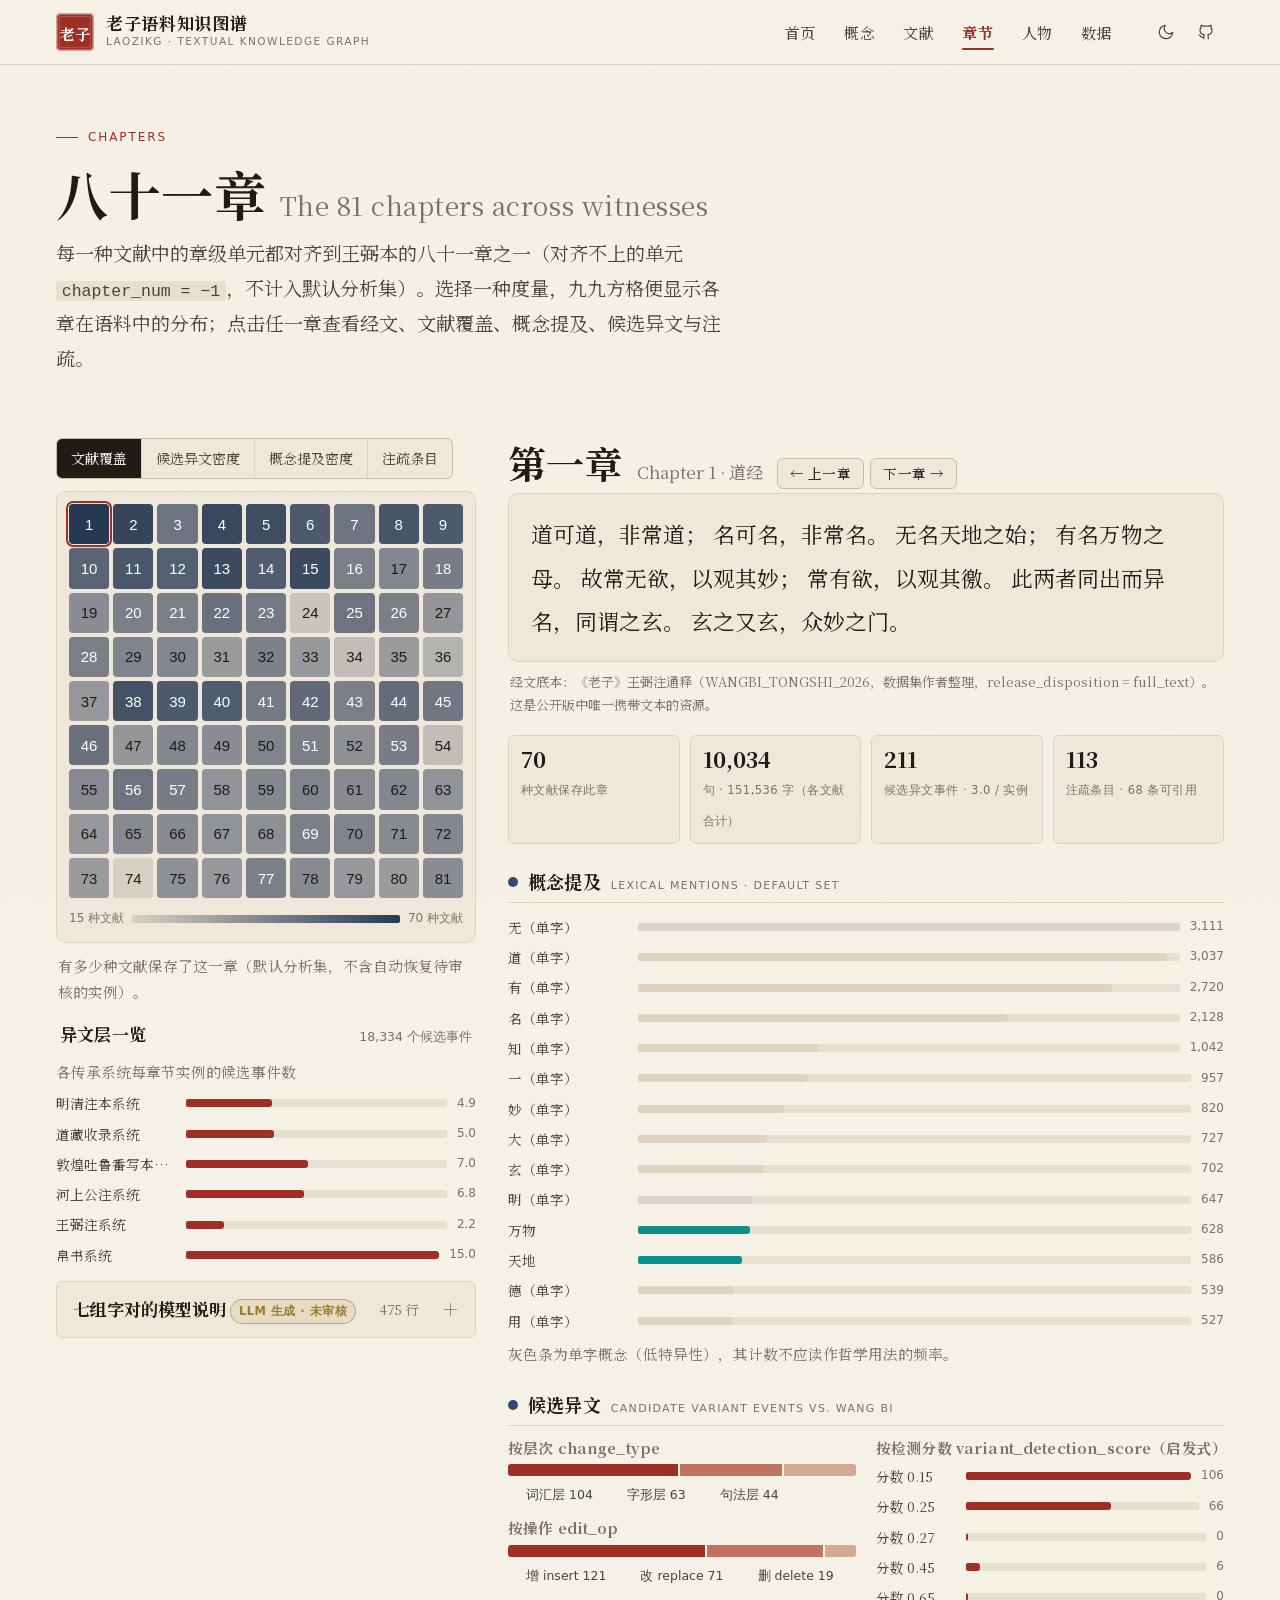
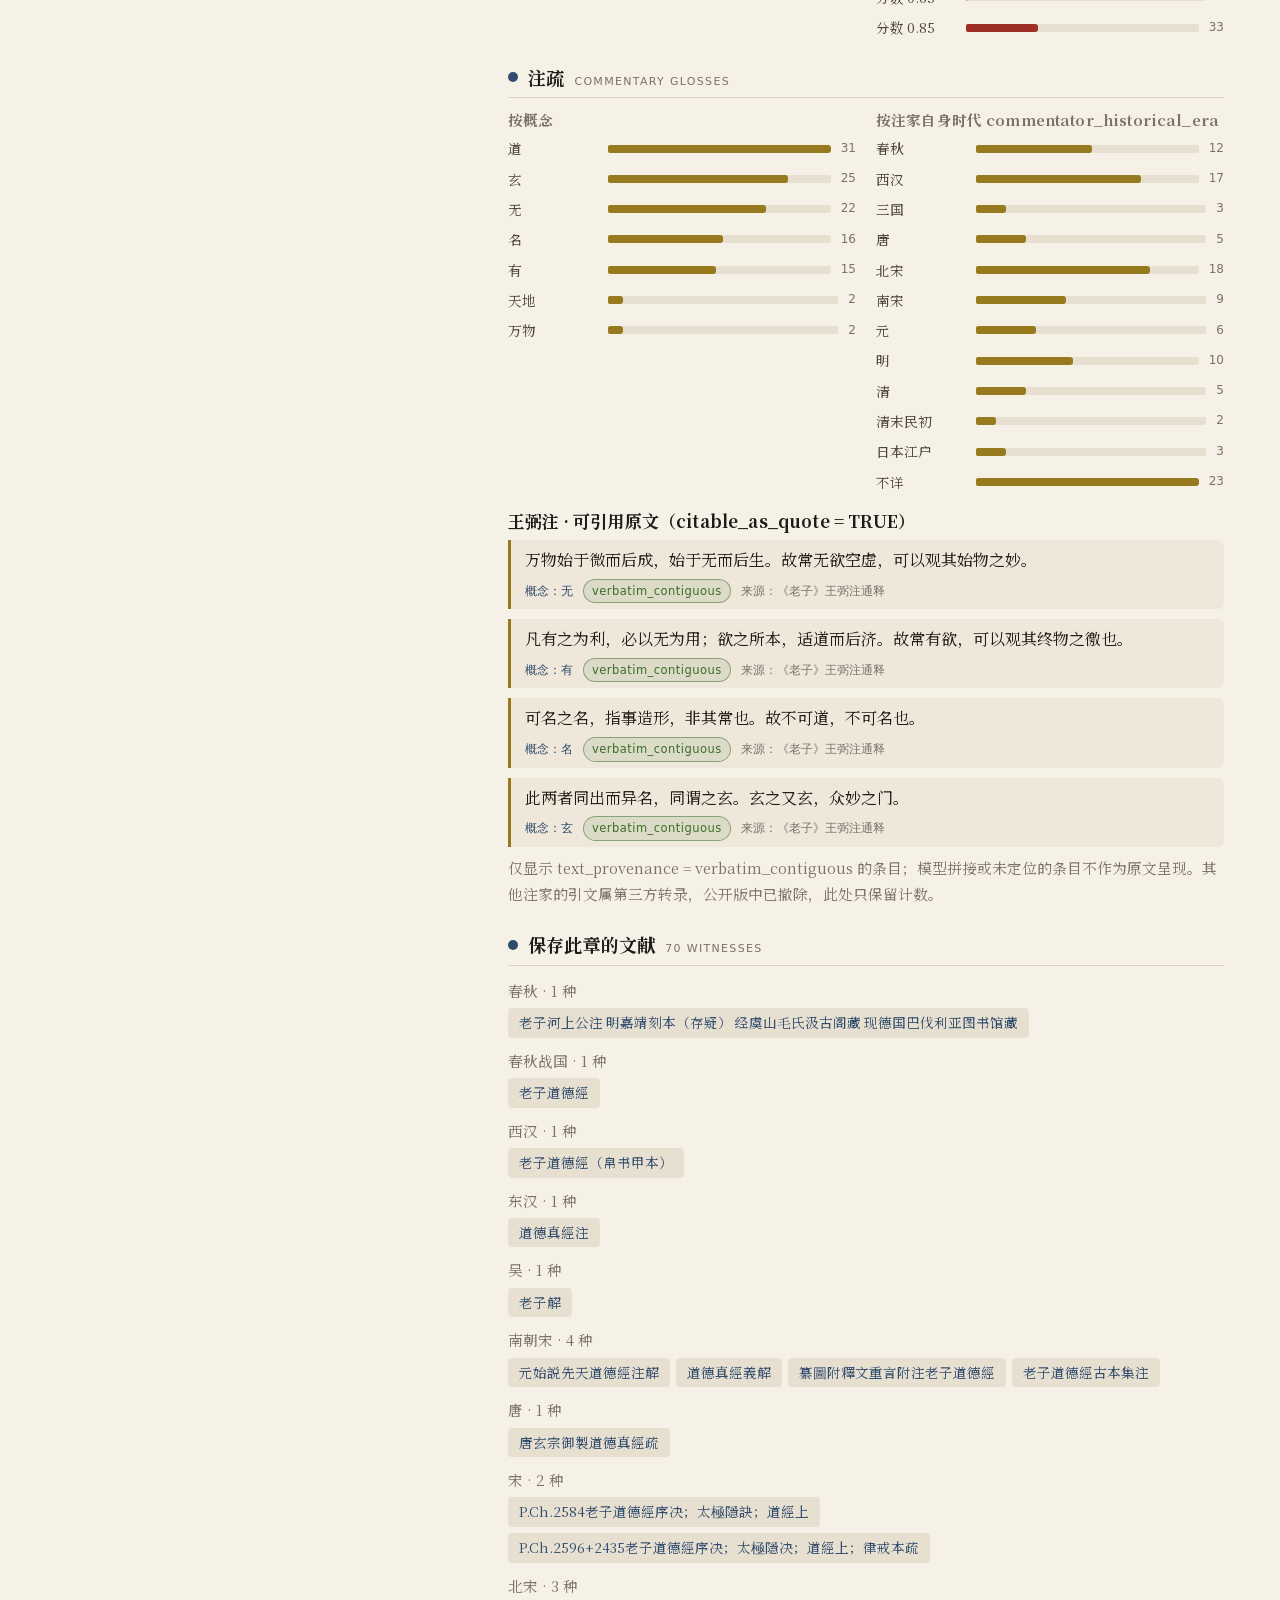
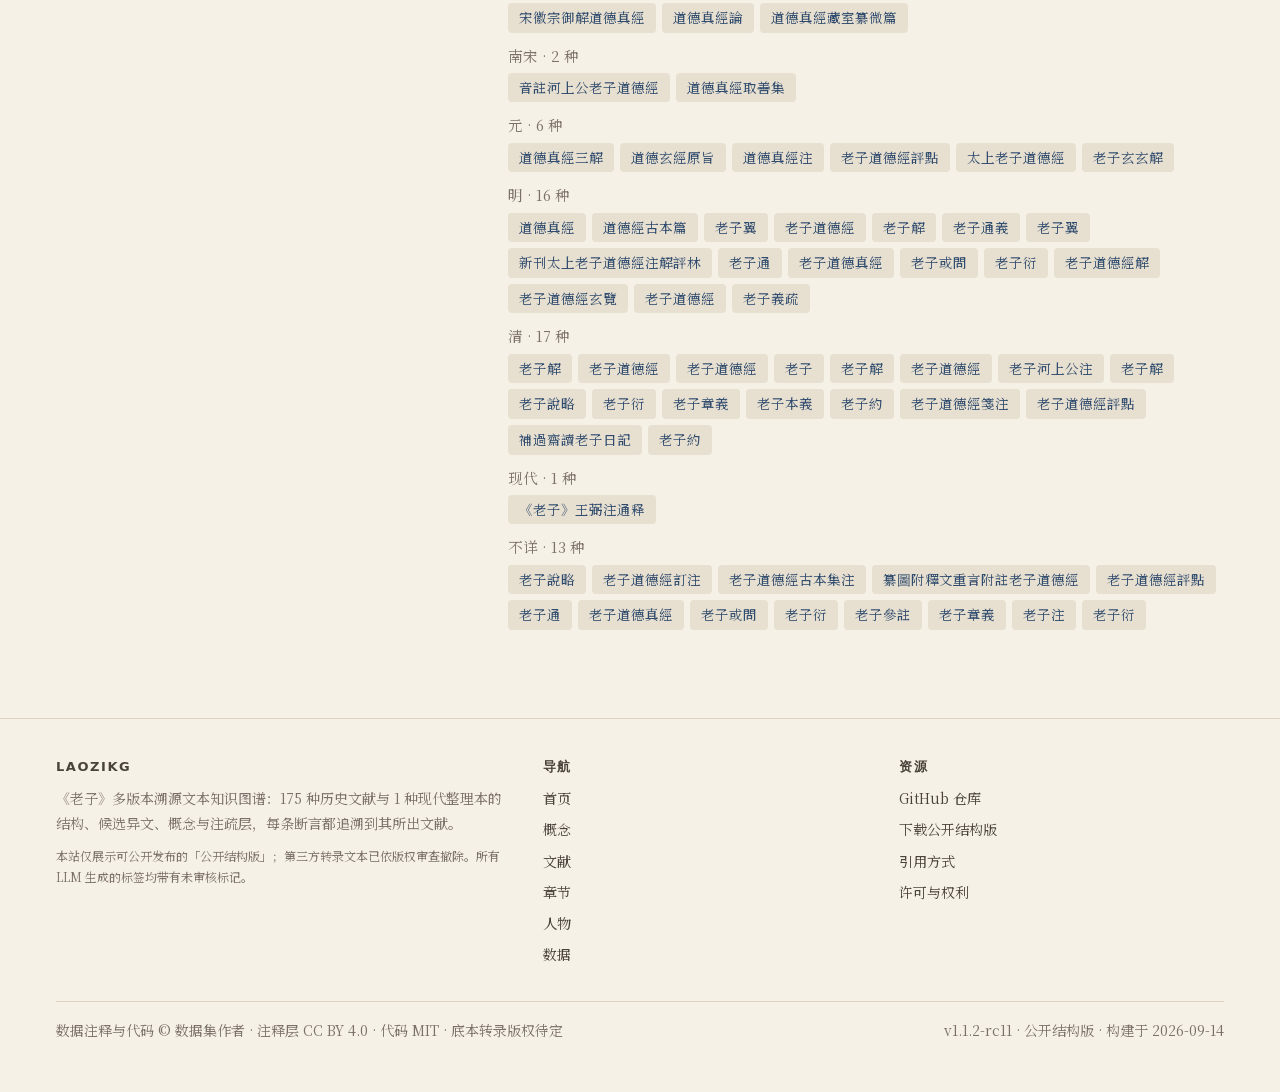
==== docs/chapters.html @ 109d07fc "Add the LaoziKG GitHub Pages website (docs/) built from the public structural release Static site (H" ====
<!DOCTYPE html>
<html lang="zh-Hans">
<head>
<meta charset="utf-8">
<meta name="viewport" content="width=device-width, initial-scale=1">
<title>八十一章 · 老子语料知识图谱</title>
<meta name="description" content="《老子》八十一章在 LaoziKG 中的文献覆盖、候选异文密度、概念提及与注疏条目；附王弼本经文与可引用的王弼注。">
<meta name="color-scheme" content="light dark">
<script>try{var t=localStorage.getItem('lz-theme');if(t)document.documentElement.setAttribute('data-theme',t)}catch(e){}</script>
<link rel="icon" href="assets/img/favicon.svg" type="image/svg+xml">
<link rel="stylesheet" href="assets/fonts/fonts.css">
<link rel="stylesheet" href="assets/css/site.css">
<style>
  .chap-layout { display: grid; grid-template-columns: minmax(280px, 420px) minmax(0, 1fr); gap: 32px; align-items: start; }
  .chap-layout > * { min-width: 0; }
  @media (max-width: 900px) { .chap-layout { grid-template-columns: 1fr; } }
  .gridbox { position: sticky; top: calc(var(--topbar-h) + 16px); }
  @media (max-width: 900px) { .gridbox { position: static; } }
  .ramp-legend { display: flex; align-items: center; gap: 8px; font-family: var(--sans); font-size: 12px; color: var(--ink-3); margin-top: 10px; }
  .ramp-legend i { flex: 1; height: 8px; border-radius: 2px; display: block; }
  .chap-title { display: flex; align-items: baseline; gap: 14px; flex-wrap: wrap; margin-bottom: 4px; }
  .chap-title h2 { margin: 0; font-size: clamp(28px, 3vw, 38px); }
  .chap-nav { display: flex; gap: 6px; }
  .base-text { font-size: clamp(19px, 1.7vw, 22px); line-height: 2; color: var(--ink); margin: 0; padding: 18px 22px; border: 1px solid var(--line); border-radius: var(--radius-lg); background: var(--paper-2); }
  .base-text span { display: inline; }
  .base-text span::after { content: " "; }
  .base-src { font-size: 13px; color: var(--ink-3); margin: 8px 2px 0; }
  .chap-stats { display: grid; grid-template-columns: repeat(4, 1fr); gap: 10px; margin: 18px 0; }
  .chap-stat { border: 1px solid var(--line); border-radius: var(--radius); padding: 10px 12px; background: var(--paper-2); }
  .chap-stat b { display: block; font-size: 22px; line-height: 1.2; }
  .chap-stat span { font-family: var(--sans); font-size: 11.5px; color: var(--ink-3); letter-spacing: 0.04em; }
  @media (max-width: 640px) { .chap-stats { grid-template-columns: repeat(2, 1fr); } }
  .block { margin-top: 26px; }
  .block > h3 { display: flex; align-items: baseline; gap: 10px; font-size: 18px; border-bottom: 1px solid var(--line); padding-bottom: 8px; margin-bottom: 12px; }
  .block > h3::before { content: ""; width: 10px; height: 10px; border-radius: 50%; background: var(--bc, var(--c-structure)); align-self: center; }
  .block > h3 .en { font-family: var(--sans); font-size: 11px; letter-spacing: 0.12em; text-transform: uppercase; color: var(--ink-3); font-weight: 400; }
  .quote-list { display: grid; gap: 10px; }
  .quote { border-left: 3px solid var(--c-commentary); padding: 6px 14px; background: var(--paper-2); border-radius: 0 6px 6px 0; }
  .quote .q { font-size: 16px; line-height: 1.8; margin: 0; }
  .quote .m { font-family: var(--sans); font-size: 11.5px; color: var(--ink-3); margin-top: 4px; display: flex; gap: 10px; flex-wrap: wrap; align-items: center; }
  .stack { display: flex; height: 12px; border-radius: 3px; overflow: hidden; gap: 2px; margin: 6px 0 8px; }
  .stack i { display: block; height: 100%; }
  .two { display: grid; grid-template-columns: 1fr 1fr; gap: 20px; }
  @media (max-width: 720px) { .two { grid-template-columns: 1fr; } }
</style>
</head>
<body data-page="chapters">
<header id="site-header"></header>
<main>
  <section class="page-head">
    <div class="wrap">
      <div class="eyebrow">Chapters</div>
      <h1>八十一章 <span class="muted" style="font-weight:400;font-size:0.5em">The 81 chapters across witnesses</span></h1>
      <p class="lede">每一种文献中的章级单元都对齐到王弼本的八十一章之一（对齐不上的单元 <code>chapter_num = −1</code>，不计入默认分析集）。选择一种度量，九九方格便显示各章在语料中的分布；点击任一章查看经文、文献覆盖、概念提及、候选异文与注疏。</p>
    </div>
  </section>

  <section class="section section--tight">
    <div class="wrap wrap--wide">
      <div class="chap-layout">
        <div class="gridbox">
          <div class="toolbar" style="margin-bottom:12px"><div id="metric-seg"></div></div>
          <div class="vizbox">
            <div class="chgrid" id="chgrid" role="grid" aria-label="八十一章方格"></div>
            <div class="ramp-legend" id="ramp-legend"></div>
          </div>
          <p class="small muted" id="metric-note" style="margin:10px 2px 0"></p>
          <div id="variant-overview" style="margin-top:18px"></div>
        </div>
        <div id="detail"><div class="loading">正在载入</div></div>
      </div>
    </div>
  </section>
</main>
<footer id="site-footer"></footer>
<script src="assets/vendor/d3.v7.min.js"></script>
<script src="assets/js/site.js"></script>
<script src="assets/js/chapters.js"></script>
</body>
</html>
---- docs/assets/fonts/fonts.css ----
/* LZ Serif SC: subset of Noto Serif SC (SIL OFL 1.1, see OFL.txt) generated by scripts/build_fonts.py */
@font-face{font-family:'LZ Serif SC';font-style:normal;font-weight:400;font-display:swap;src:url(lz-serif-sc-core-400.woff2) format('woff2');unicode-range:U+0020-007E,U+00A9,U+00B7,U+00D7,U+00E8,U+2013-2014,U+2026-2027,U+2190-2194,U+2212,U+221E,U+2248,U+2260,U+2264-2265,U+25A1,U+25B2-25B3,U+25C6-25C7,U+25CB,U+25CF-25D0,U+2713,U+3000-3002,U+3008-3011,U+4E00-4E01,U+4E03,U+4E07,U+4E09-4E0B,U+4E0D-4E0E,U+4E13-4E14,U+4E16,U+4E1A,U+4E1C,U+4E24,U+4E26,U+4E2A,U+4E2D,U+4E32,U+4E3A-4E3B,U+4E43,U+4E45,U+4E48-4E49,U+4E4B,U+4E50,U+4E58,U+4E5D,U+4E5F,U+4E66,U+4E7E,U+4E86,U+4E89,U+4E8B-4E8C,U+4E8E,U+4E92,U+4E94,U+4E9A-4E9B,U+4EA4,U+4EA7,U+4EBA,U+4EC1,U+4EC5,U+4ECD-4ECE,U+4ED3,U+4ED6,U+4EE3,U+4EE5,U+4EEA,U+4EEC,U+4EF6,U+4EFB,U+4EFD,U+4F10,U+4F17,U+4F1A,U+4F20,U+4F26,U+4F2A,U+4F2F,U+4F3C,U+4F46,U+4F4D-4F4F,U+4F53,U+4F55,U+4F59-4F5C,U+4F60,U+4F7F,U+4F8B,U+4F9B,U+4F9D,U+4FAF,U+4FBF,U+4FD7,U+4FDD,U+4FE1,U+4FED-4FEE,U+5019-501A,U+5021,U+503C,U+503E,U+5047,U+504F,U+505C,U+5085,U+5099,U+50CF,U+5100,U+513F,U+5143,U+5148-5149,U+5165,U+5168,U+516B-516D,U+5171,U+5173,U+5175-5178,U+517B,U+5185,U+518D,U+5199,U+51A2,U+51B2-51B3,U+51C0,U+51CF,U+51FA-51FB,U+5206-5207,U+520A,U+5217,U+5219-521B,U+521D,U+5220,U+5224,U+5229,U+522B,U+5230,U+5236,U+523B,U+524A,U+524D,U+525B,U+526F,U+5272,U+5289,U+529B,U+529F-52A0,U+52A8,U+52B3,U+52D8,U+52DD,U+5305,U+5316-5317,U+5339-533A,U+5341,U+534E,U+5355,U+5357,U+535A,U+5360,U+5377,U+5386,U+538B,U+539A,U+539F,U+53A8,U+53BB,U+53C2-53C3,U+53C8-53CA,U+53CC-53CD,U+53D1,U+53D6-53D8,U+53E2-53E6,U+53EA,U+53EF-53F0,U+53F2,U+53F7-53F8,U+5404,U+5408-5409,U+540C-540E,U+5410-5411,U+541B,U+5426,U+542B,U+542F,U+5433-5434,U+5448,U+544A,U+547D,U+548C,U+54C1,U+54EA,U+54F2,U+5510,U+552F,U+554F,U+556C,U+5584,U+55BB,U+5609,U+5668,U+56B4,U+56DB,U+56DE,U+56E0,U+56FD-56FE,U+5706,U+5723,U+5728,U+5730,U+5747,U+575A,U+578B,U+57DF,U+57F9-57FA,U+5805,U+5831,U+586B,U+5883,U+589E,U+58A8,U+58EB,U+58F0,U+5904,U+590D,U+5916,U+591A,U+591F,U+5922,U+5927,U+5929-592B,U+5931,U+5934,U+5937,U+593A,U+5947,U+5955,U+5957-5958,U+5965,U+597D,U+5982,U+5984,U+5999,U+59CB,U+59D3-59D4,U+59DA,U+59FF,U+5A01,U+5A46,U+5A74,U+5B50,U+5B54,U+5B57-5B58,U+5B5D,U+5B66,U+5B6B,U+5B78,U+5B81,U+5B83,U+5B87-5B89,U+5B8B-5B8C,U+5B97-5B9A,U+5B9D-5B9E,U+5BA1,U+5BA4,U+5BAB,U+5BB6,U+5BB9,U+5BBD,U+5BC2,U+5BC4,U+5BC6,U+5BDF,U+5BE1,U+5BEB,U+5BF6,U+5BF9,U+5BFC,U+5C06,U+5C08,U+5C0F,U+5C11,U+5C18,U+5C1A,U+5C31,U+5C39-5C3A,U+5C3C,U+5C40,U+5C42,U+5C45,U+5C48,U+5C55,U+5C5E,U+5C71,U+5C90,U+5D02,U+5D07,U+5DE5,U+5DE7,U+5DF1-5DF2,U+5DF4,U+5E03,U+5E0C,U+5E1B,U+5E26,U+5E2B,U+5E38,U+5E45,U+5E73-5E74,U+5E76,U+5E7D,U+5E7F,U+5E84,U+5E8F,U+5E93-5E95,U+5E97,U+5E9F,U+5EA6,U+5EAB,U+5EDA,U+5EE3,U+5EFA,U+5F00,U+5F02-5F03,U+5F0F,U+5F15,U+5F20,U+5F31,U+5F35,U+5F3A,U+5F3C,U+5F52-5F53,U+5F55,U+5F62,U+5F71,U+5F7B,U+5F80-5F81,U+5F84-5F85,U+5F8B,U+5F90,U+5F97,U+5FA1,U+5FA9-5FAA,U+5FAE,U+5FB3,U+5FB7,U+5FBD,U+5FC3,U+5FC5,U+5FD7,U+5FE0,U+5FE7,U+5FEB,U+5FF5,U+6000-6001,U+600E,U+601D,U+6027,U+603B,U+6052,U+6062,U+606F,U+609F,U+60AC,U+60B2,U+60C5,U+60D1,U+60DA,U+60DF,U+60F3,U+610F,U+6114,U+611A,U+6148,U+6167,U+61C9,U+6210-6212,U+6216,U+6218,U+6237,U+6240,U+624B,U+624D,U+6258,U+6267,U+6269,U+627E-6280,U+6284,U+628A,U+6295,U+62A4-62A5,U+62B1,U+62BD,U+62D6,U+62DF,U+62E9,U+62FC,U+6301-6302,U+6307,U+6309,U+635F,U+6362,U+636E,U+6392,U+63A2,U+63A5,U+63A7-63A8,U+63D0,U+641C,U+643A,U+6448,U+6458,U+6469,U+64A4,U+64B0,U+64CD,U+6536,U+6539,U+653B,U+653E-653F,U+6545,U+6548,U+654C,U+6559,U+6562-6563,U+6566,U+6570,U+6574,U+6587,U+6599,U+65AD,U+65AF-65B0,U+65B9,U+65C5,U+65E0,U+65E5,U+65E8-65E9,U+65F6,U+660E,U+6613,U+661F,U+6625,U+6627,U+662F,U+663E,U+664B,U+6653,U+666E-666F,U+667A,U+6682,U+66C6,U+66F2,U+66FE-6700,U+6703,U+6708-6709,U+671B,U+671D,U+671F,U+6728,U+672A-672C,U+672F,U+6731,U+6734,U+673A,U+6742-6743,U+674E,U+6751,U+675C,U+6761,U+6765,U+6771,U+677F,U+6781,U+6784,U+6790,U+6797,U+679C,U+67B6,U+67D3-67D4,U+67E5,U+67F1,U+6807,U+6821,U+6837-6839,U+683C,U+6846,U+6863,U+68C0,U+694A,U+695A,U+6982,U+69AE,U+6A13,U+6A21,U+6A2A,U+6B21,U+6B32,U+6B4C,U+6B62-6B64,U+6B78,U+6B7B,U+6B86,U+6B8B,U+6BB5,U+6BCD,U+6BCF,U+6BD4,U+6BD7,U+6BDB,U+6C0F,U+6C11,U+6C14,U+6C23,U+6C34,U+6C38,U+6C42,U+6C47,U+6C49,U+6C5F,U+6C72,U+6C85,U+6C88,U+6C8C,U+6C99,U+6CA1,U+6CB3,U+6CBB,U+6CD5,U+6CD7,U+6CDB,U+6CE8,U+6D1E,U+6D3B,U+6D3E,U+6D41,U+6D45,U+6D4B,U+6D4F,U+6D6E,U+6D77,U+6D88-6D89,U+6DA4,U+6DB5,U+6DF1,U+6DF3,U+6DF5,U+6DF7,U+6E05,U+6E32,U+6E90,U+6EA2,U+6EAF,U+6EDA,U+6EE1,U+6EE4,U+6F14,U+6F84,U+6FA7,U+705D,U+7070,U+70AB,U+70B9-70BA,U+7126,U+7136,U+714C,U+7167,U+7231,U+723E,U+7247-7248,U+725D,U+7269,U+7279,U+72B6,U+72EC,U+72FC,U+732E,U+7384,U+7387,U+738B,U+73AF-73B0,U+7406,U+7422,U+74B0,U+7518,U+751F,U+7528,U+7530-7532,U+754C,U+7559,U+7562,U+7565,U+7567,U+756A,U+7570,U+7574,U+758F,U+7591,U+767B-767E,U+7684,U+7686,U+76C8,U+76CA,U+76D6,U+76EE,U+76F8,U+770B,U+771F,U+773C,U+7740,U+77E5,U+77E9,U+7801,U+7814,U+7834,U+786E,U+78E8,U+793A,U+793E,U+795E,U+7965,U+7978,U+7981,U+798F,U+79A6,U+79C1,U+79CB,U+79CD,U+79D1,U+79D8,U+79E9,U+79F0,U+79FB,U+7A00,U+7A0B,U+7A3B,U+7A3F,U+7A76,U+7A7A,U+7ACB,U+7AD1,U+7AD9,U+7AE0,U+7AE4,U+7B03,U+7B26,U+7B2C,U+7B49,U+7B7E,U+7B80,U+7B8B,U+7B97,U+7BAD,U+7BC7,U+7C21,U+7C4D,U+7C7B,U+7C97,U+7CBE,U+7CFB,U+7D00,U+7D04,U+7D14,U+7D20,U+7D22,U+7D71,U+7D93,U+7DAD,U+7DB8,U+7DE3,U+7DE8,U+7E82,U+7E8C,U+7EA6-7EA7,U+7EAA,U+7EAF,U+7EB3,U+7EB8,U+7EC4,U+7EC7-7EC8,U+7ECF,U+7ED3,U+7ED8,U+7EDC-7EDD,U+7EDF,U+7EEA,U+7EED,U+7F16,U+7F29,U+7F34,U+7F3A,U+7F51,U+7F6A,U+7F6E,U+7F72,U+7F85,U+7F8E,U+7FA9,U+7FC1,U+7FD2,U+7FFC,U+8001,U+8003,U+8005,U+800C,U+8033,U+8043,U+8054,U+805A,U+807D,U+809A,U+80DC,U+80E1,U+80FD,U+8179,U+81EA,U+81F3-81F4,U+820D,U+822A,U+822C,U+8272,U+8282,U+828A,U+8292,U+82AC,U+82E5,U+82F1,U+8303,U+838A,U+83AB,U+83B7,U+83E9,U+83EF,U+8449,U+8457,U+845B,U+84C4,U+8559,U+859B,U+85CF,U+8607,U+860A,U+864E,U+8651,U+865A,U+865E,U+884C-884D,U+885D,U+8868,U+88AB,U+88AD,U+88C1,U+88DC,U+88FD,U+8907,U+897F,U+8981,U+8986,U+898B,U+89BD,U+89C1-89C2,U+89C4,U+89C8-89C9,U+89E3,U+8A00,U+8A02,U+8A18,U+8A23,U+8A3B,U+8A55,U+8A69,U+8A9E,U+8AA0-8AA1,U+8AAA,U+8AAC,U+8AD6,U+8AF8,U+8B00,U+8B1D,U+8B28,U+8B58,U+8B6C,U+8B6F,U+8B80,U+8B8A,U+8BA1-8BA2,U+8BA4,U+8BA9,U+8BAD-8BAE,U+8BB0,U+8BB8,U+8BBA,U+8BBE-8BBF,U+8BC1,U+8BC4,U+8BC6,U+8BCD,U+8BDD,U+8BE2,U+8BE5-8BE6,U+8BED,U+8BF4,U+8BF7,U+8BFB,U+8C03,U+8C08,U+8C13,U+8C22,U+8C31,U+8C37,U+8C61,U+8C6B,U+8C79,U+8C9E,U+8CAB,U+8D04,U+8D21,U+8D24-8D25,U+8D28,U+8D2A,U+8D44,U+8D56,U+8D64,U+8D77,U+8DB3,U+8DE8,U+8DEF,U+8EAB,U+8ECD,U+8F2F,U+8F4D,U+8F6C,U+8F6E,U+8F7B,U+8F7D,U+8F93,U+8FA8-8FA9,U+8FAF-8FB0,U+8FB9,U+8FBE,U+8FC7,U+8FD0-8FD1,U+8FD4,U+8FD8-8FD9,U+8FDB-8FDC,U+8FDE,U+8FF0,U+8FF9,U+8FFD,U+9000,U+9002,U+9009,U+9010,U+901A,U+901F,U+904D-904E,U+9053-9054,U+9060,U+9075,U+9078,U+908A,U+90A6,U+90BB,U+90E8,U+90ED,U+90FD,U+9127,U+912D,U+914D,U+9192,U+91CA-91CD,U+91CF,U+929C,U+9321,U+93E1,U+949F,U+950B,U+9519,U+952E,U+955C,U+957F-9580,U+958B,U+95E8,U+95ED-95EE,U+95F4,U+9601,U+9608,U+9635,U+963F-9640,U+9644,U+9648,U+9650,U+9662,U+9664,U+9673,U+9678,U+9686,U+968B,U+968F,U+969C,U+96A8,U+96B1,U+96BE,U+96C0,U+96C6,U+96CC,U+96D5,U+96DC,U+96F2,U+96F6,U+9700,U+9716,U+9748,U+9752,U+9756,U+9759,U+975C,U+975E,U+9760,U+9762,U+97F3,U+9806,U+984C,U+9854,U+9867,U+9875,U+9879-987B,U+9884,U+9886,U+9891,U+9898,U+98DF,U+9928,U+9970-9971,U+9986,U+9996,U+9A8C,U+9AD8,U+9B4F,U+9C81,U+9D3B,U+9EC3,U+9ED8,U+9EDE,U+9F10,U+9F4B,U+9F50,U+9F94,U+FF01,U+FF08-FF09,U+FF0B-FF0D,U+FF1A-FF1B,U+FF1F}
@font-face{font-family:'LZ Serif SC';font-style:normal;font-weight:400;font-display:swap;src:url(lz-serif-sc-rest-400.woff2) format('woff2');unicode-range:U+00EC,U+014D,U+2208,U+2460-2462,U+4E08,U+4E19,U+4E1B,U+4E27,U+4E30,U+4E3E,U+4E4E,U+4E59,U+4E60-4E61,U+4E71,U+4E91,U+4EA1,U+4EA6,U+4EAB,U+4EAD,U+4EB2,U+4EBF-4EC0,U+4ECA-4ECB,U+4EE4,U+4EF0,U+4F01,U+4F0E,U+4F18,U+4F24,U+4F50,U+4F73,U+4FA7,U+4FAE,U+4FE8,U+500D,U+501F,U+5076-5077,U+50B3,U+50FB,U+5141,U+5146,U+514B,U+514D,U+5151,U+5155,U+516E,U+5170,U+5174,U+517C-517D,U+519B,U+51A5,U+51AC,U+51AF-51B0,U+51B5,U+51E0-51E1,U+51F6,U+51FF,U+5203,U+520D,U+5218,U+523F,U+5251,U+528D,U+52A1,U+52A9,U+52BF,U+52C7,U+52E4,U+52FE-52FF,U+5320,U+532F,U+5343,U+5347,U+536B,U+5370-5371,U+5373-5374,U+538C,U+53CB,U+53D9,U+53EC,U+53F3,U+542C,U+5439,U+543E,U+5468,U+5473,U+548E,U+54C0,U+54C9,U+54CD,U+55C4,U+56E2,U+56F4,U+56FA,U+570B,U+571F,U+572D,U+574F-5750,U+57CE-57CF,U+57F4,U+5802,U+5806,U+585E,U+5893,U+58EE,U+58FA,U+5907,U+592E,U+5938,U+5948-5949,U+5951,U+5962,U+5996,U+59A8,U+5B59,U+5B64,U+5B69,U+5B70,U+5B7A,U+5B85,U+5B9C,U+5BA0,U+5BA2-5BA3,U+5BB0,U+5BB3,U+5BBE,U+5BCC,U+5BD2,U+5BE5,U+5BF8,U+5BFF,U+5C0A-5C0B,U+5C1D,U+5C24,U+5C82,U+5DDD,U+5DE6,U+5DEE,U+5DFE,U+5E02,U+5E08,U+5E1D,U+5EB6-5EB7,U+5EC9,U+5F0A,U+5F13,U+5F17-5F18,U+5F25,U+5F69,U+5F70,U+5F73,U+5F7C,U+5F92,U+5F99,U+5FBC,U+5FCC,U+5FD2,U+6012,U+6028,U+6043,U+6050,U+606C,U+6076,U+60A0,U+60A3,U+60CA,U+60EF,U+6108,U+614E,U+6176,U+620E,U+6254,U+6263,U+6270,U+6291,U+6297-6298,U+62D4,U+62D9,U+62F1,U+632B,U+63AA,U+63E1,U+63E3,U+640F,U+6444,U+6491,U+6518,U+652B,U+652F,U+6537,U+6551,U+655D,U+65B2,U+65BD,U+65C1,U+65CB,U+65E2,U+65F7,U+660C,U+660F,U+6614,U+6620,U+662D,U+665A,U+6666,U+6670,U+6697,U+66F0,U+66F4,U+670D,U+6740,U+675F,U+6768,U+67A2,U+67AF,U+67D0,U+67E2,U+6811,U+6850,U+6881,U+68C1,U+68D8,U+68DF,U+68FA,U+6957,U+696D,U+6977,U+697C,U+69C1,U+6A02,U+6A50,U+6B47,U+6B54,U+6B59,U+6B66-6B67,U+6B83,U+6B98,U+6BC2,U+6BD2,U+6BEB,U+6C5C,U+6C60,U+6C6A,U+6CC9-6CCA,U+6CE3,U+6CEE,U+6CF0,U+6D3C,U+6D4A,U+6D4E,U+6D51,U+6D69,U+6DA3,U+6DE1,U+6E0A,U+6E1D,U+6E56,U+6E5B,U+6EAA,U+6ECB,U+6EE5,U+6F38,U+706D,U+7075,U+70C8,U+70ED,U+70F9,U+7109,U+7199,U+719F,U+71D5,U+71FF,U+722A,U+722C,U+7236,U+723D,U+7256,U+7261-7262,U+7281,U+72AC,U+72B9,U+72C2,U+72CE,U+72D7,U+730E,U+731B,U+7389,U+73DE,U+742D,U+7434,U+7455,U+751A,U+752B,U+7533,U+754B,U+754F,U+755C,U+75B5,U+75C5,U+76A6,U+76D7,U+76F2,U+76F4,U+7701,U+77BF,U+77DC,U+77ED,U+77F3,U+793C,U+7940,U+7956,U+796D,U+79BB,U+79E6,U+79EF,U+7A0D-7A0E,U+7A2E,U+7A33,U+7A37,U+7A3D,U+7A77,U+7A88,U+7AED,U+7AF9,U+7B11,U+7B4B,U+7B56,U+7B79,U+7BB1,U+7BC0,U+7BC9,U+7CAA,U+7D2F,U+7DB4,U+7DD2,U+7EB7,U+7EBD,U+7EBF,U+7EC6,U+7ECD,U+7ED9,U+7EF3,U+7EF5,U+7EFC,U+7FB8,U+804B,U+8086,U+8096,U+80AF,U+80B2,U+80CC,U+8106,U+8131,U+81C2,U+81C6,U+81E3,U+8206-8207,U+821F,U+8239,U+829C,U+82B8,U+8346,U+8349,U+8352,U+8361,U+8363,U+8425,U+842C,U+8521,U+853D,U+8584,U+867A,U+867D,U+867F,U+86C7,U+8702,U+87AB,U+8863,U+8865,U+8881,U+88C2,U+88D5,U+88D8,U+8910,U+89C0,U+89C6,U+89D2,U+8A17,U+8A89,U+8BB7,U+8BC8,U+8BD5,U+8BD8,U+8BDA,U+8BE0,U+8BEF,U+8BFA,U+8C01,U+8C0B,U+8C26,U+8C2A,U+8C3F,U+8CB4,U+8D1E-8D1F,U+8D22-8D23,U+8D27,U+8D2B,U+8D2F,U+8D31,U+8D35,U+8D37,U+8D39,U+8D3C,U+8D50,U+8D70,U+8D85,U+8E76,U+8E81,U+8EAC,U+8F66,U+8F83,U+8F85,U+8F8D-8F8E,U+8F90-8F91,U+8F99,U+8F9E,U+8FB1,U+8FC1,U+8FCE,U+8FDD,U+8FF7,U+901D,U+9020,U+9038,U+9042,U+9047,U+9057,U+907A,U+907F,U+90AA,U+90CA,U+9119,U+91AB,U+91C7,U+91D1,U+9285,U+93DE,U+9435,U+9489,U+94E7,U+9510,U+9521,U+9524,U+953B,U+9547,U+9593,U+95F7,U+95FB,U+9605,U+9616,U+9633-9634,U+9646,U+964D,U+9675,U+9685,U+9690,U+96B3,U+96C4-96C5,U+96E8,U+9732,U+9808,U+987D-987E,U+9881,U+9889,U+98CE,U+98D8,U+9965,U+996E,U+9975,U+9980,U+9A6C,U+9A70,U+9A77,U+9A84,U+9AA4,U+9AA8,U+9B3C,U+9B44,U+9B6F,U+9C7C,U+9C9C,U+9E1F,U+9E21,U+9EBB,U+9ECE,U+9ED1,U+9F13,U+9FA0,U+FF0F}
@font-face{font-family:'LZ Serif SC';font-style:normal;font-weight:700;font-display:swap;src:url(lz-serif-sc-core-700.woff2) format('woff2');unicode-range:U+0020-007E,U+00A9,U+00B7,U+00D7,U+00E8,U+2013-2014,U+2026-2027,U+2190-2194,U+2212,U+221E,U+2248,U+2260,U+2264-2265,U+25A1,U+25B2-25B3,U+25C6-25C7,U+25CB,U+25CF-25D0,U+2713,U+3000-3002,U+3008-3011,U+4E00-4E01,U+4E03,U+4E07,U+4E09-4E0B,U+4E0D-4E0E,U+4E13-4E14,U+4E16,U+4E1A,U+4E1C,U+4E24,U+4E26,U+4E2A,U+4E2D,U+4E32,U+4E3A-4E3B,U+4E43,U+4E45,U+4E48-4E49,U+4E4B,U+4E50,U+4E58,U+4E5D,U+4E5F,U+4E66,U+4E7E,U+4E86,U+4E89,U+4E8B-4E8C,U+4E8E,U+4E92,U+4E94,U+4E9A-4E9B,U+4EA4,U+4EA7,U+4EBA,U+4EC1,U+4EC5,U+4ECD-4ECE,U+4ED3,U+4ED6,U+4EE3,U+4EE5,U+4EEA,U+4EEC,U+4EF6,U+4EFB,U+4EFD,U+4F10,U+4F17,U+4F1A,U+4F20,U+4F26,U+4F2A,U+4F2F,U+4F3C,U+4F46,U+4F4D-4F4F,U+4F53,U+4F55,U+4F59-4F5C,U+4F60,U+4F7F,U+4F8B,U+4F9B,U+4F9D,U+4FAF,U+4FBF,U+4FD7,U+4FDD,U+4FE1,U+4FED-4FEE,U+5019-501A,U+5021,U+503C,U+503E,U+5047,U+504F,U+505C,U+5085,U+5099,U+50CF,U+5100,U+513F,U+5143,U+5148-5149,U+5165,U+5168,U+516B-516D,U+5171,U+5173,U+5175-5178,U+517B,U+5185,U+518D,U+5199,U+51A2,U+51B2-51B3,U+51C0,U+51CF,U+51FA-51FB,U+5206-5207,U+520A,U+5217,U+5219-521B,U+521D,U+5220,U+5224,U+5229,U+522B,U+5230,U+5236,U+523B,U+524A,U+524D,U+525B,U+526F,U+5272,U+5289,U+529B,U+529F-52A0,U+52A8,U+52B3,U+52D8,U+52DD,U+5305,U+5316-5317,U+5339-533A,U+5341,U+534E,U+5355,U+5357,U+535A,U+5360,U+5377,U+5386,U+538B,U+539A,U+539F,U+53A8,U+53BB,U+53C2-53C3,U+53C8-53CA,U+53CC-53CD,U+53D1,U+53D6-53D8,U+53E2-53E6,U+53EA,U+53EF-53F0,U+53F2,U+53F7-53F8,U+5404,U+5408-5409,U+540C-540E,U+5410-5411,U+541B,U+5426,U+542B,U+542F,U+5433-5434,U+5448,U+544A,U+547D,U+548C,U+54C1,U+54EA,U+54F2,U+5510,U+552F,U+554F,U+556C,U+5584,U+55BB,U+5609,U+5668,U+56B4,U+56DB,U+56DE,U+56E0,U+56FD-56FE,U+5706,U+5723,U+5728,U+5730,U+5747,U+575A,U+578B,U+57DF,U+57F9-57FA,U+5805,U+5831,U+586B,U+5883,U+589E,U+58A8,U+58EB,U+58F0,U+5904,U+590D,U+5916,U+591A,U+591F,U+5922,U+5927,U+5929-592B,U+5931,U+5934,U+5937,U+593A,U+5947,U+5955,U+5957-5958,U+5965,U+597D,U+5982,U+5984,U+5999,U+59CB,U+59D3-59D4,U+59DA,U+59FF,U+5A01,U+5A46,U+5A74,U+5B50,U+5B54,U+5B57-5B58,U+5B5D,U+5B66,U+5B6B,U+5B78,U+5B81,U+5B83,U+5B87-5B89,U+5B8B-5B8C,U+5B97-5B9A,U+5B9D-5B9E,U+5BA1,U+5BA4,U+5BAB,U+5BB6,U+5BB9,U+5BBD,U+5BC2,U+5BC4,U+5BC6,U+5BDF,U+5BE1,U+5BEB,U+5BF6,U+5BF9,U+5BFC,U+5C06,U+5C08,U+5C0F,U+5C11,U+5C18,U+5C1A,U+5C31,U+5C39-5C3A,U+5C3C,U+5C40,U+5C42,U+5C45,U+5C48,U+5C55,U+5C5E,U+5C71,U+5C90,U+5D02,U+5D07,U+5DE5,U+5DE7,U+5DF1-5DF2,U+5DF4,U+5E03,U+5E0C,U+5E1B,U+5E26,U+5E2B,U+5E38,U+5E45,U+5E73-5E74,U+5E76,U+5E7D,U+5E7F,U+5E84,U+5E8F,U+5E93-5E95,U+5E97,U+5E9F,U+5EA6,U+5EAB,U+5EDA,U+5EE3,U+5EFA,U+5F00,U+5F02-5F03,U+5F0F,U+5F15,U+5F20,U+5F31,U+5F35,U+5F3A,U+5F3C,U+5F52-5F53,U+5F55,U+5F62,U+5F71,U+5F7B,U+5F80-5F81,U+5F84-5F85,U+5F8B,U+5F90,U+5F97,U+5FA1,U+5FA9-5FAA,U+5FAE,U+5FB3,U+5FB7,U+5FBD,U+5FC3,U+5FC5,U+5FD7,U+5FE0,U+5FE7,U+5FEB,U+5FF5,U+6000-6001,U+600E,U+601D,U+6027,U+603B,U+6052,U+6062,U+606F,U+609F,U+60AC,U+60B2,U+60C5,U+60D1,U+60DA,U+60DF,U+60F3,U+610F,U+6114,U+611A,U+6148,U+6167,U+61C9,U+6210-6212,U+6216,U+6218,U+6237,U+6240,U+624B,U+624D,U+6258,U+6267,U+6269,U+627E-6280,U+6284,U+628A,U+6295,U+62A4-62A5,U+62B1,U+62BD,U+62D6,U+62DF,U+62E9,U+62FC,U+6301-6302,U+6307,U+6309,U+635F,U+6362,U+636E,U+6392,U+63A2,U+63A5,U+63A7-63A8,U+63D0,U+641C,U+643A,U+6448,U+6458,U+6469,U+64A4,U+64B0,U+64CD,U+6536,U+6539,U+653B,U+653E-653F,U+6545,U+6548,U+654C,U+6559,U+6562-6563,U+6566,U+6570,U+6574,U+6587,U+6599,U+65AD,U+65AF-65B0,U+65B9,U+65C5,U+65E0,U+65E5,U+65E8-65E9,U+65F6,U+660E,U+6613,U+661F,U+6625,U+6627,U+662F,U+663E,U+664B,U+6653,U+666E-666F,U+667A,U+6682,U+66C6,U+66F2,U+66FE-6700,U+6703,U+6708-6709,U+671B,U+671D,U+671F,U+6728,U+672A-672C,U+672F,U+6731,U+6734,U+673A,U+6742-6743,U+674E,U+6751,U+675C,U+6761,U+6765,U+6771,U+677F,U+6781,U+6784,U+6790,U+6797,U+679C,U+67B6,U+67D3-67D4,U+67E5,U+67F1,U+6807,U+6821,U+6837-6839,U+683C,U+6846,U+6863,U+68C0,U+694A,U+695A,U+6982,U+69AE,U+6A13,U+6A21,U+6A2A,U+6B21,U+6B32,U+6B4C,U+6B62-6B64,U+6B78,U+6B7B,U+6B86,U+6B8B,U+6BB5,U+6BCD,U+6BCF,U+6BD4,U+6BD7,U+6BDB,U+6C0F,U+6C11,U+6C14,U+6C23,U+6C34,U+6C38,U+6C42,U+6C47,U+6C49,U+6C5F,U+6C72,U+6C85,U+6C88,U+6C8C,U+6C99,U+6CA1,U+6CB3,U+6CBB,U+6CD5,U+6CD7,U+6CDB,U+6CE8,U+6D1E,U+6D3B,U+6D3E,U+6D41,U+6D45,U+6D4B,U+6D4F,U+6D6E,U+6D77,U+6D88-6D89,U+6DA4,U+6DB5,U+6DF1,U+6DF3,U+6DF5,U+6DF7,U+6E05,U+6E32,U+6E90,U+6EA2,U+6EAF,U+6EDA,U+6EE1,U+6EE4,U+6F14,U+6F84,U+6FA7,U+705D,U+7070,U+70AB,U+70B9-70BA,U+7126,U+7136,U+714C,U+7167,U+7231,U+723E,U+7247-7248,U+725D,U+7269,U+7279,U+72B6,U+72EC,U+72FC,U+732E,U+7384,U+7387,U+738B,U+73AF-73B0,U+7406,U+7422,U+74B0,U+7518,U+751F,U+7528,U+7530-7532,U+754C,U+7559,U+7562,U+7565,U+7567,U+756A,U+7570,U+7574,U+758F,U+7591,U+767B-767E,U+7684,U+7686,U+76C8,U+76CA,U+76D6,U+76EE,U+76F8,U+770B,U+771F,U+773C,U+7740,U+77E5,U+77E9,U+7801,U+7814,U+7834,U+786E,U+78E8,U+793A,U+793E,U+795E,U+7965,U+7978,U+7981,U+798F,U+79A6,U+79C1,U+79CB,U+79CD,U+79D1,U+79D8,U+79E9,U+79F0,U+79FB,U+7A00,U+7A0B,U+7A3B,U+7A3F,U+7A76,U+7A7A,U+7ACB,U+7AD1,U+7AD9,U+7AE0,U+7AE4,U+7B03,U+7B26,U+7B2C,U+7B49,U+7B7E,U+7B80,U+7B8B,U+7B97,U+7BAD,U+7BC7,U+7C21,U+7C4D,U+7C7B,U+7C97,U+7CBE,U+7CFB,U+7D00,U+7D04,U+7D14,U+7D20,U+7D22,U+7D71,U+7D93,U+7DAD,U+7DB8,U+7DE3,U+7DE8,U+7E82,U+7E8C,U+7EA6-7EA7,U+7EAA,U+7EAF,U+7EB3,U+7EB8,U+7EC4,U+7EC7-7EC8,U+7ECF,U+7ED3,U+7ED8,U+7EDC-7EDD,U+7EDF,U+7EEA,U+7EED,U+7F16,U+7F29,U+7F34,U+7F3A,U+7F51,U+7F6A,U+7F6E,U+7F72,U+7F85,U+7F8E,U+7FA9,U+7FC1,U+7FD2,U+7FFC,U+8001,U+8003,U+8005,U+800C,U+8033,U+8043,U+8054,U+805A,U+807D,U+809A,U+80DC,U+80E1,U+80FD,U+8179,U+81EA,U+81F3-81F4,U+820D,U+822A,U+822C,U+8272,U+8282,U+828A,U+8292,U+82AC,U+82E5,U+82F1,U+8303,U+838A,U+83AB,U+83B7,U+83E9,U+83EF,U+8449,U+8457,U+845B,U+84C4,U+8559,U+859B,U+85CF,U+8607,U+860A,U+864E,U+8651,U+865A,U+865E,U+884C-884D,U+885D,U+8868,U+88AB,U+88AD,U+88C1,U+88DC,U+88FD,U+8907,U+897F,U+8981,U+8986,U+898B,U+89BD,U+89C1-89C2,U+89C4,U+89C8-89C9,U+89E3,U+8A00,U+8A02,U+8A18,U+8A23,U+8A3B,U+8A55,U+8A69,U+8A9E,U+8AA0-8AA1,U+8AAA,U+8AAC,U+8AD6,U+8AF8,U+8B00,U+8B1D,U+8B28,U+8B58,U+8B6C,U+8B6F,U+8B80,U+8B8A,U+8BA1-8BA2,U+8BA4,U+8BA9,U+8BAD-8BAE,U+8BB0,U+8BB8,U+8BBA,U+8BBE-8BBF,U+8BC1,U+8BC4,U+8BC6,U+8BCD,U+8BDD,U+8BE2,U+8BE5-8BE6,U+8BED,U+8BF4,U+8BF7,U+8BFB,U+8C03,U+8C08,U+8C13,U+8C22,U+8C31,U+8C37,U+8C61,U+8C6B,U+8C79,U+8C9E,U+8CAB,U+8D04,U+8D21,U+8D24-8D25,U+8D28,U+8D2A,U+8D44,U+8D56,U+8D64,U+8D77,U+8DB3,U+8DE8,U+8DEF,U+8EAB,U+8ECD,U+8F2F,U+8F4D,U+8F6C,U+8F6E,U+8F7B,U+8F7D,U+8F93,U+8FA8-8FA9,U+8FAF-8FB0,U+8FB9,U+8FBE,U+8FC7,U+8FD0-8FD1,U+8FD4,U+8FD8-8FD9,U+8FDB-8FDC,U+8FDE,U+8FF0,U+8FF9,U+8FFD,U+9000,U+9002,U+9009,U+9010,U+901A,U+901F,U+904D-904E,U+9053-9054,U+9060,U+9075,U+9078,U+908A,U+90A6,U+90BB,U+90E8,U+90ED,U+90FD,U+9127,U+912D,U+914D,U+9192,U+91CA-91CD,U+91CF,U+929C,U+9321,U+93E1,U+949F,U+950B,U+9519,U+952E,U+955C,U+957F-9580,U+958B,U+95E8,U+95ED-95EE,U+95F4,U+9601,U+9608,U+9635,U+963F-9640,U+9644,U+9648,U+9650,U+9662,U+9664,U+9673,U+9678,U+9686,U+968B,U+968F,U+969C,U+96A8,U+96B1,U+96BE,U+96C0,U+96C6,U+96CC,U+96D5,U+96DC,U+96F2,U+96F6,U+9700,U+9716,U+9748,U+9752,U+9756,U+9759,U+975C,U+975E,U+9760,U+9762,U+97F3,U+9806,U+984C,U+9854,U+9867,U+9875,U+9879-987B,U+9884,U+9886,U+9891,U+9898,U+98DF,U+9928,U+9970-9971,U+9986,U+9996,U+9A8C,U+9AD8,U+9B4F,U+9C81,U+9D3B,U+9EC3,U+9ED8,U+9EDE,U+9F10,U+9F4B,U+9F50,U+9F94,U+FF01,U+FF08-FF09,U+FF0B-FF0D,U+FF1A-FF1B,U+FF1F}
@font-face{font-family:'LZ Serif SC';font-style:normal;font-weight:700;font-display:swap;src:url(lz-serif-sc-rest-700.woff2) format('woff2');unicode-range:U+00EC,U+014D,U+2208,U+2460-2462,U+4E08,U+4E19,U+4E1B,U+4E27,U+4E30,U+4E3E,U+4E4E,U+4E59,U+4E60-4E61,U+4E71,U+4E91,U+4EA1,U+4EA6,U+4EAB,U+4EAD,U+4EB2,U+4EBF-4EC0,U+4ECA-4ECB,U+4EE4,U+4EF0,U+4F01,U+4F0E,U+4F18,U+4F24,U+4F50,U+4F73,U+4FA7,U+4FAE,U+4FE8,U+500D,U+501F,U+5076-5077,U+50B3,U+50FB,U+5141,U+5146,U+514B,U+514D,U+5151,U+5155,U+516E,U+5170,U+5174,U+517C-517D,U+519B,U+51A5,U+51AC,U+51AF-51B0,U+51B5,U+51E0-51E1,U+51F6,U+51FF,U+5203,U+520D,U+5218,U+523F,U+5251,U+528D,U+52A1,U+52A9,U+52BF,U+52C7,U+52E4,U+52FE-52FF,U+5320,U+532F,U+5343,U+5347,U+536B,U+5370-5371,U+5373-5374,U+538C,U+53CB,U+53D9,U+53EC,U+53F3,U+542C,U+5439,U+543E,U+5468,U+5473,U+548E,U+54C0,U+54C9,U+54CD,U+55C4,U+56E2,U+56F4,U+56FA,U+570B,U+571F,U+572D,U+574F-5750,U+57CE-57CF,U+57F4,U+5802,U+5806,U+585E,U+5893,U+58EE,U+58FA,U+5907,U+592E,U+5938,U+5948-5949,U+5951,U+5962,U+5996,U+59A8,U+5B59,U+5B64,U+5B69,U+5B70,U+5B7A,U+5B85,U+5B9C,U+5BA0,U+5BA2-5BA3,U+5BB0,U+5BB3,U+5BBE,U+5BCC,U+5BD2,U+5BE5,U+5BF8,U+5BFF,U+5C0A-5C0B,U+5C1D,U+5C24,U+5C82,U+5DDD,U+5DE6,U+5DEE,U+5DFE,U+5E02,U+5E08,U+5E1D,U+5EB6-5EB7,U+5EC9,U+5F0A,U+5F13,U+5F17-5F18,U+5F25,U+5F69,U+5F70,U+5F73,U+5F7C,U+5F92,U+5F99,U+5FBC,U+5FCC,U+5FD2,U+6012,U+6028,U+6043,U+6050,U+606C,U+6076,U+60A0,U+60A3,U+60CA,U+60EF,U+6108,U+614E,U+6176,U+620E,U+6254,U+6263,U+6270,U+6291,U+6297-6298,U+62D4,U+62D9,U+62F1,U+632B,U+63AA,U+63E1,U+63E3,U+640F,U+6444,U+6491,U+6518,U+652B,U+652F,U+6537,U+6551,U+655D,U+65B2,U+65BD,U+65C1,U+65CB,U+65E2,U+65F7,U+660C,U+660F,U+6614,U+6620,U+662D,U+665A,U+6666,U+6670,U+6697,U+66F0,U+66F4,U+670D,U+6740,U+675F,U+6768,U+67A2,U+67AF,U+67D0,U+67E2,U+6811,U+6850,U+6881,U+68C1,U+68D8,U+68DF,U+68FA,U+6957,U+696D,U+6977,U+697C,U+69C1,U+6A02,U+6A50,U+6B47,U+6B54,U+6B59,U+6B66-6B67,U+6B83,U+6B98,U+6BC2,U+6BD2,U+6BEB,U+6C5C,U+6C60,U+6C6A,U+6CC9-6CCA,U+6CE3,U+6CEE,U+6CF0,U+6D3C,U+6D4A,U+6D4E,U+6D51,U+6D69,U+6DA3,U+6DE1,U+6E0A,U+6E1D,U+6E56,U+6E5B,U+6EAA,U+6ECB,U+6EE5,U+6F38,U+706D,U+7075,U+70C8,U+70ED,U+70F9,U+7109,U+7199,U+719F,U+71D5,U+71FF,U+722A,U+722C,U+7236,U+723D,U+7256,U+7261-7262,U+7281,U+72AC,U+72B9,U+72C2,U+72CE,U+72D7,U+730E,U+731B,U+7389,U+73DE,U+742D,U+7434,U+7455,U+751A,U+752B,U+7533,U+754B,U+754F,U+755C,U+75B5,U+75C5,U+76A6,U+76D7,U+76F2,U+76F4,U+7701,U+77BF,U+77DC,U+77ED,U+77F3,U+793C,U+7940,U+7956,U+796D,U+79BB,U+79E6,U+79EF,U+7A0D-7A0E,U+7A2E,U+7A33,U+7A37,U+7A3D,U+7A77,U+7A88,U+7AED,U+7AF9,U+7B11,U+7B4B,U+7B56,U+7B79,U+7BB1,U+7BC0,U+7BC9,U+7CAA,U+7D2F,U+7DB4,U+7DD2,U+7EB7,U+7EBD,U+7EBF,U+7EC6,U+7ECD,U+7ED9,U+7EF3,U+7EF5,U+7EFC,U+7FB8,U+804B,U+8086,U+8096,U+80AF,U+80B2,U+80CC,U+8106,U+8131,U+81C2,U+81C6,U+81E3,U+8206-8207,U+821F,U+8239,U+829C,U+82B8,U+8346,U+8349,U+8352,U+8361,U+8363,U+8425,U+842C,U+8521,U+853D,U+8584,U+867A,U+867D,U+867F,U+86C7,U+8702,U+87AB,U+8863,U+8865,U+8881,U+88C2,U+88D5,U+88D8,U+8910,U+89C0,U+89C6,U+89D2,U+8A17,U+8A89,U+8BB7,U+8BC8,U+8BD5,U+8BD8,U+8BDA,U+8BE0,U+8BEF,U+8BFA,U+8C01,U+8C0B,U+8C26,U+8C2A,U+8C3F,U+8CB4,U+8D1E-8D1F,U+8D22-8D23,U+8D27,U+8D2B,U+8D2F,U+8D31,U+8D35,U+8D37,U+8D39,U+8D3C,U+8D50,U+8D70,U+8D85,U+8E76,U+8E81,U+8EAC,U+8F66,U+8F83,U+8F85,U+8F8D-8F8E,U+8F90-8F91,U+8F99,U+8F9E,U+8FB1,U+8FC1,U+8FCE,U+8FDD,U+8FF7,U+901D,U+9020,U+9038,U+9042,U+9047,U+9057,U+907A,U+907F,U+90AA,U+90CA,U+9119,U+91AB,U+91C7,U+91D1,U+9285,U+93DE,U+9435,U+9489,U+94E7,U+9510,U+9521,U+9524,U+953B,U+9547,U+9593,U+95F7,U+95FB,U+9605,U+9616,U+9633-9634,U+9646,U+964D,U+9675,U+9685,U+9690,U+96B3,U+96C4-96C5,U+96E8,U+9732,U+9808,U+987D-987E,U+9881,U+9889,U+98CE,U+98D8,U+9965,U+996E,U+9975,U+9980,U+9A6C,U+9A70,U+9A77,U+9A84,U+9AA4,U+9AA8,U+9B3C,U+9B44,U+9B6F,U+9C7C,U+9C9C,U+9E1F,U+9E21,U+9EBB,U+9ECE,U+9ED1,U+9F13,U+9FA0,U+FF0F}
---- docs/assets/css/site.css ----
/* ==========================================================================
   LaoziKG · 老子语料知识图谱 — site stylesheet
   Design language: 纸 · 墨 · 朱 · 青 (paper, ink, cinnabar, indigo)
   ========================================================================== */

/* ---------- tokens ------------------------------------------------------ */
:root {
  color-scheme: light;
  --paper: #f6f1e7;
  --paper-2: #efe8da;
  --paper-3: #e7dfcf;
  --paper-4: #ddd3c0;
  --ink: #1f1b17;
  --ink-2: #4a433b;
  --ink-3: #7b716a;
  --ink-4: #a2978c;
  --line: #dcd2c0;
  --line-2: #c9bda6;
  --cinnabar: #9e2f24;
  --cinnabar-2: #b8402f;
  --cinnabar-soft: rgba(158, 47, 36, 0.08);
  --indigo: #2f4b6e;
  --indigo-2: #3d6190;
  --indigo-soft: rgba(47, 75, 110, 0.08);
  --teal: #0c7a76;
  --gold: #9a7a25;
  --green: #3b6d2a;

  /* layer colours: one hue per data layer, used consistently site-wide */
  --c-structure: #2f4b6e;   /* 文献 · 结构层 (indigo) */
  --c-variant: #9e2f24;     /* 候选异文 (cinnabar) */
  --c-mention: #0c908a;     /* 概念提及 (teal) */
  --c-commentary: #977a1e;  /* 注疏 (gold) */

  /* categorical: the six atomic concept strata (validated for CVD safety) */
  --t-ontological: #4879d8;
  --t-cosmological: #0c908a;
  --t-epistemic: #7a41af;
  --t-cultivation: #396914;
  --t-ethical: #977a1e;
  --t-political: #a84953;
  --t-composite: #8a7f74;

  --shadow: 0 1px 0 rgba(31, 27, 23, 0.04), 0 12px 32px -20px rgba(31, 27, 23, 0.35);
  --radius: 6px;
  --radius-lg: 10px;
  --gutter: clamp(16px, 5vw, 56px);
  --serif: "LZ Serif SC", "Noto Serif SC", "Noto Serif CJK SC", "Source Han Serif SC", "Songti SC", "STSong", "SimSun", "Times New Roman", serif;
  --sans: system-ui, -apple-system, "Segoe UI", "PingFang SC", "Hiragino Sans GB", "Microsoft YaHei", "Noto Sans SC", sans-serif;
  --mono: ui-monospace, "SF Mono", Menlo, Consolas, "Liberation Mono", monospace;
  --topbar-h: 64px;
}

@media (prefers-color-scheme: dark) {
  :root:not([data-theme="light"]) {
    color-scheme: dark;
    --paper: #171512;
    --paper-2: #1e1b17;
    --paper-3: #26221d;
    --paper-4: #322c26;
    --ink: #ece4d6;
    --ink-2: #c9bfae;
    --ink-3: #978c7d;
    --ink-4: #6e655a;
    --line: #2f2a24;
    --line-2: #423a31;
    --cinnabar: #d7513f;
    --cinnabar-2: #e4685a;
    --cinnabar-soft: rgba(215, 81, 63, 0.14);
    --indigo: #7fa3cf;
    --indigo-2: #9bb8dc;
    --indigo-soft: rgba(127, 163, 207, 0.14);
    --teal: #3aa8a2;
    --gold: #cfa64a;
    --green: #7fb56a;
    --c-structure: #7fa3cf;
    --c-variant: #d7513f;
    --c-mention: #209993;
    --c-commentary: #b58531;
    --t-ontological: #3566c7;
    --t-cosmological: #209993;
    --t-epistemic: #a279ce;
    --t-cultivation: #217721;
    --t-ethical: #b58531;
    --t-political: #d02d27;
    --t-composite: #8d8378;
    --shadow: 0 1px 0 rgba(0, 0, 0, 0.3), 0 12px 32px -18px rgba(0, 0, 0, 0.8);
  }
}
:root[data-theme="dark"] {
  color-scheme: dark;
  --paper: #171512;
  --paper-2: #1e1b17;
  --paper-3: #26221d;
  --paper-4: #322c26;
  --ink: #ece4d6;
  --ink-2: #c9bfae;
  --ink-3: #978c7d;
  --ink-4: #6e655a;
  --line: #2f2a24;
  --line-2: #423a31;
  --cinnabar: #d7513f;
  --cinnabar-2: #e4685a;
  --cinnabar-soft: rgba(215, 81, 63, 0.14);
  --indigo: #7fa3cf;
  --indigo-2: #9bb8dc;
  --indigo-soft: rgba(127, 163, 207, 0.14);
  --teal: #3aa8a2;
  --gold: #cfa64a;
  --green: #7fb56a;
  --c-structure: #7fa3cf;
  --c-variant: #d7513f;
  --c-mention: #209993;
  --c-commentary: #b58531;
  --t-ontological: #3566c7;
  --t-cosmological: #209993;
  --t-epistemic: #a279ce;
  --t-cultivation: #217721;
  --t-ethical: #b58531;
  --t-political: #d02d27;
  --t-composite: #8d8378;
  --shadow: 0 1px 0 rgba(0, 0, 0, 0.3), 0 12px 32px -18px rgba(0, 0, 0, 0.8);
}

/* ---------- base -------------------------------------------------------- */
*, *::before, *::after { box-sizing: border-box; }
html { -webkit-text-size-adjust: 100%; scroll-behavior: smooth; scroll-padding-top: calc(var(--topbar-h) + 16px); }
@media (prefers-reduced-motion: reduce) { html { scroll-behavior: auto; } *, *::before, *::after { transition: none !important; animation: none !important; } }
body {
  margin: 0;
  background: var(--paper);
  color: var(--ink);
  font-family: var(--serif);
  font-size: 17px;
  line-height: 1.8;
  font-kerning: normal;
  text-rendering: optimizeLegibility;
  -webkit-font-smoothing: antialiased;
  position: relative;
  min-height: 100vh;
}
/* a whisper of paper grain */
body::before {
  content: "";
  position: fixed; inset: 0; pointer-events: none; z-index: 0;
  opacity: 0.35;
  background-image: url("data:image/svg+xml,%3Csvg xmlns='http://www.w3.org/2000/svg' width='240' height='240'%3E%3Cfilter id='n'%3E%3CfeTurbulence type='fractalNoise' baseFrequency='0.9' numOctaves='2' stitchTiles='stitch'/%3E%3CfeColorMatrix values='0 0 0 0 0.35 0 0 0 0 0.3 0 0 0 0 0.22 0 0 0 0.06 0'/%3E%3C/filter%3E%3Crect width='100%25' height='100%25' filter='url(%23n)'/%3E%3C/svg%3E");
}
:root[data-theme="dark"] body::before { opacity: 0.18; }
@media (prefers-color-scheme: dark) { :root:not([data-theme="light"]) body::before { opacity: 0.18; } }
body > * { position: relative; z-index: 1; }

h1, h2, h3, h4 { font-weight: 700; line-height: 1.3; margin: 0 0 0.5em; letter-spacing: 0.01em; color: var(--ink); }
h1 { font-size: clamp(30px, 4.6vw, 52px); }
h2 { font-size: clamp(24px, 2.8vw, 32px); }
h3 { font-size: 20px; }
h4 { font-size: 17px; }
p { margin: 0 0 1em; }
a { color: var(--indigo); text-decoration: none; text-underline-offset: 0.18em; text-decoration-thickness: 1px; }
a:hover { color: var(--cinnabar); text-decoration: underline; }
:focus-visible { outline: 2px solid var(--cinnabar); outline-offset: 2px; border-radius: 2px; }
strong, b { font-weight: 700; }
small, .small { font-size: 0.86em; }
.muted { color: var(--ink-3); }
.mono { font-family: var(--mono); font-size: 0.86em; }
.num, .tnum { font-variant-numeric: tabular-nums; }
.right { text-align: right; }
.nowrap { white-space: nowrap; }
.sr-only { position: absolute; width: 1px; height: 1px; overflow: hidden; clip: rect(0 0 0 0); white-space: nowrap; }
hr { border: 0; border-top: 1px solid var(--line); margin: 2rem 0; }
img { max-width: 100%; height: auto; display: block; }
code { font-family: var(--mono); font-size: 0.86em; background: var(--paper-3); padding: 0.05em 0.35em; border-radius: 3px; }
pre { font-family: var(--mono); font-size: 13.5px; line-height: 1.6; background: var(--paper-2); border: 1px solid var(--line); border-radius: var(--radius); padding: 14px 16px; overflow-x: auto; margin: 0 0 1em; }
pre code { background: none; padding: 0; font-size: inherit; }
::selection { background: var(--cinnabar); color: #fff; }

.wrap { width: min(1180px, 100% - 2 * var(--gutter)); margin-inline: auto; }
.wrap--wide { width: min(1400px, 100% - 2 * var(--gutter)); }
.section { padding-block: clamp(40px, 6vw, 84px); }
.section--tight { padding-block: clamp(24px, 3vw, 40px); }
.section + .section { border-top: 1px solid var(--line); }
.section__head { max-width: 760px; margin-bottom: clamp(24px, 3vw, 40px); }
.section__head--center { margin-inline: auto; text-align: center; }
.section__desc { color: var(--ink-2); font-size: 17px; margin: 0; }
.eyebrow {
  display: inline-flex; align-items: center; gap: 10px;
  font-family: var(--sans); font-size: 12px; letter-spacing: 0.16em; text-transform: uppercase;
  color: var(--cinnabar); margin-bottom: 12px;
}
.eyebrow::before { content: ""; width: 22px; height: 1px; background: var(--cinnabar); }
.eyebrow--plain::before { display: none; }
.lede { font-size: clamp(18px, 1.5vw, 20px); color: var(--ink-2); max-width: 62ch; }

/* ---------- top bar ----------------------------------------------------- */
.topbar {
  position: sticky; top: 0; z-index: 50;
  background: color-mix(in srgb, var(--paper) 86%, transparent);
  backdrop-filter: saturate(140%) blur(12px);
  -webkit-backdrop-filter: saturate(140%) blur(12px);
  border-bottom: 1px solid var(--line);
}
.topbar__in { display: flex; align-items: center; gap: 24px; height: var(--topbar-h); }
.brand { display: flex; align-items: center; gap: 12px; color: var(--ink); text-decoration: none !important; flex: 0 0 auto; }
.seal {
  width: 38px; height: 38px; border-radius: 5px; flex: 0 0 auto;
  background: var(--cinnabar); color: #fff; position: relative;
  display: grid; place-items: center;
  font-weight: 700; font-size: 15px; line-height: 1; letter-spacing: -0.02em;
  box-shadow: inset 0 0 0 1.5px rgba(255, 255, 255, 0.55), inset 0 0 0 3px var(--cinnabar), inset 0 0 0 3.5px rgba(255,255,255,0.35);
}
.seal span { transform: translateY(0.5px); }
.brand__zh { font-weight: 700; font-size: 17px; letter-spacing: 0.04em; display: block; line-height: 1.15; }
.brand__en { display: block; font-family: var(--sans); font-size: 10.5px; letter-spacing: 0.14em; text-transform: uppercase; color: var(--ink-3); }
.nav { display: flex; align-items: center; gap: 4px; margin-left: auto; overflow-x: auto; scrollbar-width: none; }
.nav::-webkit-scrollbar { display: none; }
.nav a {
  display: inline-block; padding: 8px 12px; border-radius: 4px; color: var(--ink-2);
  font-size: 15px; letter-spacing: 0.04em; white-space: nowrap; text-decoration: none !important;
}
.nav a:hover { color: var(--ink); background: var(--paper-3); }
.nav a.is-active { color: var(--cinnabar); font-weight: 700; position: relative; }
.nav a.is-active::after { content: ""; position: absolute; left: 12px; right: 12px; bottom: 4px; height: 2px; background: var(--cinnabar); border-radius: 2px; }
.topbar__tools { display: flex; align-items: center; gap: 4px; flex: 0 0 auto; }
.iconbtn {
  width: 36px; height: 36px; border-radius: 50%; border: 1px solid transparent; background: transparent; color: var(--ink-2);
  display: grid; place-items: center; cursor: pointer; font-family: inherit;
}
.iconbtn:hover { border-color: var(--line-2); color: var(--ink); background: var(--paper-2); }
.iconbtn svg { width: 18px; height: 18px; fill: none; stroke: currentColor; stroke-width: 1.6; stroke-linecap: round; stroke-linejoin: round; }
@media (max-width: 720px) {
  .brand__en { display: none; }
  .topbar__in { gap: 12px; }
  .nav a { padding: 8px 9px; font-size: 14px; }
}

/* ---------- footer ------------------------------------------------------ */
.footer { border-top: 1px solid var(--line); padding: 40px 0 48px; color: var(--ink-3); font-size: 14px; margin-top: 40px; }
.footer__grid { display: grid; grid-template-columns: 1.4fr 1fr 1fr; gap: 32px; }
.footer h4 { font-size: 13px; letter-spacing: 0.12em; text-transform: uppercase; font-family: var(--sans); color: var(--ink-2); margin-bottom: 10px; }
.footer p { margin: 0 0 8px; }
.footer a { color: var(--ink-2); }
.footer ul { list-style: none; margin: 0; padding: 0; }
.footer li { margin: 0 0 6px; }
.footer__bottom { margin-top: 28px; padding-top: 16px; border-top: 1px solid var(--line); display: flex; flex-wrap: wrap; gap: 8px 24px; justify-content: space-between; }
@media (max-width: 800px) { .footer__grid { grid-template-columns: 1fr; gap: 20px; } }

/* ---------- buttons ----------------------------------------------------- */
.btn {
  display: inline-flex; align-items: center; gap: 8px; padding: 10px 18px; border-radius: var(--radius);
  border: 1px solid var(--line-2); background: var(--paper-2); color: var(--ink); font: inherit; font-size: 15px;
  cursor: pointer; text-decoration: none !important; letter-spacing: 0.03em; line-height: 1.3; transition: background .15s, border-color .15s, color .15s;
}
.btn:hover { border-color: var(--ink-3); background: var(--paper-3); color: var(--ink); }
.btn--primary { background: var(--cinnabar); border-color: var(--cinnabar); color: #fff; }
.btn--primary:hover { background: var(--cinnabar-2); border-color: var(--cinnabar-2); color: #fff; }
.btn--ghost { background: transparent; }
.btn--sm { padding: 6px 12px; font-size: 13.5px; }
.btn svg { width: 16px; height: 16px; fill: none; stroke: currentColor; stroke-width: 1.8; stroke-linecap: round; stroke-linejoin: round; }
.cta-row { display: flex; flex-wrap: wrap; gap: 10px; margin-top: 26px; }

/* ---------- hero -------------------------------------------------------- */
.hero { padding: clamp(40px, 7vw, 96px) 0 clamp(28px, 4vw, 56px); position: relative; overflow: hidden; }
.hero__in { display: grid; grid-template-columns: minmax(0, 1fr) auto; gap: 40px; align-items: start; }
.hero__title { margin: 6px 0 10px; }
.hero__title .en { display: block; font-family: var(--sans); font-weight: 400; font-size: clamp(13px, 1.3vw, 16px); letter-spacing: 0.06em; color: var(--ink-3); margin-top: 14px; line-height: 1.5; }
.hero__quote {
  writing-mode: vertical-rl; text-orientation: upright;
  font-size: clamp(28px, 3.6vw, 44px); line-height: 1; letter-spacing: 0.32em; color: var(--ink-4);
  font-weight: 400; padding-top: 6px; user-select: none; opacity: 0.9;
}
.hero__quote small { display: block; font-size: 13px; letter-spacing: 0.3em; color: var(--ink-4); margin-right: 14px; margin-top: 12px; }
.hero__quote b { color: var(--cinnabar); font-weight: 400; }
@media (max-width: 860px) { .hero__in { grid-template-columns: 1fr; } .hero__quote { display: none; } }

/* ---------- stats ------------------------------------------------------- */
.stats { display: grid; grid-template-columns: repeat(6, 1fr); gap: 1px; background: var(--line); border: 1px solid var(--line); border-radius: var(--radius-lg); overflow: hidden; }
.stat { background: var(--paper-2); padding: 20px 18px 18px; min-width: 0; }
.stat__value { font-size: clamp(26px, 2.6vw, 34px); font-weight: 700; line-height: 1.1; letter-spacing: -0.01em; color: var(--ink); }
.stat__value small { font-size: 0.5em; font-weight: 400; color: var(--ink-3); margin-left: 4px; letter-spacing: 0; }
.stat__label { margin-top: 6px; font-size: 14.5px; color: var(--ink-2); }
.stat__note { margin-top: 4px; font-size: 12.5px; color: var(--ink-3); line-height: 1.5; }
.stat--accent .stat__value { color: var(--cinnabar); }
@media (max-width: 1000px) { .stats { grid-template-columns: repeat(3, 1fr); } }
@media (max-width: 560px) { .stats { grid-template-columns: repeat(2, 1fr); } .stat { padding: 14px; } }

/* ---------- grids & cards ---------------------------------------------- */
.grid-2 { display: grid; grid-template-columns: repeat(2, minmax(0, 1fr)); gap: 20px; }
.grid-3 { display: grid; grid-template-columns: repeat(3, minmax(0, 1fr)); gap: 20px; }
.grid-4 { display: grid; grid-template-columns: repeat(4, minmax(0, 1fr)); gap: 20px; }
@media (max-width: 1000px) { .grid-4 { grid-template-columns: repeat(2, minmax(0, 1fr)); } .grid-3 { grid-template-columns: repeat(2, minmax(0, 1fr)); } }
@media (max-width: 640px) { .grid-2, .grid-3, .grid-4 { grid-template-columns: 1fr; } }
.card { background: var(--paper-2); border: 1px solid var(--line); border-radius: var(--radius-lg); padding: 22px 22px 20px; min-width: 0; }
.card--flat { background: transparent; }
.card--link { display: block; color: inherit; text-decoration: none !important; transition: border-color .15s, transform .15s, box-shadow .15s; }
.card--link:hover { border-color: var(--line-2); transform: translateY(-2px); box-shadow: var(--shadow); color: inherit; }
.card__title { font-size: 19px; margin: 0 0 6px; display: flex; align-items: baseline; gap: 10px; }
.card__title .en { font-family: var(--sans); font-size: 11px; letter-spacing: 0.14em; text-transform: uppercase; color: var(--ink-3); font-weight: 400; }
.card__body { color: var(--ink-2); font-size: 15px; margin: 0; }
.card__art { height: 92px; margin: 0 0 14px; border-radius: var(--radius); background: var(--paper-3); overflow: hidden; display: block; }
.card__art svg { width: 100%; height: 100%; display: block; }
.card__meta { margin-top: 12px; font-family: var(--sans); font-size: 12px; color: var(--ink-3); letter-spacing: 0.04em; }

.explore { display: grid; grid-template-columns: repeat(6, minmax(0, 1fr)); gap: 20px; }
.explore > * { grid-column: span 2; }
.explore > *:nth-child(4), .explore > *:nth-child(5) { grid-column: span 3; }
@media (max-width: 1000px) { .explore > * { grid-column: span 3 !important; } }
@media (max-width: 640px) { .explore > * { grid-column: span 6 !important; } }

/* ---------- badges, pills, chips --------------------------------------- */
.badge {
  display: inline-flex; align-items: center; gap: 5px; padding: 2px 8px; border-radius: 999px; font-family: var(--sans);
  font-size: 11.5px; letter-spacing: 0.04em; line-height: 1.6; border: 1px solid var(--line-2); color: var(--ink-2); background: var(--paper-2); white-space: nowrap; vertical-align: middle;
}
.badge--ai { color: var(--gold); border-color: color-mix(in srgb, var(--gold) 55%, transparent); background: color-mix(in srgb, var(--gold) 10%, transparent); }
.badge--unreviewed { color: var(--cinnabar); border-color: color-mix(in srgb, var(--cinnabar) 50%, transparent); background: var(--cinnabar-soft); }
.badge--ok { color: var(--green); border-color: color-mix(in srgb, var(--green) 50%, transparent); background: color-mix(in srgb, var(--green) 10%, transparent); }
.badge--ink { color: var(--paper); background: var(--ink-2); border-color: var(--ink-2); }
.badge--type { color: var(--ink-2); }
.badge--type::before { content: ""; width: 8px; height: 8px; border-radius: 50%; background: var(--sw, var(--t-composite)); }
.pill { display: inline-flex; align-items: center; gap: 7px; padding: 4px 12px; border-radius: 999px; font-family: var(--sans); font-size: 12.5px; letter-spacing: 0.06em; font-weight: 600; }
.pill::before { content: ""; width: 8px; height: 8px; border-radius: 50%; background: currentColor; }
.pill--ok { color: var(--green); background: color-mix(in srgb, var(--green) 12%, transparent); }
.pill--warn { color: var(--gold); background: color-mix(in srgb, var(--gold) 14%, transparent); }
.pill--block { color: var(--cinnabar); background: var(--cinnabar-soft); }
.pill--muted { color: var(--ink-3); background: var(--paper-3); }
.chip {
  display: inline-flex; align-items: center; gap: 6px; padding: 3px 10px; border-radius: 4px; font-size: 13.5px; line-height: 1.6;
  background: var(--paper-3); color: var(--ink-2); border: 1px solid transparent; text-decoration: none !important; cursor: default; max-width: 100%;
}
.chip--link { cursor: pointer; color: var(--indigo); }
.chip--link:hover { border-color: var(--line-2); color: var(--cinnabar); background: var(--paper-2); }
.chip--on { background: var(--ink); color: var(--paper); }
.chip--outline { background: transparent; border-color: var(--line-2); }
.chip--ch { min-width: 36px; justify-content: center; font-variant-numeric: tabular-nums; padding-inline: 6px; }
.chip--rec { border: 1px dashed var(--gold); color: var(--gold); background: transparent; }
.chips { display: flex; flex-wrap: wrap; gap: 6px; }
.chip .n { font-family: var(--sans); font-size: 11.5px; color: var(--ink-3); }

/* ---------- gates & layers (home) -------------------------------------- */
.gate { display: flex; flex-direction: column; gap: 10px; }
.gate__head { display: flex; justify-content: space-between; align-items: center; gap: 12px; flex-wrap: wrap; }
.gate__head h3 { margin: 0; font-size: 18px; }
.gate__code { font-family: var(--mono); font-size: 12px; color: var(--ink-3); }
.layers { display: grid; gap: 10px; }
.layer { display: grid; grid-template-columns: 200px 1fr; gap: 14px; align-items: stretch; border: 1px solid var(--line); border-radius: var(--radius-lg); background: var(--paper-2); overflow: hidden; }
.layer__head { padding: 16px 18px; border-right: 1px solid var(--line); background: color-mix(in srgb, var(--lc) 7%, var(--paper-2)); }
.layer__head h3 { margin: 0 0 4px; font-size: 17px; display: flex; align-items: center; gap: 8px; }
.layer__head h3::before { content: ""; width: 10px; height: 10px; border-radius: 50%; background: var(--lc); }
.layer__head p { margin: 0; font-family: var(--sans); font-size: 12px; letter-spacing: 0.06em; color: var(--ink-3); }
.layer__boxes { display: flex; flex-wrap: wrap; gap: 10px; padding: 14px; }
.lbox { flex: 1 1 160px; border: 1px solid color-mix(in srgb, var(--lc) 45%, var(--line)); border-radius: var(--radius); padding: 10px 12px; background: var(--paper); min-width: 0; }
.lbox b { display: block; font-size: 15px; }
.lbox b small { font-family: var(--sans); font-weight: 400; font-size: 11px; color: var(--ink-3); margin-left: 6px; letter-spacing: 0.06em; }
.lbox span { display: block; font-size: 13px; color: var(--ink-3); line-height: 1.5; margin-top: 2px; }
@media (max-width: 720px) { .layer { grid-template-columns: 1fr; } .layer__head { border-right: 0; border-bottom: 1px solid var(--line); } }

/* ---------- notes list -------------------------------------------------- */
.notes { list-style: none; margin: 0; padding: 0; counter-reset: n; display: grid; gap: 14px; }
.notes li { counter-increment: n; display: grid; grid-template-columns: 44px 1fr; gap: 14px; align-items: start; padding: 16px 0; border-top: 1px solid var(--line); }
.notes li::before { content: counter(n, cjk-ideographic); font-size: 22px; color: var(--cinnabar); line-height: 1.2; font-weight: 700; }
.notes b { display: block; margin-bottom: 2px; }
.notes p { margin: 0; color: var(--ink-2); font-size: 15.5px; }

/* ---------- figures ----------------------------------------------------- */
.figs { display: grid; grid-template-columns: repeat(3, minmax(0, 1fr)); gap: 20px; }
.fig { margin: 0; border: 1px solid var(--line); border-radius: var(--radius-lg); overflow: hidden; background: #fcfcfb; }
.fig img { width: 100%; aspect-ratio: 4 / 3; object-fit: contain; padding: 10px; background: #fcfcfb; }
.fig figcaption { padding: 12px 14px 14px; font-size: 13.5px; color: var(--ink-2); border-top: 1px solid var(--line); background: var(--paper-2); }
.fig figcaption b { display: block; color: var(--ink); }
@media (max-width: 900px) { .figs { grid-template-columns: repeat(2, minmax(0, 1fr)); } }
@media (max-width: 560px) { .figs { grid-template-columns: 1fr; } }

/* ---------- citation ---------------------------------------------------- */
.cite { border-left: 3px solid var(--cinnabar); padding: 6px 0 6px 18px; margin: 0 0 1em; color: var(--ink-2); font-size: 15.5px; }
.cite b { color: var(--ink); }
.authors { display: grid; grid-template-columns: repeat(3, minmax(0, 1fr)); gap: 14px 24px; }
.author b { display: block; }
.author span { display: block; font-size: 13.5px; color: var(--ink-3); line-height: 1.5; }
@media (max-width: 800px) { .authors { grid-template-columns: repeat(2, minmax(0, 1fr)); } }
@media (max-width: 520px) { .authors { grid-template-columns: 1fr; } }

/* ---------- filters & controls ----------------------------------------- */
.filters { display: flex; flex-wrap: wrap; gap: 10px 14px; align-items: end; margin-bottom: 18px; }
.field { display: flex; flex-direction: column; gap: 4px; min-width: 0; }
.field > label { font-family: var(--sans); font-size: 11.5px; letter-spacing: 0.1em; text-transform: uppercase; color: var(--ink-3); }
.field input[type="search"], .field input[type="text"], .field select {
  font: inherit; font-size: 15px; color: var(--ink); background: var(--paper-2); border: 1px solid var(--line-2); border-radius: var(--radius);
  padding: 8px 12px; min-height: 40px; min-width: 160px;
}
.field input:focus, .field select:focus { outline: 2px solid var(--cinnabar); outline-offset: 1px; border-color: var(--cinnabar); }
.field--grow { flex: 1 1 220px; }
.field--check { flex-direction: row; align-items: center; gap: 8px; min-height: 40px; font-size: 14.5px; color: var(--ink-2); }
.field--check input { width: 16px; height: 16px; accent-color: var(--cinnabar); }
.field input[type="range"] { accent-color: var(--cinnabar); width: 180px; }
.count { font-family: var(--sans); font-size: 13px; color: var(--ink-3); letter-spacing: 0.04em; align-self: center; }
.seg { display: inline-flex; border: 1px solid var(--line-2); border-radius: var(--radius); overflow: hidden; background: var(--paper-2); max-width: 100%; }
@media (max-width: 640px) { .seg { overflow-x: auto; scrollbar-width: none; } .seg::-webkit-scrollbar { display: none; } }
.seg__btn { font: inherit; font-size: 14px; padding: 7px 14px; border: 0; background: transparent; color: var(--ink-2); cursor: pointer; border-right: 1px solid var(--line); white-space: nowrap; }
.seg__btn:last-child { border-right: 0; }
.seg__btn:hover { background: var(--paper-3); color: var(--ink); }
.seg__btn.is-on { background: var(--ink); color: var(--paper); }
.toolbar { display: flex; flex-wrap: wrap; gap: 10px 16px; align-items: center; margin-bottom: 18px; min-width: 0; }
.toolbar > .seg, .toolbar > [id$="-seg"] { max-width: 100%; overflow-x: auto; scrollbar-width: none; }
.toolbar > [id$="-seg"]::-webkit-scrollbar { display: none; }
.split > *, .grid-2 > *, .grid-3 > *, .grid-4 > * { min-width: 0; }

/* ---------- legend ------------------------------------------------------ */
.legend { display: flex; flex-wrap: wrap; gap: 6px 16px; font-family: var(--sans); font-size: 12.5px; color: var(--ink-2); align-items: center; }
.legend__item { display: inline-flex; align-items: center; gap: 7px; }
.sw { width: 11px; height: 11px; border-radius: 50%; background: var(--sw); flex: 0 0 auto; }
.sw--square { border-radius: 2px; }
.sw--diamond { transform: rotate(45deg) scale(0.86); border-radius: 1px; }
.sw--triangle { width: 0; height: 0; background: none; border-left: 6px solid transparent; border-right: 6px solid transparent; border-bottom: 11px solid var(--sw); border-radius: 0; }
.sw--ring { background: none; border: 2.5px solid var(--sw); }
.sw--line { width: 18px; height: 2px; border-radius: 1px; }
.legend__ramp { display: inline-block; width: 110px; height: 10px; border-radius: 2px; border: 1px solid var(--line); }

/* ---------- tooltip ----------------------------------------------------- */
.tip {
  position: fixed; z-index: 100; pointer-events: none; max-width: 300px;
  background: var(--ink); color: var(--paper); border-radius: 6px; padding: 9px 12px; font-size: 13px; line-height: 1.5;
  box-shadow: 0 8px 24px -8px rgba(0,0,0,0.5); opacity: 0; transition: opacity .1s; font-family: var(--serif);
}
:root[data-theme="dark"] .tip { background: #f1eadb; color: #1f1b17; }
@media (prefers-color-scheme: dark) { :root:not([data-theme="light"]) .tip { background: #f1eadb; color: #1f1b17; } }
.tip.is-on { opacity: 1; }
.tip__title { font-weight: 700; margin-bottom: 3px; }
.tip__row { display: flex; justify-content: space-between; gap: 14px; }
.tip__row b { font-variant-numeric: tabular-nums; font-weight: 700; }
.tip__row span { opacity: 0.8; }
.tip__note { opacity: 0.75; font-size: 12px; margin-top: 4px; }

/* ---------- tables ------------------------------------------------------ */
.table-wrap { overflow-x: auto; border: 1px solid var(--line); border-radius: var(--radius-lg); background: var(--paper-2); }
.table { width: 100%; border-collapse: collapse; font-size: 14.5px; }
.table th, .table td { padding: 9px 12px; border-bottom: 1px solid var(--line); text-align: left; vertical-align: top; }
.table th { font-family: var(--sans); font-size: 11.5px; letter-spacing: 0.08em; text-transform: uppercase; color: var(--ink-3); font-weight: 600; background: var(--paper-2); position: sticky; top: 0; white-space: nowrap; }
.table th[data-sort] { cursor: pointer; user-select: none; }
.table th[data-sort]:hover { color: var(--ink); }
.table th.is-sorted-asc::after { content: " ▴"; color: var(--cinnabar); }
.table th.is-sorted-desc::after { content: " ▾"; color: var(--cinnabar); }
.table tbody tr:last-child td { border-bottom: 0; }
.table tbody tr:hover td { background: color-mix(in srgb, var(--paper-3) 60%, transparent); }
.table td.num, .table th.num { text-align: right; font-variant-numeric: tabular-nums; }
.table--compact th, .table--compact td { padding: 6px 10px; font-size: 13.5px; }
.table .row-link { cursor: pointer; }
.table .row-link:hover td:first-child { color: var(--cinnabar); }
.table td .sub { display: block; font-size: 12.5px; color: var(--ink-3); }

/* ---------- split layout with side panel ------------------------------- */
.split { display: grid; grid-template-columns: minmax(0, 1fr) 360px; gap: 24px; align-items: start; }
.panel { position: sticky; top: calc(var(--topbar-h) + 16px); max-height: calc(100vh - var(--topbar-h) - 32px); overflow: auto; background: var(--paper-2); border: 1px solid var(--line); border-radius: var(--radius-lg); padding: 20px; }
.panel__title { font-size: 30px; margin: 0 0 4px; line-height: 1.2; display: flex; align-items: baseline; gap: 10px; flex-wrap: wrap; }
.panel__title small { font-family: var(--mono); font-size: 12px; color: var(--ink-3); }
.panel__sub { display: flex; flex-wrap: wrap; gap: 6px; margin-bottom: 12px; }
.panel__section { margin-top: 18px; padding-top: 14px; border-top: 1px solid var(--line); }
.panel__section h4 { font-family: var(--sans); font-size: 11.5px; letter-spacing: 0.1em; text-transform: uppercase; color: var(--ink-3); margin: 0 0 8px; font-weight: 600; }
.panel__empty { color: var(--ink-3); font-size: 14.5px; }
.panel .def { font-size: 15.5px; color: var(--ink-2); margin: 0 0 6px; }
.kv { display: grid; grid-template-columns: max-content 1fr; gap: 4px 14px; font-size: 14px; margin: 0; }
.kv dt { color: var(--ink-3); font-family: var(--sans); font-size: 12.5px; padding-top: 2px; white-space: nowrap; }
.kv dd { margin: 0; color: var(--ink); min-width: 0; overflow-wrap: anywhere; }
@media (max-width: 960px) { .split { grid-template-columns: 1fr; } .panel { position: static; max-height: none; } }

/* ---------- mini bars --------------------------------------------------- */
.minibars { display: grid; gap: 6px; }
.mb { display: grid; grid-template-columns: var(--mb-label, 92px) 1fr max-content; gap: 10px; align-items: center; font-size: 13.5px; }
.mb__label { color: var(--ink-2); overflow: hidden; text-overflow: ellipsis; white-space: nowrap; }
.mb__label a { color: inherit; }
.mb__track { height: 8px; background: var(--paper-3); border-radius: 2px; overflow: hidden; }
.mb__fill { height: 100%; background: var(--mb-color, var(--c-structure)); border-radius: 0 3px 3px 0; min-width: 2px; }
.mb__val { font-family: var(--sans); font-size: 12px; color: var(--ink-3); font-variant-numeric: tabular-nums; }
.spark { display: flex; align-items: flex-end; gap: 1px; height: 44px; }
.spark i { flex: 1 1 0; background: var(--sp-color, var(--c-mention)); min-height: 1px; border-radius: 1px 1px 0 0; opacity: 0.9; }
.spark i:hover { opacity: 1; filter: brightness(1.15); }

/* ---------- 9×9 chapter grid ------------------------------------------- */
.chgrid { display: grid; grid-template-columns: repeat(9, 1fr); gap: 4px; }
.chcell {
  aspect-ratio: 1; border-radius: 4px; display: grid; place-items: center; position: relative; cursor: pointer;
  background: color-mix(in srgb, var(--cell, var(--c-structure)) calc(var(--v, 0) * 100%), var(--paper-3));
  color: var(--ink); font-variant-numeric: tabular-nums; font-size: clamp(11px, 1.3vw, 15px); border: 1px solid transparent; transition: transform .1s;
}
.chcell[data-dark="1"] { color: #fff; }
.chcell:hover { transform: scale(1.06); z-index: 2; border-color: var(--ink-3); }
.chcell.is-on { outline: 2px solid var(--cinnabar); outline-offset: 1px; z-index: 1; }
.chcell__n { font-size: inherit; }

/* ---------- drawer ------------------------------------------------------ */
.scrim { position: fixed; inset: 0; background: rgba(20, 16, 12, 0.45); z-index: 60; opacity: 0; pointer-events: none; transition: opacity .2s; }
.scrim.is-open { opacity: 1; pointer-events: auto; }
.drawer {
  position: fixed; top: 0; right: 0; height: 100vh; width: min(560px, 100vw); background: var(--paper); border-left: 1px solid var(--line);
  z-index: 70; transform: translateX(100%); transition: transform .25s ease; overflow: auto; padding: 24px 28px 40px; box-shadow: -20px 0 60px -30px rgba(0,0,0,0.5);
}
.drawer.is-open { transform: translateX(0); }
.drawer__close { position: sticky; top: 0; float: right; margin: -8px -12px 0 0; }
.drawer h2 { font-size: 24px; margin: 8px 0 4px; line-height: 1.3; padding-right: 40px; }

/* ---------- prose ------------------------------------------------------- */
.prose { max-width: 72ch; }
.prose p { color: var(--ink-2); }
.prose h3 { margin-top: 1.6em; }
.prose ul, .prose ol { padding-left: 1.4em; color: var(--ink-2); }
.prose li { margin-bottom: 0.4em; }
.prose table { font-size: 14.5px; }
.callout { border: 1px solid var(--line-2); border-left: 3px solid var(--cinnabar); background: var(--paper-2); border-radius: var(--radius); padding: 14px 18px; color: var(--ink-2); font-size: 15px; margin: 0 0 1.2em; }
.callout b { color: var(--ink); }
.callout--gold { border-left-color: var(--gold); }
.callout--indigo { border-left-color: var(--indigo); }

/* ---------- misc -------------------------------------------------------- */
.loading { color: var(--ink-3); font-family: var(--sans); font-size: 13px; letter-spacing: 0.08em; padding: 40px 0; text-align: center; }
.loading::before { content: "◐ "; }
.empty { color: var(--ink-3); font-size: 14.5px; padding: 24px; text-align: center; border: 1px dashed var(--line-2); border-radius: var(--radius); }
.vizbox { border: 1px solid var(--line); border-radius: var(--radius-lg); background: var(--paper-2); padding: 12px; }
.vizbox svg { display: block; width: 100%; height: auto; font-family: var(--sans); }
.vizbox--tall { min-height: 420px; }
.viz-title { display: flex; justify-content: space-between; align-items: baseline; gap: 12px; flex-wrap: wrap; margin: 4px 4px 10px; }
.viz-title h3 { margin: 0; font-size: 17px; }
.viz-title span { font-family: var(--sans); font-size: 12.5px; color: var(--ink-3); }
.axis text { fill: var(--ink-3); font-size: 11px; font-family: var(--sans); }
.axis line, .axis path { stroke: var(--line-2); shape-rendering: crispEdges; }
.grid line { stroke: var(--line); }
.page-head { padding: clamp(28px, 4vw, 52px) 0 clamp(16px, 2vw, 24px); }
.page-head h1 { margin-bottom: 8px; }
.page-head .lede { margin-bottom: 0; }
details.acc { border: 1px solid var(--line); border-radius: var(--radius); background: var(--paper-2); margin-bottom: 8px; }
details.acc > summary { cursor: pointer; padding: 12px 16px; font-weight: 700; list-style: none; display: flex; justify-content: space-between; gap: 12px; align-items: center; }
details.acc > summary::-webkit-details-marker { display: none; }
details.acc > summary::after { content: "＋"; color: var(--ink-3); font-weight: 400; }
details.acc[open] > summary::after { content: "－"; }
details.acc > summary .sub { font-weight: 400; color: var(--ink-3); font-size: 13.5px; }
details.acc > .acc__body { padding: 0 16px 14px; }
.hide-sm { }
@media (max-width: 640px) { .hide-sm { display: none !important; } }
@media print { .topbar, .footer, .btn, .filters, .drawer, .scrim { display: none !important; } body::before { display: none; } }
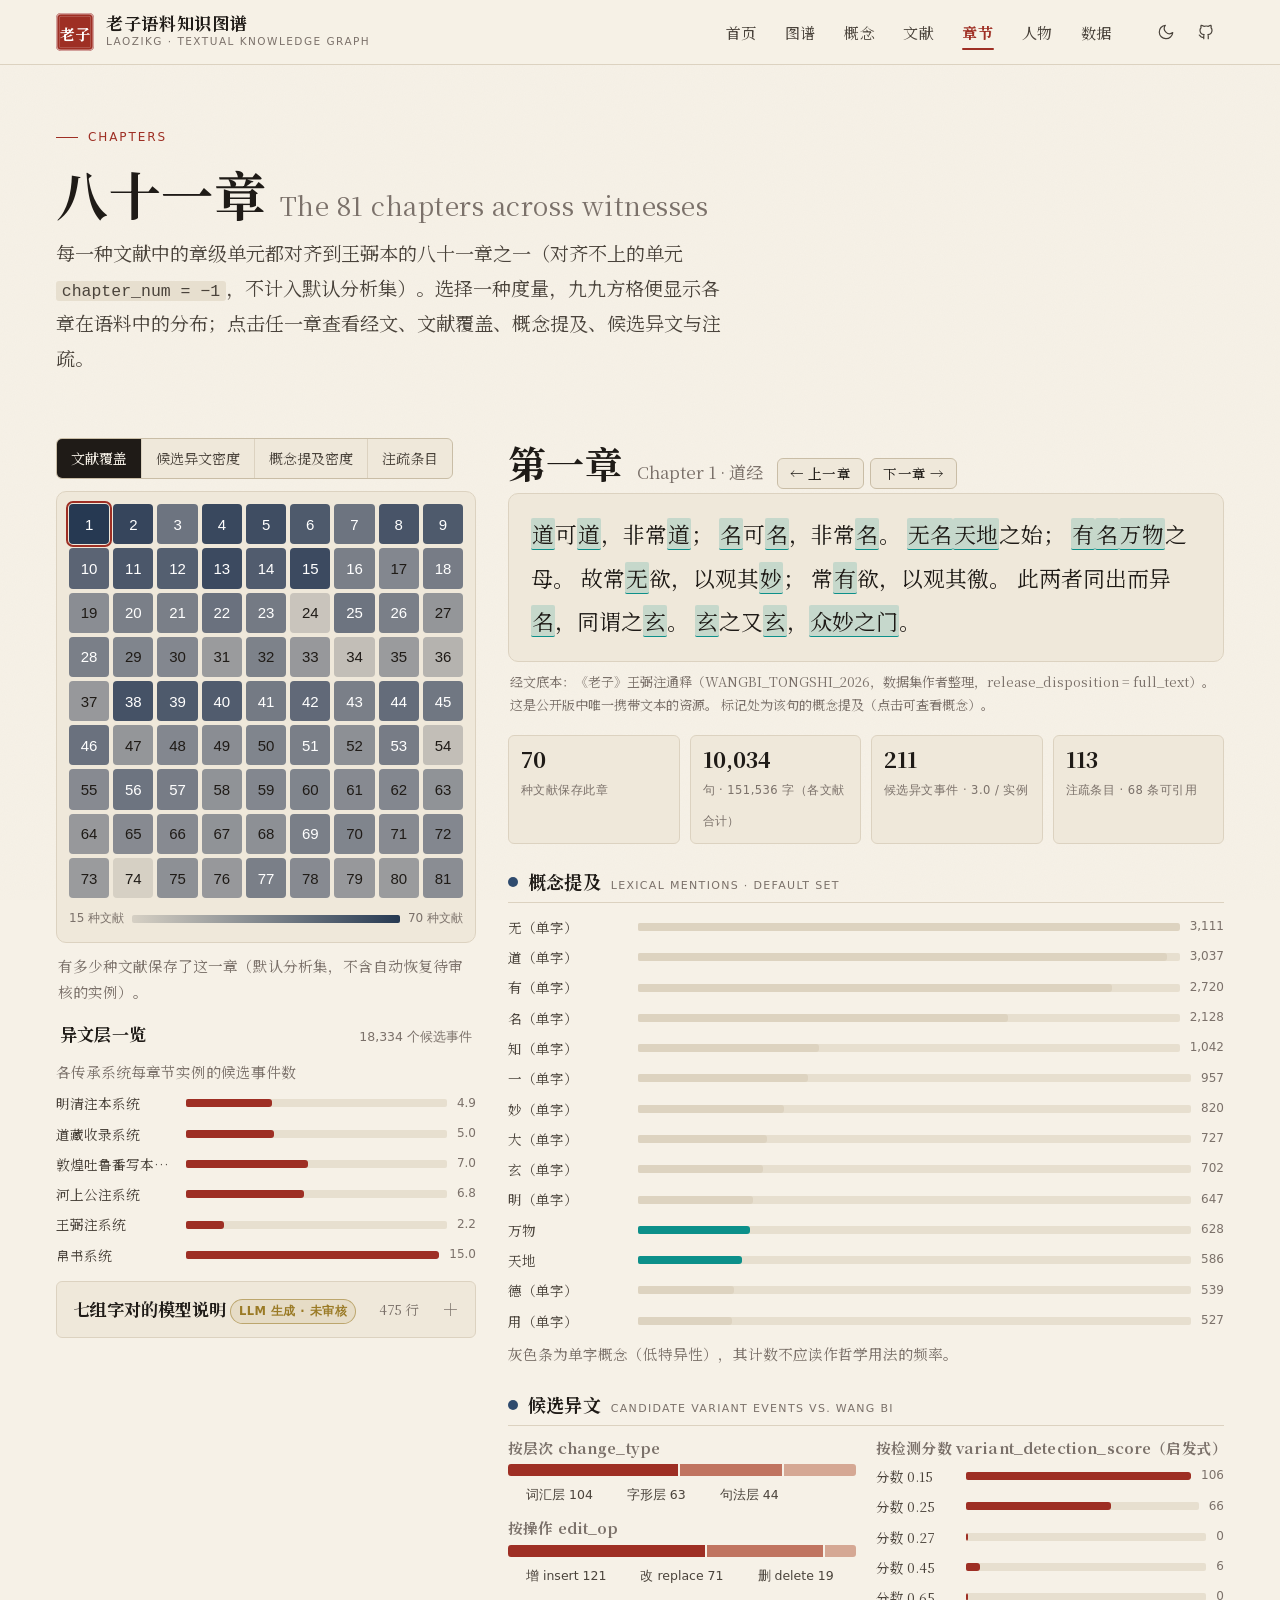
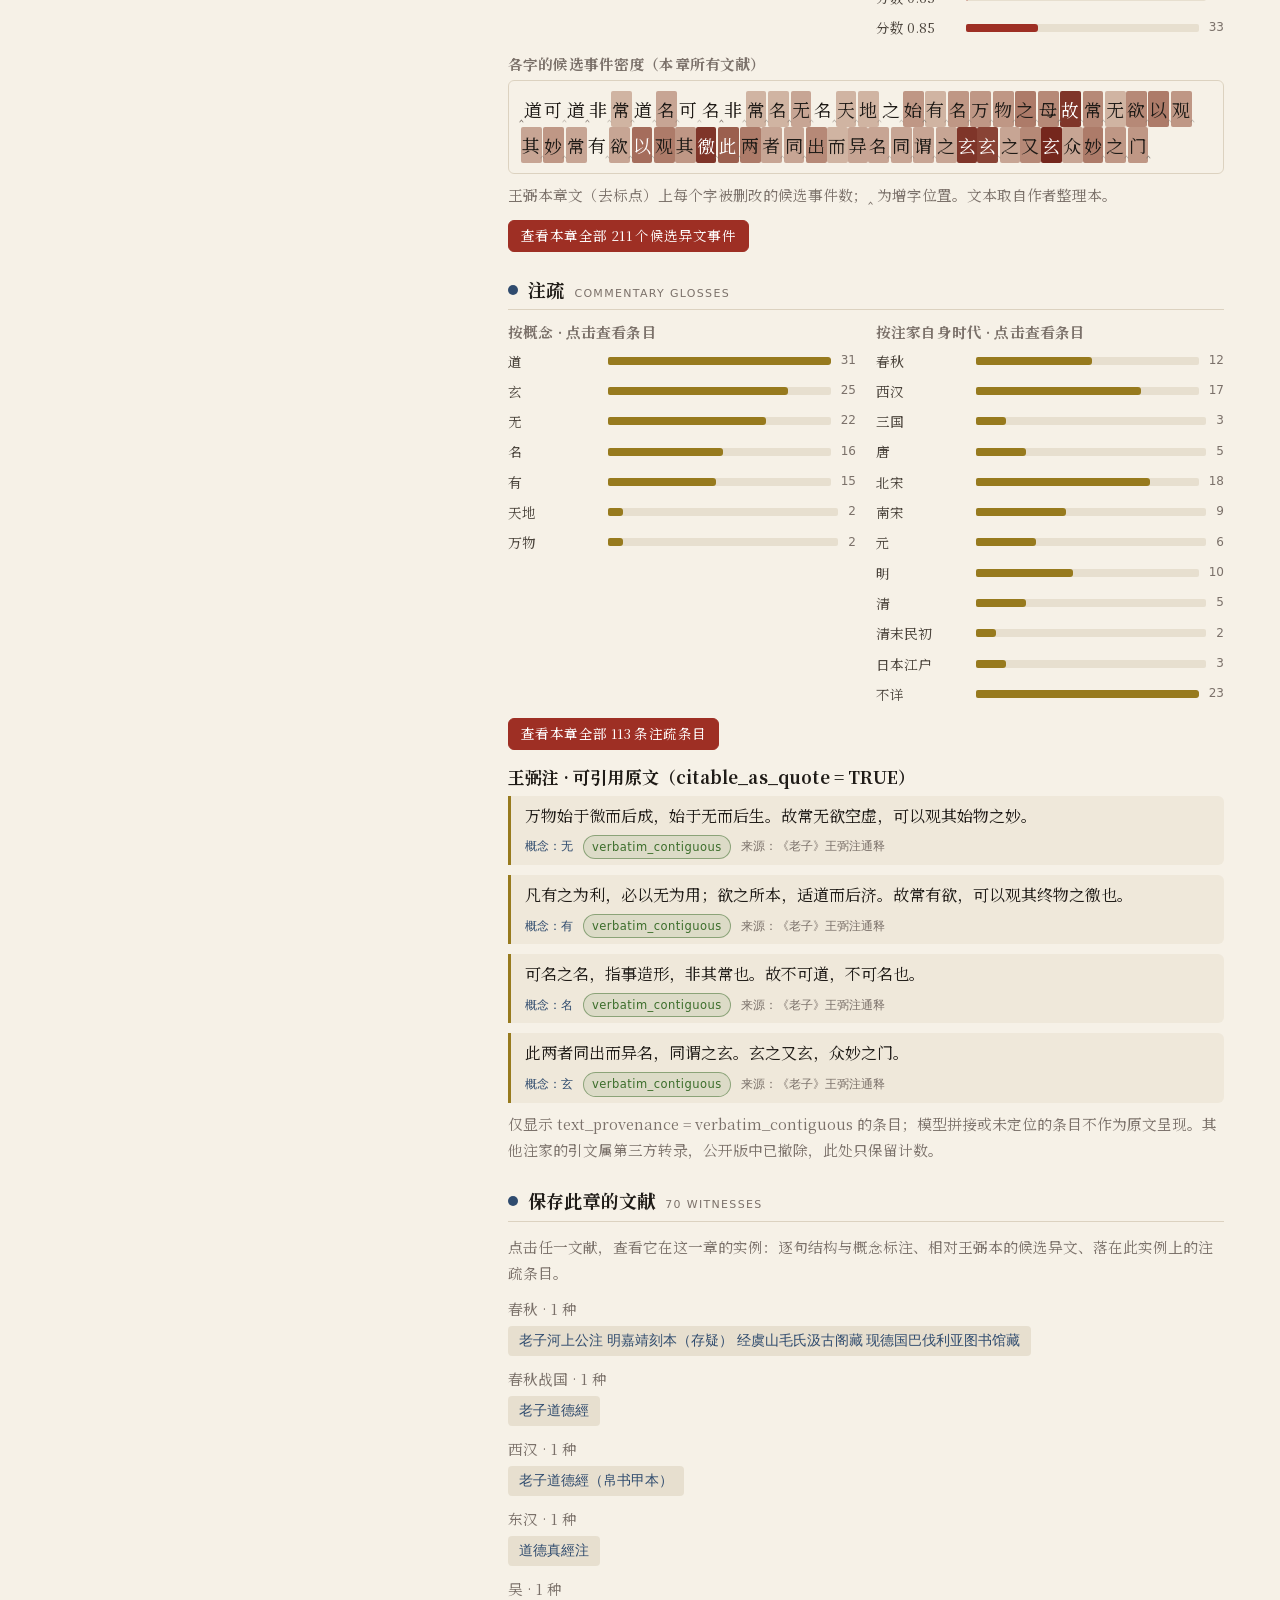
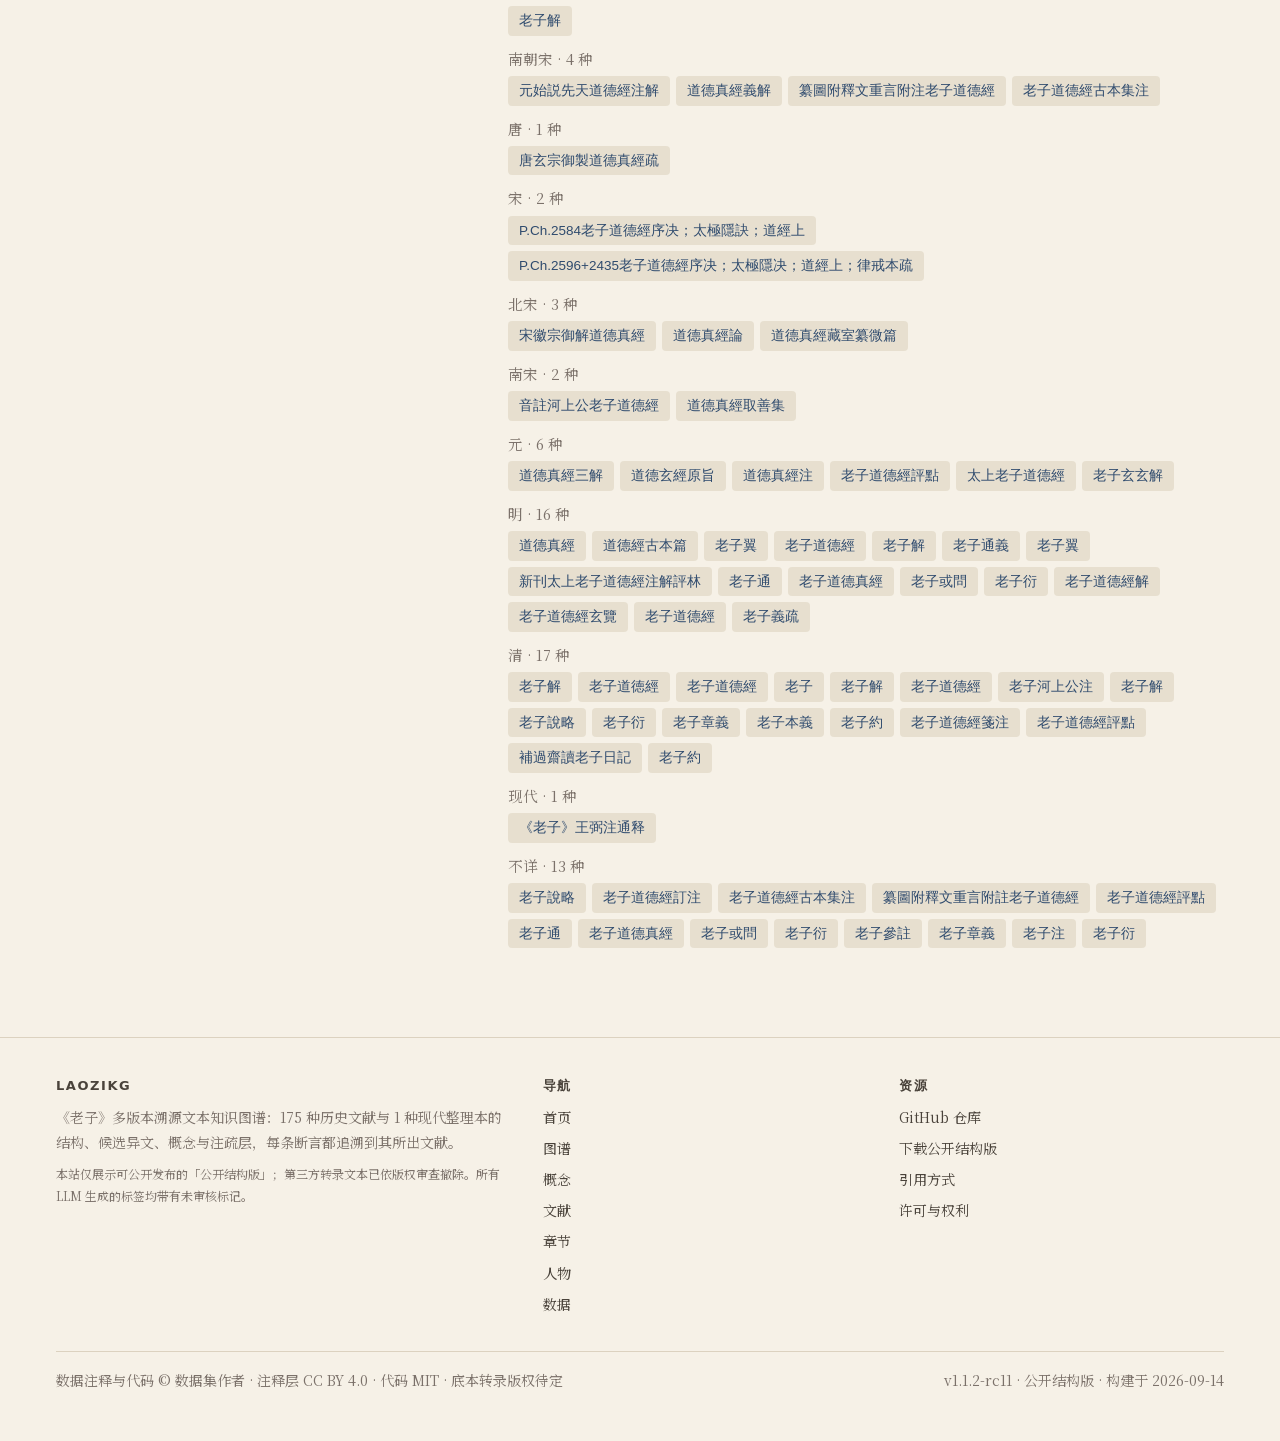
==== commit eba120fa: "Make every linked record openable: instance, commentary and variant drill-downs Every place that nam" ====
--- a/docs/chapters.html
+++ b/docs/chapters.html
@@ -75,6 +75,7 @@
 <footer id="site-footer"></footer>
 <script src="assets/vendor/d3.v7.min.js"></script>
 <script src="assets/js/site.js"></script>
+<script src="assets/js/detail.js"></script>
 <script src="assets/js/chapters.js"></script>
 </body>
 </html>
--- a/docs/assets/fonts/fonts.css
+++ b/docs/assets/fonts/fonts.css
@@ -1,5 +1,5 @@
 /* LZ Serif SC: subset of Noto Serif SC (SIL OFL 1.1, see OFL.txt) generated by scripts/build_fonts.py */
-@font-face{font-family:'LZ Serif SC';font-style:normal;font-weight:400;font-display:swap;src:url(lz-serif-sc-core-400.woff2) format('woff2');unicode-range:U+0020-007E,U+00A9,U+00B7,U+00D7,U+00E8,U+2013-2014,U+2026-2027,U+2190-2194,U+2212,U+221E,U+2248,U+2260,U+2264-2265,U+25A1,U+25B2-25B3,U+25C6-25C7,U+25CB,U+25CF-25D0,U+2713,U+3000-3002,U+3008-3011,U+4E00-4E01,U+4E03,U+4E07,U+4E09-4E0B,U+4E0D-4E0E,U+4E13-4E14,U+4E16,U+4E1A,U+4E1C,U+4E24,U+4E26,U+4E2A,U+4E2D,U+4E32,U+4E3A-4E3B,U+4E43,U+4E45,U+4E48-4E49,U+4E4B,U+4E50,U+4E58,U+4E5D,U+4E5F,U+4E66,U+4E7E,U+4E86,U+4E89,U+4E8B-4E8C,U+4E8E,U+4E92,U+4E94,U+4E9A-4E9B,U+4EA4,U+4EA7,U+4EBA,U+4EC1,U+4EC5,U+4ECD-4ECE,U+4ED3,U+4ED6,U+4EE3,U+4EE5,U+4EEA,U+4EEC,U+4EF6,U+4EFB,U+4EFD,U+4F10,U+4F17,U+4F1A,U+4F20,U+4F26,U+4F2A,U+4F2F,U+4F3C,U+4F46,U+4F4D-4F4F,U+4F53,U+4F55,U+4F59-4F5C,U+4F60,U+4F7F,U+4F8B,U+4F9B,U+4F9D,U+4FAF,U+4FBF,U+4FD7,U+4FDD,U+4FE1,U+4FED-4FEE,U+5019-501A,U+5021,U+503C,U+503E,U+5047,U+504F,U+505C,U+5085,U+5099,U+50CF,U+5100,U+513F,U+5143,U+5148-5149,U+5165,U+5168,U+516B-516D,U+5171,U+5173,U+5175-5178,U+517B,U+5185,U+518D,U+5199,U+51A2,U+51B2-51B3,U+51C0,U+51CF,U+51FA-51FB,U+5206-5207,U+520A,U+5217,U+5219-521B,U+521D,U+5220,U+5224,U+5229,U+522B,U+5230,U+5236,U+523B,U+524A,U+524D,U+525B,U+526F,U+5272,U+5289,U+529B,U+529F-52A0,U+52A8,U+52B3,U+52D8,U+52DD,U+5305,U+5316-5317,U+5339-533A,U+5341,U+534E,U+5355,U+5357,U+535A,U+5360,U+5377,U+5386,U+538B,U+539A,U+539F,U+53A8,U+53BB,U+53C2-53C3,U+53C8-53CA,U+53CC-53CD,U+53D1,U+53D6-53D8,U+53E2-53E6,U+53EA,U+53EF-53F0,U+53F2,U+53F7-53F8,U+5404,U+5408-5409,U+540C-540E,U+5410-5411,U+541B,U+5426,U+542B,U+542F,U+5433-5434,U+5448,U+544A,U+547D,U+548C,U+54C1,U+54EA,U+54F2,U+5510,U+552F,U+554F,U+556C,U+5584,U+55BB,U+5609,U+5668,U+56B4,U+56DB,U+56DE,U+56E0,U+56FD-56FE,U+5706,U+5723,U+5728,U+5730,U+5747,U+575A,U+578B,U+57DF,U+57F9-57FA,U+5805,U+5831,U+586B,U+5883,U+589E,U+58A8,U+58EB,U+58F0,U+5904,U+590D,U+5916,U+591A,U+591F,U+5922,U+5927,U+5929-592B,U+5931,U+5934,U+5937,U+593A,U+5947,U+5955,U+5957-5958,U+5965,U+597D,U+5982,U+5984,U+5999,U+59CB,U+59D3-59D4,U+59DA,U+59FF,U+5A01,U+5A46,U+5A74,U+5B50,U+5B54,U+5B57-5B58,U+5B5D,U+5B66,U+5B6B,U+5B78,U+5B81,U+5B83,U+5B87-5B89,U+5B8B-5B8C,U+5B97-5B9A,U+5B9D-5B9E,U+5BA1,U+5BA4,U+5BAB,U+5BB6,U+5BB9,U+5BBD,U+5BC2,U+5BC4,U+5BC6,U+5BDF,U+5BE1,U+5BEB,U+5BF6,U+5BF9,U+5BFC,U+5C06,U+5C08,U+5C0F,U+5C11,U+5C18,U+5C1A,U+5C31,U+5C39-5C3A,U+5C3C,U+5C40,U+5C42,U+5C45,U+5C48,U+5C55,U+5C5E,U+5C71,U+5C90,U+5D02,U+5D07,U+5DE5,U+5DE7,U+5DF1-5DF2,U+5DF4,U+5E03,U+5E0C,U+5E1B,U+5E26,U+5E2B,U+5E38,U+5E45,U+5E73-5E74,U+5E76,U+5E7D,U+5E7F,U+5E84,U+5E8F,U+5E93-5E95,U+5E97,U+5E9F,U+5EA6,U+5EAB,U+5EDA,U+5EE3,U+5EFA,U+5F00,U+5F02-5F03,U+5F0F,U+5F15,U+5F20,U+5F31,U+5F35,U+5F3A,U+5F3C,U+5F52-5F53,U+5F55,U+5F62,U+5F71,U+5F7B,U+5F80-5F81,U+5F84-5F85,U+5F8B,U+5F90,U+5F97,U+5FA1,U+5FA9-5FAA,U+5FAE,U+5FB3,U+5FB7,U+5FBD,U+5FC3,U+5FC5,U+5FD7,U+5FE0,U+5FE7,U+5FEB,U+5FF5,U+6000-6001,U+600E,U+601D,U+6027,U+603B,U+6052,U+6062,U+606F,U+609F,U+60AC,U+60B2,U+60C5,U+60D1,U+60DA,U+60DF,U+60F3,U+610F,U+6114,U+611A,U+6148,U+6167,U+61C9,U+6210-6212,U+6216,U+6218,U+6237,U+6240,U+624B,U+624D,U+6258,U+6267,U+6269,U+627E-6280,U+6284,U+628A,U+6295,U+62A4-62A5,U+62B1,U+62BD,U+62D6,U+62DF,U+62E9,U+62FC,U+6301-6302,U+6307,U+6309,U+635F,U+6362,U+636E,U+6392,U+63A2,U+63A5,U+63A7-63A8,U+63D0,U+641C,U+643A,U+6448,U+6458,U+6469,U+64A4,U+64B0,U+64CD,U+6536,U+6539,U+653B,U+653E-653F,U+6545,U+6548,U+654C,U+6559,U+6562-6563,U+6566,U+6570,U+6574,U+6587,U+6599,U+65AD,U+65AF-65B0,U+65B9,U+65C5,U+65E0,U+65E5,U+65E8-65E9,U+65F6,U+660E,U+6613,U+661F,U+6625,U+6627,U+662F,U+663E,U+664B,U+6653,U+666E-666F,U+667A,U+6682,U+66C6,U+66F2,U+66FE-6700,U+6703,U+6708-6709,U+671B,U+671D,U+671F,U+6728,U+672A-672C,U+672F,U+6731,U+6734,U+673A,U+6742-6743,U+674E,U+6751,U+675C,U+6761,U+6765,U+6771,U+677F,U+6781,U+6784,U+6790,U+6797,U+679C,U+67B6,U+67D3-67D4,U+67E5,U+67F1,U+6807,U+6821,U+6837-6839,U+683C,U+6846,U+6863,U+68C0,U+694A,U+695A,U+6982,U+69AE,U+6A13,U+6A21,U+6A2A,U+6B21,U+6B32,U+6B4C,U+6B62-6B64,U+6B78,U+6B7B,U+6B86,U+6B8B,U+6BB5,U+6BCD,U+6BCF,U+6BD4,U+6BD7,U+6BDB,U+6C0F,U+6C11,U+6C14,U+6C23,U+6C34,U+6C38,U+6C42,U+6C47,U+6C49,U+6C5F,U+6C72,U+6C85,U+6C88,U+6C8C,U+6C99,U+6CA1,U+6CB3,U+6CBB,U+6CD5,U+6CD7,U+6CDB,U+6CE8,U+6D1E,U+6D3B,U+6D3E,U+6D41,U+6D45,U+6D4B,U+6D4F,U+6D6E,U+6D77,U+6D88-6D89,U+6DA4,U+6DB5,U+6DF1,U+6DF3,U+6DF5,U+6DF7,U+6E05,U+6E32,U+6E90,U+6EA2,U+6EAF,U+6EDA,U+6EE1,U+6EE4,U+6F14,U+6F84,U+6FA7,U+705D,U+7070,U+70AB,U+70B9-70BA,U+7126,U+7136,U+714C,U+7167,U+7231,U+723E,U+7247-7248,U+725D,U+7269,U+7279,U+72B6,U+72EC,U+72FC,U+732E,U+7384,U+7387,U+738B,U+73AF-73B0,U+7406,U+7422,U+74B0,U+7518,U+751F,U+7528,U+7530-7532,U+754C,U+7559,U+7562,U+7565,U+7567,U+756A,U+7570,U+7574,U+758F,U+7591,U+767B-767E,U+7684,U+7686,U+76C8,U+76CA,U+76D6,U+76EE,U+76F8,U+770B,U+771F,U+773C,U+7740,U+77E5,U+77E9,U+7801,U+7814,U+7834,U+786E,U+78E8,U+793A,U+793E,U+795E,U+7965,U+7978,U+7981,U+798F,U+79A6,U+79C1,U+79CB,U+79CD,U+79D1,U+79D8,U+79E9,U+79F0,U+79FB,U+7A00,U+7A0B,U+7A3B,U+7A3F,U+7A76,U+7A7A,U+7ACB,U+7AD1,U+7AD9,U+7AE0,U+7AE4,U+7B03,U+7B26,U+7B2C,U+7B49,U+7B7E,U+7B80,U+7B8B,U+7B97,U+7BAD,U+7BC7,U+7C21,U+7C4D,U+7C7B,U+7C97,U+7CBE,U+7CFB,U+7D00,U+7D04,U+7D14,U+7D20,U+7D22,U+7D71,U+7D93,U+7DAD,U+7DB8,U+7DE3,U+7DE8,U+7E82,U+7E8C,U+7EA6-7EA7,U+7EAA,U+7EAF,U+7EB3,U+7EB8,U+7EC4,U+7EC7-7EC8,U+7ECF,U+7ED3,U+7ED8,U+7EDC-7EDD,U+7EDF,U+7EEA,U+7EED,U+7F16,U+7F29,U+7F34,U+7F3A,U+7F51,U+7F6A,U+7F6E,U+7F72,U+7F85,U+7F8E,U+7FA9,U+7FC1,U+7FD2,U+7FFC,U+8001,U+8003,U+8005,U+800C,U+8033,U+8043,U+8054,U+805A,U+807D,U+809A,U+80DC,U+80E1,U+80FD,U+8179,U+81EA,U+81F3-81F4,U+820D,U+822A,U+822C,U+8272,U+8282,U+828A,U+8292,U+82AC,U+82E5,U+82F1,U+8303,U+838A,U+83AB,U+83B7,U+83E9,U+83EF,U+8449,U+8457,U+845B,U+84C4,U+8559,U+859B,U+85CF,U+8607,U+860A,U+864E,U+8651,U+865A,U+865E,U+884C-884D,U+885D,U+8868,U+88AB,U+88AD,U+88C1,U+88DC,U+88FD,U+8907,U+897F,U+8981,U+8986,U+898B,U+89BD,U+89C1-89C2,U+89C4,U+89C8-89C9,U+89E3,U+8A00,U+8A02,U+8A18,U+8A23,U+8A3B,U+8A55,U+8A69,U+8A9E,U+8AA0-8AA1,U+8AAA,U+8AAC,U+8AD6,U+8AF8,U+8B00,U+8B1D,U+8B28,U+8B58,U+8B6C,U+8B6F,U+8B80,U+8B8A,U+8BA1-8BA2,U+8BA4,U+8BA9,U+8BAD-8BAE,U+8BB0,U+8BB8,U+8BBA,U+8BBE-8BBF,U+8BC1,U+8BC4,U+8BC6,U+8BCD,U+8BDD,U+8BE2,U+8BE5-8BE6,U+8BED,U+8BF4,U+8BF7,U+8BFB,U+8C03,U+8C08,U+8C13,U+8C22,U+8C31,U+8C37,U+8C61,U+8C6B,U+8C79,U+8C9E,U+8CAB,U+8D04,U+8D21,U+8D24-8D25,U+8D28,U+8D2A,U+8D44,U+8D56,U+8D64,U+8D77,U+8DB3,U+8DE8,U+8DEF,U+8EAB,U+8ECD,U+8F2F,U+8F4D,U+8F6C,U+8F6E,U+8F7B,U+8F7D,U+8F93,U+8FA8-8FA9,U+8FAF-8FB0,U+8FB9,U+8FBE,U+8FC7,U+8FD0-8FD1,U+8FD4,U+8FD8-8FD9,U+8FDB-8FDC,U+8FDE,U+8FF0,U+8FF9,U+8FFD,U+9000,U+9002,U+9009,U+9010,U+901A,U+901F,U+904D-904E,U+9053-9054,U+9060,U+9075,U+9078,U+908A,U+90A6,U+90BB,U+90E8,U+90ED,U+90FD,U+9127,U+912D,U+914D,U+9192,U+91CA-91CD,U+91CF,U+929C,U+9321,U+93E1,U+949F,U+950B,U+9519,U+952E,U+955C,U+957F-9580,U+958B,U+95E8,U+95ED-95EE,U+95F4,U+9601,U+9608,U+9635,U+963F-9640,U+9644,U+9648,U+9650,U+9662,U+9664,U+9673,U+9678,U+9686,U+968B,U+968F,U+969C,U+96A8,U+96B1,U+96BE,U+96C0,U+96C6,U+96CC,U+96D5,U+96DC,U+96F2,U+96F6,U+9700,U+9716,U+9748,U+9752,U+9756,U+9759,U+975C,U+975E,U+9760,U+9762,U+97F3,U+9806,U+984C,U+9854,U+9867,U+9875,U+9879-987B,U+9884,U+9886,U+9891,U+9898,U+98DF,U+9928,U+9970-9971,U+9986,U+9996,U+9A8C,U+9AD8,U+9B4F,U+9C81,U+9D3B,U+9EC3,U+9ED8,U+9EDE,U+9F10,U+9F4B,U+9F50,U+9F94,U+FF01,U+FF08-FF09,U+FF0B-FF0D,U+FF1A-FF1B,U+FF1F}
-@font-face{font-family:'LZ Serif SC';font-style:normal;font-weight:400;font-display:swap;src:url(lz-serif-sc-rest-400.woff2) format('woff2');unicode-range:U+00EC,U+014D,U+2208,U+2460-2462,U+4E08,U+4E19,U+4E1B,U+4E27,U+4E30,U+4E3E,U+4E4E,U+4E59,U+4E60-4E61,U+4E71,U+4E91,U+4EA1,U+4EA6,U+4EAB,U+4EAD,U+4EB2,U+4EBF-4EC0,U+4ECA-4ECB,U+4EE4,U+4EF0,U+4F01,U+4F0E,U+4F18,U+4F24,U+4F50,U+4F73,U+4FA7,U+4FAE,U+4FE8,U+500D,U+501F,U+5076-5077,U+50B3,U+50FB,U+5141,U+5146,U+514B,U+514D,U+5151,U+5155,U+516E,U+5170,U+5174,U+517C-517D,U+519B,U+51A5,U+51AC,U+51AF-51B0,U+51B5,U+51E0-51E1,U+51F6,U+51FF,U+5203,U+520D,U+5218,U+523F,U+5251,U+528D,U+52A1,U+52A9,U+52BF,U+52C7,U+52E4,U+52FE-52FF,U+5320,U+532F,U+5343,U+5347,U+536B,U+5370-5371,U+5373-5374,U+538C,U+53CB,U+53D9,U+53EC,U+53F3,U+542C,U+5439,U+543E,U+5468,U+5473,U+548E,U+54C0,U+54C9,U+54CD,U+55C4,U+56E2,U+56F4,U+56FA,U+570B,U+571F,U+572D,U+574F-5750,U+57CE-57CF,U+57F4,U+5802,U+5806,U+585E,U+5893,U+58EE,U+58FA,U+5907,U+592E,U+5938,U+5948-5949,U+5951,U+5962,U+5996,U+59A8,U+5B59,U+5B64,U+5B69,U+5B70,U+5B7A,U+5B85,U+5B9C,U+5BA0,U+5BA2-5BA3,U+5BB0,U+5BB3,U+5BBE,U+5BCC,U+5BD2,U+5BE5,U+5BF8,U+5BFF,U+5C0A-5C0B,U+5C1D,U+5C24,U+5C82,U+5DDD,U+5DE6,U+5DEE,U+5DFE,U+5E02,U+5E08,U+5E1D,U+5EB6-5EB7,U+5EC9,U+5F0A,U+5F13,U+5F17-5F18,U+5F25,U+5F69,U+5F70,U+5F73,U+5F7C,U+5F92,U+5F99,U+5FBC,U+5FCC,U+5FD2,U+6012,U+6028,U+6043,U+6050,U+606C,U+6076,U+60A0,U+60A3,U+60CA,U+60EF,U+6108,U+614E,U+6176,U+620E,U+6254,U+6263,U+6270,U+6291,U+6297-6298,U+62D4,U+62D9,U+62F1,U+632B,U+63AA,U+63E1,U+63E3,U+640F,U+6444,U+6491,U+6518,U+652B,U+652F,U+6537,U+6551,U+655D,U+65B2,U+65BD,U+65C1,U+65CB,U+65E2,U+65F7,U+660C,U+660F,U+6614,U+6620,U+662D,U+665A,U+6666,U+6670,U+6697,U+66F0,U+66F4,U+670D,U+6740,U+675F,U+6768,U+67A2,U+67AF,U+67D0,U+67E2,U+6811,U+6850,U+6881,U+68C1,U+68D8,U+68DF,U+68FA,U+6957,U+696D,U+6977,U+697C,U+69C1,U+6A02,U+6A50,U+6B47,U+6B54,U+6B59,U+6B66-6B67,U+6B83,U+6B98,U+6BC2,U+6BD2,U+6BEB,U+6C5C,U+6C60,U+6C6A,U+6CC9-6CCA,U+6CE3,U+6CEE,U+6CF0,U+6D3C,U+6D4A,U+6D4E,U+6D51,U+6D69,U+6DA3,U+6DE1,U+6E0A,U+6E1D,U+6E56,U+6E5B,U+6EAA,U+6ECB,U+6EE5,U+6F38,U+706D,U+7075,U+70C8,U+70ED,U+70F9,U+7109,U+7199,U+719F,U+71D5,U+71FF,U+722A,U+722C,U+7236,U+723D,U+7256,U+7261-7262,U+7281,U+72AC,U+72B9,U+72C2,U+72CE,U+72D7,U+730E,U+731B,U+7389,U+73DE,U+742D,U+7434,U+7455,U+751A,U+752B,U+7533,U+754B,U+754F,U+755C,U+75B5,U+75C5,U+76A6,U+76D7,U+76F2,U+76F4,U+7701,U+77BF,U+77DC,U+77ED,U+77F3,U+793C,U+7940,U+7956,U+796D,U+79BB,U+79E6,U+79EF,U+7A0D-7A0E,U+7A2E,U+7A33,U+7A37,U+7A3D,U+7A77,U+7A88,U+7AED,U+7AF9,U+7B11,U+7B4B,U+7B56,U+7B79,U+7BB1,U+7BC0,U+7BC9,U+7CAA,U+7D2F,U+7DB4,U+7DD2,U+7EB7,U+7EBD,U+7EBF,U+7EC6,U+7ECD,U+7ED9,U+7EF3,U+7EF5,U+7EFC,U+7FB8,U+804B,U+8086,U+8096,U+80AF,U+80B2,U+80CC,U+8106,U+8131,U+81C2,U+81C6,U+81E3,U+8206-8207,U+821F,U+8239,U+829C,U+82B8,U+8346,U+8349,U+8352,U+8361,U+8363,U+8425,U+842C,U+8521,U+853D,U+8584,U+867A,U+867D,U+867F,U+86C7,U+8702,U+87AB,U+8863,U+8865,U+8881,U+88C2,U+88D5,U+88D8,U+8910,U+89C0,U+89C6,U+89D2,U+8A17,U+8A89,U+8BB7,U+8BC8,U+8BD5,U+8BD8,U+8BDA,U+8BE0,U+8BEF,U+8BFA,U+8C01,U+8C0B,U+8C26,U+8C2A,U+8C3F,U+8CB4,U+8D1E-8D1F,U+8D22-8D23,U+8D27,U+8D2B,U+8D2F,U+8D31,U+8D35,U+8D37,U+8D39,U+8D3C,U+8D50,U+8D70,U+8D85,U+8E76,U+8E81,U+8EAC,U+8F66,U+8F83,U+8F85,U+8F8D-8F8E,U+8F90-8F91,U+8F99,U+8F9E,U+8FB1,U+8FC1,U+8FCE,U+8FDD,U+8FF7,U+901D,U+9020,U+9038,U+9042,U+9047,U+9057,U+907A,U+907F,U+90AA,U+90CA,U+9119,U+91AB,U+91C7,U+91D1,U+9285,U+93DE,U+9435,U+9489,U+94E7,U+9510,U+9521,U+9524,U+953B,U+9547,U+9593,U+95F7,U+95FB,U+9605,U+9616,U+9633-9634,U+9646,U+964D,U+9675,U+9685,U+9690,U+96B3,U+96C4-96C5,U+96E8,U+9732,U+9808,U+987D-987E,U+9881,U+9889,U+98CE,U+98D8,U+9965,U+996E,U+9975,U+9980,U+9A6C,U+9A70,U+9A77,U+9A84,U+9AA4,U+9AA8,U+9B3C,U+9B44,U+9B6F,U+9C7C,U+9C9C,U+9E1F,U+9E21,U+9EBB,U+9ECE,U+9ED1,U+9F13,U+9FA0,U+FF0F}
-@font-face{font-family:'LZ Serif SC';font-style:normal;font-weight:700;font-display:swap;src:url(lz-serif-sc-core-700.woff2) format('woff2');unicode-range:U+0020-007E,U+00A9,U+00B7,U+00D7,U+00E8,U+2013-2014,U+2026-2027,U+2190-2194,U+2212,U+221E,U+2248,U+2260,U+2264-2265,U+25A1,U+25B2-25B3,U+25C6-25C7,U+25CB,U+25CF-25D0,U+2713,U+3000-3002,U+3008-3011,U+4E00-4E01,U+4E03,U+4E07,U+4E09-4E0B,U+4E0D-4E0E,U+4E13-4E14,U+4E16,U+4E1A,U+4E1C,U+4E24,U+4E26,U+4E2A,U+4E2D,U+4E32,U+4E3A-4E3B,U+4E43,U+4E45,U+4E48-4E49,U+4E4B,U+4E50,U+4E58,U+4E5D,U+4E5F,U+4E66,U+4E7E,U+4E86,U+4E89,U+4E8B-4E8C,U+4E8E,U+4E92,U+4E94,U+4E9A-4E9B,U+4EA4,U+4EA7,U+4EBA,U+4EC1,U+4EC5,U+4ECD-4ECE,U+4ED3,U+4ED6,U+4EE3,U+4EE5,U+4EEA,U+4EEC,U+4EF6,U+4EFB,U+4EFD,U+4F10,U+4F17,U+4F1A,U+4F20,U+4F26,U+4F2A,U+4F2F,U+4F3C,U+4F46,U+4F4D-4F4F,U+4F53,U+4F55,U+4F59-4F5C,U+4F60,U+4F7F,U+4F8B,U+4F9B,U+4F9D,U+4FAF,U+4FBF,U+4FD7,U+4FDD,U+4FE1,U+4FED-4FEE,U+5019-501A,U+5021,U+503C,U+503E,U+5047,U+504F,U+505C,U+5085,U+5099,U+50CF,U+5100,U+513F,U+5143,U+5148-5149,U+5165,U+5168,U+516B-516D,U+5171,U+5173,U+5175-5178,U+517B,U+5185,U+518D,U+5199,U+51A2,U+51B2-51B3,U+51C0,U+51CF,U+51FA-51FB,U+5206-5207,U+520A,U+5217,U+5219-521B,U+521D,U+5220,U+5224,U+5229,U+522B,U+5230,U+5236,U+523B,U+524A,U+524D,U+525B,U+526F,U+5272,U+5289,U+529B,U+529F-52A0,U+52A8,U+52B3,U+52D8,U+52DD,U+5305,U+5316-5317,U+5339-533A,U+5341,U+534E,U+5355,U+5357,U+535A,U+5360,U+5377,U+5386,U+538B,U+539A,U+539F,U+53A8,U+53BB,U+53C2-53C3,U+53C8-53CA,U+53CC-53CD,U+53D1,U+53D6-53D8,U+53E2-53E6,U+53EA,U+53EF-53F0,U+53F2,U+53F7-53F8,U+5404,U+5408-5409,U+540C-540E,U+5410-5411,U+541B,U+5426,U+542B,U+542F,U+5433-5434,U+5448,U+544A,U+547D,U+548C,U+54C1,U+54EA,U+54F2,U+5510,U+552F,U+554F,U+556C,U+5584,U+55BB,U+5609,U+5668,U+56B4,U+56DB,U+56DE,U+56E0,U+56FD-56FE,U+5706,U+5723,U+5728,U+5730,U+5747,U+575A,U+578B,U+57DF,U+57F9-57FA,U+5805,U+5831,U+586B,U+5883,U+589E,U+58A8,U+58EB,U+58F0,U+5904,U+590D,U+5916,U+591A,U+591F,U+5922,U+5927,U+5929-592B,U+5931,U+5934,U+5937,U+593A,U+5947,U+5955,U+5957-5958,U+5965,U+597D,U+5982,U+5984,U+5999,U+59CB,U+59D3-59D4,U+59DA,U+59FF,U+5A01,U+5A46,U+5A74,U+5B50,U+5B54,U+5B57-5B58,U+5B5D,U+5B66,U+5B6B,U+5B78,U+5B81,U+5B83,U+5B87-5B89,U+5B8B-5B8C,U+5B97-5B9A,U+5B9D-5B9E,U+5BA1,U+5BA4,U+5BAB,U+5BB6,U+5BB9,U+5BBD,U+5BC2,U+5BC4,U+5BC6,U+5BDF,U+5BE1,U+5BEB,U+5BF6,U+5BF9,U+5BFC,U+5C06,U+5C08,U+5C0F,U+5C11,U+5C18,U+5C1A,U+5C31,U+5C39-5C3A,U+5C3C,U+5C40,U+5C42,U+5C45,U+5C48,U+5C55,U+5C5E,U+5C71,U+5C90,U+5D02,U+5D07,U+5DE5,U+5DE7,U+5DF1-5DF2,U+5DF4,U+5E03,U+5E0C,U+5E1B,U+5E26,U+5E2B,U+5E38,U+5E45,U+5E73-5E74,U+5E76,U+5E7D,U+5E7F,U+5E84,U+5E8F,U+5E93-5E95,U+5E97,U+5E9F,U+5EA6,U+5EAB,U+5EDA,U+5EE3,U+5EFA,U+5F00,U+5F02-5F03,U+5F0F,U+5F15,U+5F20,U+5F31,U+5F35,U+5F3A,U+5F3C,U+5F52-5F53,U+5F55,U+5F62,U+5F71,U+5F7B,U+5F80-5F81,U+5F84-5F85,U+5F8B,U+5F90,U+5F97,U+5FA1,U+5FA9-5FAA,U+5FAE,U+5FB3,U+5FB7,U+5FBD,U+5FC3,U+5FC5,U+5FD7,U+5FE0,U+5FE7,U+5FEB,U+5FF5,U+6000-6001,U+600E,U+601D,U+6027,U+603B,U+6052,U+6062,U+606F,U+609F,U+60AC,U+60B2,U+60C5,U+60D1,U+60DA,U+60DF,U+60F3,U+610F,U+6114,U+611A,U+6148,U+6167,U+61C9,U+6210-6212,U+6216,U+6218,U+6237,U+6240,U+624B,U+624D,U+6258,U+6267,U+6269,U+627E-6280,U+6284,U+628A,U+6295,U+62A4-62A5,U+62B1,U+62BD,U+62D6,U+62DF,U+62E9,U+62FC,U+6301-6302,U+6307,U+6309,U+635F,U+6362,U+636E,U+6392,U+63A2,U+63A5,U+63A7-63A8,U+63D0,U+641C,U+643A,U+6448,U+6458,U+6469,U+64A4,U+64B0,U+64CD,U+6536,U+6539,U+653B,U+653E-653F,U+6545,U+6548,U+654C,U+6559,U+6562-6563,U+6566,U+6570,U+6574,U+6587,U+6599,U+65AD,U+65AF-65B0,U+65B9,U+65C5,U+65E0,U+65E5,U+65E8-65E9,U+65F6,U+660E,U+6613,U+661F,U+6625,U+6627,U+662F,U+663E,U+664B,U+6653,U+666E-666F,U+667A,U+6682,U+66C6,U+66F2,U+66FE-6700,U+6703,U+6708-6709,U+671B,U+671D,U+671F,U+6728,U+672A-672C,U+672F,U+6731,U+6734,U+673A,U+6742-6743,U+674E,U+6751,U+675C,U+6761,U+6765,U+6771,U+677F,U+6781,U+6784,U+6790,U+6797,U+679C,U+67B6,U+67D3-67D4,U+67E5,U+67F1,U+6807,U+6821,U+6837-6839,U+683C,U+6846,U+6863,U+68C0,U+694A,U+695A,U+6982,U+69AE,U+6A13,U+6A21,U+6A2A,U+6B21,U+6B32,U+6B4C,U+6B62-6B64,U+6B78,U+6B7B,U+6B86,U+6B8B,U+6BB5,U+6BCD,U+6BCF,U+6BD4,U+6BD7,U+6BDB,U+6C0F,U+6C11,U+6C14,U+6C23,U+6C34,U+6C38,U+6C42,U+6C47,U+6C49,U+6C5F,U+6C72,U+6C85,U+6C88,U+6C8C,U+6C99,U+6CA1,U+6CB3,U+6CBB,U+6CD5,U+6CD7,U+6CDB,U+6CE8,U+6D1E,U+6D3B,U+6D3E,U+6D41,U+6D45,U+6D4B,U+6D4F,U+6D6E,U+6D77,U+6D88-6D89,U+6DA4,U+6DB5,U+6DF1,U+6DF3,U+6DF5,U+6DF7,U+6E05,U+6E32,U+6E90,U+6EA2,U+6EAF,U+6EDA,U+6EE1,U+6EE4,U+6F14,U+6F84,U+6FA7,U+705D,U+7070,U+70AB,U+70B9-70BA,U+7126,U+7136,U+714C,U+7167,U+7231,U+723E,U+7247-7248,U+725D,U+7269,U+7279,U+72B6,U+72EC,U+72FC,U+732E,U+7384,U+7387,U+738B,U+73AF-73B0,U+7406,U+7422,U+74B0,U+7518,U+751F,U+7528,U+7530-7532,U+754C,U+7559,U+7562,U+7565,U+7567,U+756A,U+7570,U+7574,U+758F,U+7591,U+767B-767E,U+7684,U+7686,U+76C8,U+76CA,U+76D6,U+76EE,U+76F8,U+770B,U+771F,U+773C,U+7740,U+77E5,U+77E9,U+7801,U+7814,U+7834,U+786E,U+78E8,U+793A,U+793E,U+795E,U+7965,U+7978,U+7981,U+798F,U+79A6,U+79C1,U+79CB,U+79CD,U+79D1,U+79D8,U+79E9,U+79F0,U+79FB,U+7A00,U+7A0B,U+7A3B,U+7A3F,U+7A76,U+7A7A,U+7ACB,U+7AD1,U+7AD9,U+7AE0,U+7AE4,U+7B03,U+7B26,U+7B2C,U+7B49,U+7B7E,U+7B80,U+7B8B,U+7B97,U+7BAD,U+7BC7,U+7C21,U+7C4D,U+7C7B,U+7C97,U+7CBE,U+7CFB,U+7D00,U+7D04,U+7D14,U+7D20,U+7D22,U+7D71,U+7D93,U+7DAD,U+7DB8,U+7DE3,U+7DE8,U+7E82,U+7E8C,U+7EA6-7EA7,U+7EAA,U+7EAF,U+7EB3,U+7EB8,U+7EC4,U+7EC7-7EC8,U+7ECF,U+7ED3,U+7ED8,U+7EDC-7EDD,U+7EDF,U+7EEA,U+7EED,U+7F16,U+7F29,U+7F34,U+7F3A,U+7F51,U+7F6A,U+7F6E,U+7F72,U+7F85,U+7F8E,U+7FA9,U+7FC1,U+7FD2,U+7FFC,U+8001,U+8003,U+8005,U+800C,U+8033,U+8043,U+8054,U+805A,U+807D,U+809A,U+80DC,U+80E1,U+80FD,U+8179,U+81EA,U+81F3-81F4,U+820D,U+822A,U+822C,U+8272,U+8282,U+828A,U+8292,U+82AC,U+82E5,U+82F1,U+8303,U+838A,U+83AB,U+83B7,U+83E9,U+83EF,U+8449,U+8457,U+845B,U+84C4,U+8559,U+859B,U+85CF,U+8607,U+860A,U+864E,U+8651,U+865A,U+865E,U+884C-884D,U+885D,U+8868,U+88AB,U+88AD,U+88C1,U+88DC,U+88FD,U+8907,U+897F,U+8981,U+8986,U+898B,U+89BD,U+89C1-89C2,U+89C4,U+89C8-89C9,U+89E3,U+8A00,U+8A02,U+8A18,U+8A23,U+8A3B,U+8A55,U+8A69,U+8A9E,U+8AA0-8AA1,U+8AAA,U+8AAC,U+8AD6,U+8AF8,U+8B00,U+8B1D,U+8B28,U+8B58,U+8B6C,U+8B6F,U+8B80,U+8B8A,U+8BA1-8BA2,U+8BA4,U+8BA9,U+8BAD-8BAE,U+8BB0,U+8BB8,U+8BBA,U+8BBE-8BBF,U+8BC1,U+8BC4,U+8BC6,U+8BCD,U+8BDD,U+8BE2,U+8BE5-8BE6,U+8BED,U+8BF4,U+8BF7,U+8BFB,U+8C03,U+8C08,U+8C13,U+8C22,U+8C31,U+8C37,U+8C61,U+8C6B,U+8C79,U+8C9E,U+8CAB,U+8D04,U+8D21,U+8D24-8D25,U+8D28,U+8D2A,U+8D44,U+8D56,U+8D64,U+8D77,U+8DB3,U+8DE8,U+8DEF,U+8EAB,U+8ECD,U+8F2F,U+8F4D,U+8F6C,U+8F6E,U+8F7B,U+8F7D,U+8F93,U+8FA8-8FA9,U+8FAF-8FB0,U+8FB9,U+8FBE,U+8FC7,U+8FD0-8FD1,U+8FD4,U+8FD8-8FD9,U+8FDB-8FDC,U+8FDE,U+8FF0,U+8FF9,U+8FFD,U+9000,U+9002,U+9009,U+9010,U+901A,U+901F,U+904D-904E,U+9053-9054,U+9060,U+9075,U+9078,U+908A,U+90A6,U+90BB,U+90E8,U+90ED,U+90FD,U+9127,U+912D,U+914D,U+9192,U+91CA-91CD,U+91CF,U+929C,U+9321,U+93E1,U+949F,U+950B,U+9519,U+952E,U+955C,U+957F-9580,U+958B,U+95E8,U+95ED-95EE,U+95F4,U+9601,U+9608,U+9635,U+963F-9640,U+9644,U+9648,U+9650,U+9662,U+9664,U+9673,U+9678,U+9686,U+968B,U+968F,U+969C,U+96A8,U+96B1,U+96BE,U+96C0,U+96C6,U+96CC,U+96D5,U+96DC,U+96F2,U+96F6,U+9700,U+9716,U+9748,U+9752,U+9756,U+9759,U+975C,U+975E,U+9760,U+9762,U+97F3,U+9806,U+984C,U+9854,U+9867,U+9875,U+9879-987B,U+9884,U+9886,U+9891,U+9898,U+98DF,U+9928,U+9970-9971,U+9986,U+9996,U+9A8C,U+9AD8,U+9B4F,U+9C81,U+9D3B,U+9EC3,U+9ED8,U+9EDE,U+9F10,U+9F4B,U+9F50,U+9F94,U+FF01,U+FF08-FF09,U+FF0B-FF0D,U+FF1A-FF1B,U+FF1F}
-@font-face{font-family:'LZ Serif SC';font-style:normal;font-weight:700;font-display:swap;src:url(lz-serif-sc-rest-700.woff2) format('woff2');unicode-range:U+00EC,U+014D,U+2208,U+2460-2462,U+4E08,U+4E19,U+4E1B,U+4E27,U+4E30,U+4E3E,U+4E4E,U+4E59,U+4E60-4E61,U+4E71,U+4E91,U+4EA1,U+4EA6,U+4EAB,U+4EAD,U+4EB2,U+4EBF-4EC0,U+4ECA-4ECB,U+4EE4,U+4EF0,U+4F01,U+4F0E,U+4F18,U+4F24,U+4F50,U+4F73,U+4FA7,U+4FAE,U+4FE8,U+500D,U+501F,U+5076-5077,U+50B3,U+50FB,U+5141,U+5146,U+514B,U+514D,U+5151,U+5155,U+516E,U+5170,U+5174,U+517C-517D,U+519B,U+51A5,U+51AC,U+51AF-51B0,U+51B5,U+51E0-51E1,U+51F6,U+51FF,U+5203,U+520D,U+5218,U+523F,U+5251,U+528D,U+52A1,U+52A9,U+52BF,U+52C7,U+52E4,U+52FE-52FF,U+5320,U+532F,U+5343,U+5347,U+536B,U+5370-5371,U+5373-5374,U+538C,U+53CB,U+53D9,U+53EC,U+53F3,U+542C,U+5439,U+543E,U+5468,U+5473,U+548E,U+54C0,U+54C9,U+54CD,U+55C4,U+56E2,U+56F4,U+56FA,U+570B,U+571F,U+572D,U+574F-5750,U+57CE-57CF,U+57F4,U+5802,U+5806,U+585E,U+5893,U+58EE,U+58FA,U+5907,U+592E,U+5938,U+5948-5949,U+5951,U+5962,U+5996,U+59A8,U+5B59,U+5B64,U+5B69,U+5B70,U+5B7A,U+5B85,U+5B9C,U+5BA0,U+5BA2-5BA3,U+5BB0,U+5BB3,U+5BBE,U+5BCC,U+5BD2,U+5BE5,U+5BF8,U+5BFF,U+5C0A-5C0B,U+5C1D,U+5C24,U+5C82,U+5DDD,U+5DE6,U+5DEE,U+5DFE,U+5E02,U+5E08,U+5E1D,U+5EB6-5EB7,U+5EC9,U+5F0A,U+5F13,U+5F17-5F18,U+5F25,U+5F69,U+5F70,U+5F73,U+5F7C,U+5F92,U+5F99,U+5FBC,U+5FCC,U+5FD2,U+6012,U+6028,U+6043,U+6050,U+606C,U+6076,U+60A0,U+60A3,U+60CA,U+60EF,U+6108,U+614E,U+6176,U+620E,U+6254,U+6263,U+6270,U+6291,U+6297-6298,U+62D4,U+62D9,U+62F1,U+632B,U+63AA,U+63E1,U+63E3,U+640F,U+6444,U+6491,U+6518,U+652B,U+652F,U+6537,U+6551,U+655D,U+65B2,U+65BD,U+65C1,U+65CB,U+65E2,U+65F7,U+660C,U+660F,U+6614,U+6620,U+662D,U+665A,U+6666,U+6670,U+6697,U+66F0,U+66F4,U+670D,U+6740,U+675F,U+6768,U+67A2,U+67AF,U+67D0,U+67E2,U+6811,U+6850,U+6881,U+68C1,U+68D8,U+68DF,U+68FA,U+6957,U+696D,U+6977,U+697C,U+69C1,U+6A02,U+6A50,U+6B47,U+6B54,U+6B59,U+6B66-6B67,U+6B83,U+6B98,U+6BC2,U+6BD2,U+6BEB,U+6C5C,U+6C60,U+6C6A,U+6CC9-6CCA,U+6CE3,U+6CEE,U+6CF0,U+6D3C,U+6D4A,U+6D4E,U+6D51,U+6D69,U+6DA3,U+6DE1,U+6E0A,U+6E1D,U+6E56,U+6E5B,U+6EAA,U+6ECB,U+6EE5,U+6F38,U+706D,U+7075,U+70C8,U+70ED,U+70F9,U+7109,U+7199,U+719F,U+71D5,U+71FF,U+722A,U+722C,U+7236,U+723D,U+7256,U+7261-7262,U+7281,U+72AC,U+72B9,U+72C2,U+72CE,U+72D7,U+730E,U+731B,U+7389,U+73DE,U+742D,U+7434,U+7455,U+751A,U+752B,U+7533,U+754B,U+754F,U+755C,U+75B5,U+75C5,U+76A6,U+76D7,U+76F2,U+76F4,U+7701,U+77BF,U+77DC,U+77ED,U+77F3,U+793C,U+7940,U+7956,U+796D,U+79BB,U+79E6,U+79EF,U+7A0D-7A0E,U+7A2E,U+7A33,U+7A37,U+7A3D,U+7A77,U+7A88,U+7AED,U+7AF9,U+7B11,U+7B4B,U+7B56,U+7B79,U+7BB1,U+7BC0,U+7BC9,U+7CAA,U+7D2F,U+7DB4,U+7DD2,U+7EB7,U+7EBD,U+7EBF,U+7EC6,U+7ECD,U+7ED9,U+7EF3,U+7EF5,U+7EFC,U+7FB8,U+804B,U+8086,U+8096,U+80AF,U+80B2,U+80CC,U+8106,U+8131,U+81C2,U+81C6,U+81E3,U+8206-8207,U+821F,U+8239,U+829C,U+82B8,U+8346,U+8349,U+8352,U+8361,U+8363,U+8425,U+842C,U+8521,U+853D,U+8584,U+867A,U+867D,U+867F,U+86C7,U+8702,U+87AB,U+8863,U+8865,U+8881,U+88C2,U+88D5,U+88D8,U+8910,U+89C0,U+89C6,U+89D2,U+8A17,U+8A89,U+8BB7,U+8BC8,U+8BD5,U+8BD8,U+8BDA,U+8BE0,U+8BEF,U+8BFA,U+8C01,U+8C0B,U+8C26,U+8C2A,U+8C3F,U+8CB4,U+8D1E-8D1F,U+8D22-8D23,U+8D27,U+8D2B,U+8D2F,U+8D31,U+8D35,U+8D37,U+8D39,U+8D3C,U+8D50,U+8D70,U+8D85,U+8E76,U+8E81,U+8EAC,U+8F66,U+8F83,U+8F85,U+8F8D-8F8E,U+8F90-8F91,U+8F99,U+8F9E,U+8FB1,U+8FC1,U+8FCE,U+8FDD,U+8FF7,U+901D,U+9020,U+9038,U+9042,U+9047,U+9057,U+907A,U+907F,U+90AA,U+90CA,U+9119,U+91AB,U+91C7,U+91D1,U+9285,U+93DE,U+9435,U+9489,U+94E7,U+9510,U+9521,U+9524,U+953B,U+9547,U+9593,U+95F7,U+95FB,U+9605,U+9616,U+9633-9634,U+9646,U+964D,U+9675,U+9685,U+9690,U+96B3,U+96C4-96C5,U+96E8,U+9732,U+9808,U+987D-987E,U+9881,U+9889,U+98CE,U+98D8,U+9965,U+996E,U+9975,U+9980,U+9A6C,U+9A70,U+9A77,U+9A84,U+9AA4,U+9AA8,U+9B3C,U+9B44,U+9B6F,U+9C7C,U+9C9C,U+9E1F,U+9E21,U+9EBB,U+9ECE,U+9ED1,U+9F13,U+9FA0,U+FF0F}
+@font-face{font-family:'LZ Serif SC';font-style:normal;font-weight:400;font-display:swap;src:url(lz-serif-sc-core-400.woff2) format('woff2');unicode-range:U+0020-007E,U+00A9,U+00B7,U+00D7,U+00E8,U+2013-2014,U+2026-2027,U+2190-2194,U+2212,U+221E,U+2248,U+2260,U+2264-2265,U+25A1,U+25B2-25B3,U+25C6-25C7,U+25CB,U+25CF-25D0,U+2713,U+3000-3002,U+3008-3011,U+4E00-4E01,U+4E03,U+4E07,U+4E09-4E0B,U+4E0D-4E0E,U+4E13-4E14,U+4E16,U+4E1A,U+4E1C,U+4E24,U+4E26,U+4E2A,U+4E2D,U+4E32,U+4E3A-4E3B,U+4E43,U+4E45,U+4E48-4E49,U+4E4B,U+4E50,U+4E58,U+4E5D,U+4E5F,U+4E66,U+4E7E,U+4E86,U+4E89,U+4E8B-4E8C,U+4E8E,U+4E92,U+4E94,U+4E9A-4E9B,U+4EA4,U+4EA7,U+4EBA,U+4EC1,U+4EC5,U+4ECD-4ECE,U+4ED3,U+4ED6,U+4EE3,U+4EE5,U+4EEA,U+4EEC,U+4EF6,U+4EFB,U+4EFD,U+4F10,U+4F17,U+4F1A,U+4F20,U+4F26,U+4F2A,U+4F2F,U+4F3C,U+4F46,U+4F4D-4F4F,U+4F53,U+4F55,U+4F59-4F5C,U+4F60,U+4F7F,U+4F8B,U+4F9B,U+4F9D,U+4FA7,U+4FAF,U+4FBF,U+4FD7,U+4FDD,U+4FE1,U+4FED-4FEE,U+5019-501A,U+5021,U+503C,U+503E,U+5047,U+504F,U+505C,U+5085,U+5099,U+50CF,U+5100,U+513F,U+5143,U+5148-5149,U+5165,U+5168,U+516B-516D,U+5171,U+5173,U+5175-5178,U+517B,U+5185,U+518D,U+5199,U+51A2,U+51B2-51B3,U+51C0,U+51CF,U+51FA-51FB,U+5206-5207,U+520A,U+5217,U+5219-521B,U+521D,U+5220,U+5224,U+5229,U+522B,U+5230,U+5236,U+523B,U+524A,U+524D,U+525B,U+526F,U+5272,U+5289,U+529B,U+529F-52A0,U+52A8-52A9,U+52B3,U+52D8,U+52DD,U+52FE,U+5305,U+5316-5317,U+5339-533A,U+5341,U+534E,U+5355,U+5357,U+535A,U+5360,U+5377,U+5386,U+538B,U+539A,U+539F,U+53A8,U+53BB,U+53C2-53C3,U+53C8-53CA,U+53CC-53CD,U+53D1,U+53D6-53D8,U+53E0,U+53E2-53E6,U+53EA,U+53EF-53F0,U+53F2,U+53F7-53F8,U+5404,U+5408-5409,U+540C-540E,U+5410-5411,U+541B,U+5426,U+542B,U+542F,U+5433-5434,U+5448,U+544A,U+547D,U+548C,U+54C1,U+54EA,U+54F2,U+5510,U+552F,U+554F,U+556C,U+5584,U+55BB,U+5609,U+5668,U+56B4,U+56DB,U+56DE,U+56E0,U+56F4,U+56FA,U+56FD-56FE,U+5706,U+5723,U+5728,U+5730,U+5747,U+575A,U+578B,U+57DF,U+57F9-57FA,U+5805,U+5831,U+586B,U+5883,U+589E,U+58A8,U+58EB,U+58F0,U+5904,U+5907,U+590D,U+5916,U+591A,U+591F,U+5922,U+5927,U+5929-592B,U+5931,U+5934,U+5937,U+593A,U+5947,U+5955,U+5957-5958,U+5965,U+597D,U+5982,U+5984,U+5999,U+59CB,U+59D3-59D4,U+59DA,U+59FF,U+5A01,U+5A46,U+5A74,U+5B50,U+5B54,U+5B57-5B58,U+5B5D,U+5B66,U+5B6B,U+5B78,U+5B81,U+5B83,U+5B87-5B89,U+5B8B-5B8C,U+5B97-5B9A,U+5B9D-5B9E,U+5BA1,U+5BA4,U+5BAB,U+5BB6,U+5BB9,U+5BBD,U+5BC2,U+5BC4,U+5BC6,U+5BDF,U+5BE1,U+5BEB,U+5BF6,U+5BF9,U+5BFC,U+5C06,U+5C08,U+5C0F,U+5C11,U+5C18,U+5C1A,U+5C31,U+5C39-5C3A,U+5C3C,U+5C40,U+5C42,U+5C45,U+5C48,U+5C55,U+5C5E,U+5C71,U+5C90,U+5D02,U+5D07,U+5DE5-5DE7,U+5DEE,U+5DF1-5DF2,U+5DF4,U+5E03,U+5E0C,U+5E1B,U+5E26,U+5E2B,U+5E38,U+5E45,U+5E73-5E74,U+5E76,U+5E7D,U+5E7F,U+5E84,U+5E8F,U+5E93-5E95,U+5E97,U+5E9F,U+5EA6,U+5EAB,U+5EDA,U+5EE3,U+5EFA,U+5F00,U+5F02-5F03,U+5F0F,U+5F15,U+5F20,U+5F31,U+5F35,U+5F3A,U+5F3C,U+5F52-5F53,U+5F55,U+5F62,U+5F71,U+5F7B,U+5F80-5F81,U+5F84-5F85,U+5F8B,U+5F90,U+5F97,U+5FA1,U+5FA9-5FAA,U+5FAE,U+5FB3,U+5FB7,U+5FBD,U+5FC3,U+5FC5,U+5FD7,U+5FE0,U+5FE7,U+5FEB,U+5FF5,U+6000-6001,U+600E,U+601D,U+6027,U+603B,U+6052,U+6062,U+606F,U+609F,U+60AC,U+60B2,U+60C5,U+60D1,U+60DA,U+60DF,U+60F3,U+610F,U+6114,U+611A,U+6148,U+6167,U+61C9,U+6210-6212,U+6216,U+6218,U+6237,U+6240,U+624B,U+624D,U+6253,U+6258,U+6267,U+6269,U+627E-6280,U+6284,U+628A,U+6295,U+6298,U+62A4-62A5,U+62B1,U+62BD,U+62D6,U+62DF,U+62E9,U+62FC,U+6301-6302,U+6307,U+6309,U+635F,U+6362,U+636E,U+6392,U+63A2,U+63A5,U+63A7-63A8,U+63D0,U+63D2,U+641C,U+643A,U+6448,U+6458,U+6469,U+64A4,U+64B0,U+64CD,U+6536,U+6539,U+653B,U+653E-653F,U+6545,U+6548,U+654C,U+6559,U+6562-6563,U+6566,U+6570,U+6574,U+6587,U+6599,U+65AD,U+65AF-65B0,U+65B9,U+65C1,U+65C5,U+65E0,U+65E5,U+65E8-65E9,U+65F6,U+660E,U+6613,U+661F,U+6625,U+6627,U+662F,U+663E,U+664B,U+6653,U+666E-666F,U+667A,U+6682,U+66C6,U+66F2,U+66F4,U+66FE-6700,U+6703,U+6708-6709,U+671B,U+671D,U+671F,U+6728,U+672A-672C,U+672F,U+6731,U+6734,U+673A,U+6742-6743,U+674E,U+6751,U+675C,U+6761,U+6765,U+6771,U+677F,U+6781,U+6784,U+6790,U+6797,U+679C,U+67B6,U+67D3-67D4,U+67E5,U+67F1,U+6807,U+6821,U+6837-6839,U+683C,U+6846,U+6863,U+68C0,U+694A,U+695A,U+6982,U+69AE,U+6A13,U+6A21,U+6A2A,U+6B21,U+6B32,U+6B4C,U+6B62-6B65,U+6B78,U+6B7B,U+6B86,U+6B8B,U+6BB5,U+6BCD,U+6BCF,U+6BD4,U+6BD7,U+6BDB,U+6C0F,U+6C11,U+6C14,U+6C23,U+6C34,U+6C38,U+6C42,U+6C47,U+6C49,U+6C5F,U+6C72,U+6C85,U+6C88,U+6C8C,U+6C99,U+6CA1,U+6CB3,U+6CBB,U+6CBF,U+6CD5,U+6CD7,U+6CDB,U+6CE8,U+6D1E,U+6D3B,U+6D3E,U+6D41,U+6D45,U+6D4B,U+6D4F,U+6D6E,U+6D77,U+6D88-6D89,U+6DA4,U+6DB5,U+6DF1,U+6DF3,U+6DF5,U+6DF7,U+6E05,U+6E32,U+6E90,U+6EA2,U+6EAF,U+6EDA,U+6EE1,U+6EE4,U+6F14,U+6F84,U+6FA7,U+705D,U+7070,U+70AB,U+70B9-70BA,U+7126,U+7136,U+714C,U+7167,U+7231,U+723E,U+7247-7248,U+725D,U+7269,U+7279,U+72B6,U+72EC,U+72FC,U+732E,U+7384,U+7387,U+738B,U+73AF-73B0,U+7406,U+7422,U+74B0,U+7518,U+751F,U+7528,U+7530-7532,U+753B,U+754C,U+7559,U+7562,U+7565,U+7567,U+756A,U+7570,U+7574,U+758F,U+7591,U+767B-767E,U+7684,U+7686,U+76C8,U+76CA,U+76D6,U+76EE,U+76F4,U+76F8,U+770B,U+771F,U+773C,U+7740,U+77E5,U+77E9,U+7801,U+7814,U+7834,U+786E,U+78E8,U+793A,U+793E,U+795E,U+7965,U+7978,U+7981,U+798F,U+79A6,U+79C1,U+79CB,U+79CD,U+79D1,U+79D8,U+79E9,U+79F0,U+79FB,U+7A00,U+7A0B,U+7A3B,U+7A3F,U+7A76,U+7A7A,U+7ACB,U+7AD1,U+7AD9,U+7AE0,U+7AE4,U+7B03,U+7B26,U+7B2C,U+7B49,U+7B5B,U+7B7E,U+7B80,U+7B8B,U+7B97,U+7BAD,U+7BC7,U+7C21,U+7C4D,U+7C7B,U+7C97,U+7CBE,U+7CFB,U+7D00,U+7D04,U+7D14,U+7D20,U+7D22,U+7D71,U+7D93,U+7DAD,U+7DB8,U+7DE3,U+7DE8,U+7E82,U+7E8C,U+7EA6-7EA7,U+7EAA,U+7EAF,U+7EB3,U+7EB8,U+7EBF,U+7EC4,U+7EC7-7EC8,U+7ECF,U+7ED3,U+7ED8,U+7EDC-7EDD,U+7EDF,U+7EEA,U+7EED,U+7F16,U+7F29,U+7F34,U+7F3A,U+7F51,U+7F6A,U+7F6E,U+7F72,U+7F85,U+7F8E,U+7FA9,U+7FC1,U+7FD2,U+7FFC,U+8001,U+8003,U+8005,U+800C,U+8033,U+8043,U+8054,U+805A,U+807D,U+809A,U+80DC,U+80E1,U+80FD,U+8179,U+81EA,U+81F3-81F4,U+820D,U+822A,U+822C,U+8272,U+8282,U+828A,U+8292,U+82AC,U+82E5,U+82F1,U+8303,U+838A,U+83AB,U+83B7,U+83E9,U+83EF,U+843D,U+8449,U+8457,U+845B,U+84C4,U+8559,U+859B,U+85CF,U+8607,U+860A,U+864E,U+8651,U+865A,U+865E,U+884C-884D,U+885D,U+8868,U+88AB,U+88AD,U+88C1,U+88DC,U+88FD,U+8907,U+897F,U+8981,U+8986,U+898B,U+89BD,U+89C1-89C2,U+89C4,U+89C6,U+89C8-89C9,U+89D2,U+89E3,U+8A00,U+8A02,U+8A18,U+8A23,U+8A3B,U+8A55,U+8A69,U+8A9E,U+8AA0-8AA1,U+8AAA,U+8AAC,U+8AD6,U+8AF8,U+8B00,U+8B1D,U+8B28,U+8B58,U+8B6C,U+8B6F,U+8B80,U+8B8A,U+8BA1-8BA2,U+8BA4,U+8BA9,U+8BAD-8BAE,U+8BB0,U+8BB8,U+8BBA,U+8BBE-8BBF,U+8BC1,U+8BC4,U+8BC6,U+8BCD,U+8BDD,U+8BE0,U+8BE2,U+8BE5-8BE6,U+8BED,U+8BF4,U+8BF7,U+8BFB,U+8C01,U+8C03,U+8C08,U+8C13,U+8C22,U+8C31,U+8C37,U+8C61,U+8C6B,U+8C79,U+8C9E,U+8CAB,U+8D04,U+8D21,U+8D24-8D25,U+8D28,U+8D2A,U+8D44,U+8D56,U+8D64,U+8D77,U+8DB3,U+8DE8,U+8DEF,U+8EAB,U+8ECD,U+8F2F,U+8F4D,U+8F6C,U+8F6E,U+8F7B,U+8F7D,U+8F85,U+8F93,U+8FA8-8FA9,U+8FAF-8FB0,U+8FB9,U+8FBE,U+8FC7,U+8FD0-8FD1,U+8FD4,U+8FD8-8FD9,U+8FDB-8FDC,U+8FDE,U+8FF0,U+8FF9,U+8FFD,U+9000,U+9002,U+9009,U+9010,U+901A,U+901F,U+904D-904E,U+9053-9054,U+9060,U+9075,U+9078,U+908A,U+90A6,U+90BB,U+90E8,U+90ED,U+90FD,U+9127,U+912D,U+914D,U+9192,U+91CA-91CD,U+91CF,U+929C,U+9321,U+93E1,U+949F,U+9500,U+950B,U+9519,U+952E,U+955C,U+957F-9580,U+958B,U+95E8,U+95ED-95EE,U+95F4,U+9601,U+9605,U+9608,U+9635,U+963F-9640,U+9644,U+9648,U+9650,U+9662,U+9664,U+9673,U+9678,U+9686,U+968B,U+968F,U+969C,U+96A8,U+96B1,U+96BE,U+96C0,U+96C6,U+96CC,U+96D5,U+96DC,U+96F2,U+96F6,U+9700,U+9716,U+9748,U+9752,U+9756,U+9759,U+975C,U+975E,U+9760,U+9762,U+97F3,U+9806,U+984C,U+9854,U+9867,U+9875,U+9879-987B,U+9884,U+9886,U+9891,U+9898,U+98DF,U+9928,U+9970-9971,U+9986,U+9996,U+9A8C,U+9AD8,U+9B4F,U+9C81,U+9D3B,U+9EC3,U+9ED8,U+9EDE,U+9F10,U+9F4B,U+9F50,U+9F94,U+FF01,U+FF08-FF09,U+FF0B-FF0D,U+FF1A-FF1B,U+FF1F}
+@font-face{font-family:'LZ Serif SC';font-style:normal;font-weight:400;font-display:swap;src:url(lz-serif-sc-rest-400.woff2) format('woff2');unicode-range:U+00EC,U+014D,U+2208,U+2460-2462,U+4E08,U+4E19,U+4E1B,U+4E27,U+4E30,U+4E3E,U+4E4E,U+4E59,U+4E60-4E61,U+4E71,U+4E91,U+4EA1,U+4EA6,U+4EAB,U+4EAD,U+4EB2,U+4EBF-4EC0,U+4ECA-4ECB,U+4EE4,U+4EF0,U+4F01,U+4F0E,U+4F18,U+4F24,U+4F50,U+4F73,U+4FAE,U+4FE8,U+500D,U+501F,U+5076-5077,U+50B3,U+50FB,U+5141,U+5146,U+514B,U+514D,U+5151,U+5155,U+516E,U+5170,U+5174,U+517C-517D,U+519B,U+51A5,U+51AC,U+51AF-51B0,U+51B5,U+51E0-51E1,U+51F6,U+51FF,U+5203,U+520D,U+5218,U+523F,U+5251,U+528D,U+52A1,U+52BF,U+52C7,U+52E4,U+52FF,U+5320,U+532F,U+5343,U+5347,U+536B,U+5370-5371,U+5373-5374,U+538C,U+53CB,U+53D9,U+53EC,U+53F3,U+542C,U+5439,U+543E,U+5468,U+5473,U+548E,U+54C0,U+54C9,U+54CD,U+55C4,U+56E2,U+570B,U+571F,U+572D,U+574F-5750,U+57CE-57CF,U+57F4,U+5802,U+5806,U+585E,U+5893,U+58EE,U+58FA,U+592E,U+5938,U+5948-5949,U+5951,U+5962,U+5996,U+59A8,U+5B59,U+5B64,U+5B69,U+5B70,U+5B7A,U+5B85,U+5B9C,U+5BA0,U+5BA2-5BA3,U+5BB0,U+5BB3,U+5BBE,U+5BCC,U+5BD2,U+5BE5,U+5BF8,U+5BFF,U+5C0A-5C0B,U+5C1D,U+5C24,U+5C82,U+5DDD,U+5DFE,U+5E02,U+5E08,U+5E1D,U+5EB6-5EB7,U+5EC9,U+5F0A,U+5F13,U+5F17-5F18,U+5F25,U+5F69,U+5F70,U+5F73,U+5F7C,U+5F92,U+5F99,U+5FBC,U+5FCC,U+5FD2,U+6012,U+6028,U+6043,U+6050,U+606C,U+6076,U+60A0,U+60A3,U+60CA,U+60EF,U+6108,U+614E,U+6176,U+620E,U+6254,U+6263,U+6270,U+6291,U+6297,U+62D4,U+62D9,U+62F1,U+632B,U+63AA,U+63E1,U+63E3,U+640F,U+6444,U+6491,U+6518,U+652B,U+652F,U+6537,U+6551,U+655D,U+65B2,U+65BD,U+65CB,U+65E2,U+65F7,U+660C,U+660F,U+6614,U+6620,U+662D,U+665A,U+6666,U+6670,U+6697,U+66F0,U+670D,U+6740,U+675F,U+6768,U+67A2,U+67AF,U+67D0,U+67E2,U+6811,U+6850,U+6881,U+68C1,U+68D8,U+68DF,U+68FA,U+6957,U+696D,U+6977,U+697C,U+69C1,U+6A02,U+6A50,U+6B47,U+6B54,U+6B59,U+6B66-6B67,U+6B83,U+6B98,U+6BC2,U+6BD2,U+6BEB,U+6C5C,U+6C60,U+6C6A,U+6CC9-6CCA,U+6CE3,U+6CEE,U+6CF0,U+6D3C,U+6D4A,U+6D4E,U+6D51,U+6D69,U+6DA3,U+6DE1,U+6E0A,U+6E1D,U+6E56,U+6E5B,U+6EAA,U+6ECB,U+6EE5,U+6F38,U+706D,U+7075,U+70C8,U+70ED,U+70F9,U+7109,U+7199,U+719F,U+71D5,U+71FF,U+722A,U+722C,U+7236,U+723D,U+7256,U+7261-7262,U+7281,U+72AC,U+72B9,U+72C2,U+72CE,U+72D7,U+730E,U+731B,U+7389,U+73DE,U+742D,U+7434,U+7455,U+751A,U+752B,U+7533,U+754B,U+754F,U+755C,U+75B5,U+75C5,U+76A6,U+76D7,U+76F2,U+7701,U+77BF,U+77DC,U+77ED,U+77F3,U+793C,U+7940,U+7956,U+796D,U+79BB,U+79E6,U+79EF,U+7A0D-7A0E,U+7A2E,U+7A33,U+7A37,U+7A3D,U+7A77,U+7A88,U+7AED,U+7AF9,U+7B11,U+7B4B,U+7B56,U+7B79,U+7BB1,U+7BC0,U+7BC9,U+7CAA,U+7D2F,U+7DB4,U+7DD2,U+7EB7,U+7EBD,U+7EC6,U+7ECD,U+7ED9,U+7EF3,U+7EF5,U+7EFC,U+7FB8,U+804B,U+8086,U+8096,U+80AF,U+80B2,U+80CC,U+8106,U+8131,U+81C2,U+81C6,U+81E3,U+8206-8207,U+821F,U+8239,U+829C,U+82B8,U+8346,U+8349,U+8352,U+8361,U+8363,U+8425,U+842C,U+8521,U+853D,U+8584,U+867A,U+867D,U+867F,U+86C7,U+8702,U+87AB,U+8863,U+8865,U+8881,U+88C2,U+88D5,U+88D8,U+8910,U+89C0,U+8A17,U+8A89,U+8BB7,U+8BC8,U+8BD5,U+8BD8,U+8BDA,U+8BEF,U+8BFA,U+8C0B,U+8C26,U+8C2A,U+8C3F,U+8CB4,U+8D1E-8D1F,U+8D22-8D23,U+8D27,U+8D2B,U+8D2F,U+8D31,U+8D35,U+8D37,U+8D39,U+8D3C,U+8D50,U+8D70,U+8D85,U+8E76,U+8E81,U+8EAC,U+8F66,U+8F83,U+8F8D-8F8E,U+8F90-8F91,U+8F99,U+8F9E,U+8FB1,U+8FC1,U+8FCE,U+8FDD,U+8FF7,U+901D,U+9020,U+9038,U+9042,U+9047,U+9057,U+907A,U+907F,U+90AA,U+90CA,U+9119,U+91AB,U+91C7,U+91D1,U+9285,U+93DE,U+9435,U+9489,U+94E7,U+9510,U+9521,U+9524,U+953B,U+9547,U+9593,U+95F7,U+95FB,U+9616,U+9633-9634,U+9646,U+964D,U+9675,U+9685,U+9690,U+96B3,U+96C4-96C5,U+96E8,U+9732,U+9808,U+987D-987E,U+9881,U+9889,U+98CE,U+98D8,U+9965,U+996E,U+9975,U+9980,U+9A6C,U+9A70,U+9A77,U+9A84,U+9AA4,U+9AA8,U+9B3C,U+9B44,U+9B6F,U+9C7C,U+9C9C,U+9E1F,U+9E21,U+9EBB,U+9ECE,U+9ED1,U+9F13,U+9FA0,U+FF0F}
+@font-face{font-family:'LZ Serif SC';font-style:normal;font-weight:700;font-display:swap;src:url(lz-serif-sc-core-700.woff2) format('woff2');unicode-range:U+0020-007E,U+00A9,U+00B7,U+00D7,U+00E8,U+2013-2014,U+2026-2027,U+2190-2194,U+2212,U+221E,U+2248,U+2260,U+2264-2265,U+25A1,U+25B2-25B3,U+25C6-25C7,U+25CB,U+25CF-25D0,U+2713,U+3000-3002,U+3008-3011,U+4E00-4E01,U+4E03,U+4E07,U+4E09-4E0B,U+4E0D-4E0E,U+4E13-4E14,U+4E16,U+4E1A,U+4E1C,U+4E24,U+4E26,U+4E2A,U+4E2D,U+4E32,U+4E3A-4E3B,U+4E43,U+4E45,U+4E48-4E49,U+4E4B,U+4E50,U+4E58,U+4E5D,U+4E5F,U+4E66,U+4E7E,U+4E86,U+4E89,U+4E8B-4E8C,U+4E8E,U+4E92,U+4E94,U+4E9A-4E9B,U+4EA4,U+4EA7,U+4EBA,U+4EC1,U+4EC5,U+4ECD-4ECE,U+4ED3,U+4ED6,U+4EE3,U+4EE5,U+4EEA,U+4EEC,U+4EF6,U+4EFB,U+4EFD,U+4F10,U+4F17,U+4F1A,U+4F20,U+4F26,U+4F2A,U+4F2F,U+4F3C,U+4F46,U+4F4D-4F4F,U+4F53,U+4F55,U+4F59-4F5C,U+4F60,U+4F7F,U+4F8B,U+4F9B,U+4F9D,U+4FA7,U+4FAF,U+4FBF,U+4FD7,U+4FDD,U+4FE1,U+4FED-4FEE,U+5019-501A,U+5021,U+503C,U+503E,U+5047,U+504F,U+505C,U+5085,U+5099,U+50CF,U+5100,U+513F,U+5143,U+5148-5149,U+5165,U+5168,U+516B-516D,U+5171,U+5173,U+5175-5178,U+517B,U+5185,U+518D,U+5199,U+51A2,U+51B2-51B3,U+51C0,U+51CF,U+51FA-51FB,U+5206-5207,U+520A,U+5217,U+5219-521B,U+521D,U+5220,U+5224,U+5229,U+522B,U+5230,U+5236,U+523B,U+524A,U+524D,U+525B,U+526F,U+5272,U+5289,U+529B,U+529F-52A0,U+52A8-52A9,U+52B3,U+52D8,U+52DD,U+52FE,U+5305,U+5316-5317,U+5339-533A,U+5341,U+534E,U+5355,U+5357,U+535A,U+5360,U+5377,U+5386,U+538B,U+539A,U+539F,U+53A8,U+53BB,U+53C2-53C3,U+53C8-53CA,U+53CC-53CD,U+53D1,U+53D6-53D8,U+53E0,U+53E2-53E6,U+53EA,U+53EF-53F0,U+53F2,U+53F7-53F8,U+5404,U+5408-5409,U+540C-540E,U+5410-5411,U+541B,U+5426,U+542B,U+542F,U+5433-5434,U+5448,U+544A,U+547D,U+548C,U+54C1,U+54EA,U+54F2,U+5510,U+552F,U+554F,U+556C,U+5584,U+55BB,U+5609,U+5668,U+56B4,U+56DB,U+56DE,U+56E0,U+56F4,U+56FA,U+56FD-56FE,U+5706,U+5723,U+5728,U+5730,U+5747,U+575A,U+578B,U+57DF,U+57F9-57FA,U+5805,U+5831,U+586B,U+5883,U+589E,U+58A8,U+58EB,U+58F0,U+5904,U+5907,U+590D,U+5916,U+591A,U+591F,U+5922,U+5927,U+5929-592B,U+5931,U+5934,U+5937,U+593A,U+5947,U+5955,U+5957-5958,U+5965,U+597D,U+5982,U+5984,U+5999,U+59CB,U+59D3-59D4,U+59DA,U+59FF,U+5A01,U+5A46,U+5A74,U+5B50,U+5B54,U+5B57-5B58,U+5B5D,U+5B66,U+5B6B,U+5B78,U+5B81,U+5B83,U+5B87-5B89,U+5B8B-5B8C,U+5B97-5B9A,U+5B9D-5B9E,U+5BA1,U+5BA4,U+5BAB,U+5BB6,U+5BB9,U+5BBD,U+5BC2,U+5BC4,U+5BC6,U+5BDF,U+5BE1,U+5BEB,U+5BF6,U+5BF9,U+5BFC,U+5C06,U+5C08,U+5C0F,U+5C11,U+5C18,U+5C1A,U+5C31,U+5C39-5C3A,U+5C3C,U+5C40,U+5C42,U+5C45,U+5C48,U+5C55,U+5C5E,U+5C71,U+5C90,U+5D02,U+5D07,U+5DE5-5DE7,U+5DEE,U+5DF1-5DF2,U+5DF4,U+5E03,U+5E0C,U+5E1B,U+5E26,U+5E2B,U+5E38,U+5E45,U+5E73-5E74,U+5E76,U+5E7D,U+5E7F,U+5E84,U+5E8F,U+5E93-5E95,U+5E97,U+5E9F,U+5EA6,U+5EAB,U+5EDA,U+5EE3,U+5EFA,U+5F00,U+5F02-5F03,U+5F0F,U+5F15,U+5F20,U+5F31,U+5F35,U+5F3A,U+5F3C,U+5F52-5F53,U+5F55,U+5F62,U+5F71,U+5F7B,U+5F80-5F81,U+5F84-5F85,U+5F8B,U+5F90,U+5F97,U+5FA1,U+5FA9-5FAA,U+5FAE,U+5FB3,U+5FB7,U+5FBD,U+5FC3,U+5FC5,U+5FD7,U+5FE0,U+5FE7,U+5FEB,U+5FF5,U+6000-6001,U+600E,U+601D,U+6027,U+603B,U+6052,U+6062,U+606F,U+609F,U+60AC,U+60B2,U+60C5,U+60D1,U+60DA,U+60DF,U+60F3,U+610F,U+6114,U+611A,U+6148,U+6167,U+61C9,U+6210-6212,U+6216,U+6218,U+6237,U+6240,U+624B,U+624D,U+6253,U+6258,U+6267,U+6269,U+627E-6280,U+6284,U+628A,U+6295,U+6298,U+62A4-62A5,U+62B1,U+62BD,U+62D6,U+62DF,U+62E9,U+62FC,U+6301-6302,U+6307,U+6309,U+635F,U+6362,U+636E,U+6392,U+63A2,U+63A5,U+63A7-63A8,U+63D0,U+63D2,U+641C,U+643A,U+6448,U+6458,U+6469,U+64A4,U+64B0,U+64CD,U+6536,U+6539,U+653B,U+653E-653F,U+6545,U+6548,U+654C,U+6559,U+6562-6563,U+6566,U+6570,U+6574,U+6587,U+6599,U+65AD,U+65AF-65B0,U+65B9,U+65C1,U+65C5,U+65E0,U+65E5,U+65E8-65E9,U+65F6,U+660E,U+6613,U+661F,U+6625,U+6627,U+662F,U+663E,U+664B,U+6653,U+666E-666F,U+667A,U+6682,U+66C6,U+66F2,U+66F4,U+66FE-6700,U+6703,U+6708-6709,U+671B,U+671D,U+671F,U+6728,U+672A-672C,U+672F,U+6731,U+6734,U+673A,U+6742-6743,U+674E,U+6751,U+675C,U+6761,U+6765,U+6771,U+677F,U+6781,U+6784,U+6790,U+6797,U+679C,U+67B6,U+67D3-67D4,U+67E5,U+67F1,U+6807,U+6821,U+6837-6839,U+683C,U+6846,U+6863,U+68C0,U+694A,U+695A,U+6982,U+69AE,U+6A13,U+6A21,U+6A2A,U+6B21,U+6B32,U+6B4C,U+6B62-6B65,U+6B78,U+6B7B,U+6B86,U+6B8B,U+6BB5,U+6BCD,U+6BCF,U+6BD4,U+6BD7,U+6BDB,U+6C0F,U+6C11,U+6C14,U+6C23,U+6C34,U+6C38,U+6C42,U+6C47,U+6C49,U+6C5F,U+6C72,U+6C85,U+6C88,U+6C8C,U+6C99,U+6CA1,U+6CB3,U+6CBB,U+6CBF,U+6CD5,U+6CD7,U+6CDB,U+6CE8,U+6D1E,U+6D3B,U+6D3E,U+6D41,U+6D45,U+6D4B,U+6D4F,U+6D6E,U+6D77,U+6D88-6D89,U+6DA4,U+6DB5,U+6DF1,U+6DF3,U+6DF5,U+6DF7,U+6E05,U+6E32,U+6E90,U+6EA2,U+6EAF,U+6EDA,U+6EE1,U+6EE4,U+6F14,U+6F84,U+6FA7,U+705D,U+7070,U+70AB,U+70B9-70BA,U+7126,U+7136,U+714C,U+7167,U+7231,U+723E,U+7247-7248,U+725D,U+7269,U+7279,U+72B6,U+72EC,U+72FC,U+732E,U+7384,U+7387,U+738B,U+73AF-73B0,U+7406,U+7422,U+74B0,U+7518,U+751F,U+7528,U+7530-7532,U+753B,U+754C,U+7559,U+7562,U+7565,U+7567,U+756A,U+7570,U+7574,U+758F,U+7591,U+767B-767E,U+7684,U+7686,U+76C8,U+76CA,U+76D6,U+76EE,U+76F4,U+76F8,U+770B,U+771F,U+773C,U+7740,U+77E5,U+77E9,U+7801,U+7814,U+7834,U+786E,U+78E8,U+793A,U+793E,U+795E,U+7965,U+7978,U+7981,U+798F,U+79A6,U+79C1,U+79CB,U+79CD,U+79D1,U+79D8,U+79E9,U+79F0,U+79FB,U+7A00,U+7A0B,U+7A3B,U+7A3F,U+7A76,U+7A7A,U+7ACB,U+7AD1,U+7AD9,U+7AE0,U+7AE4,U+7B03,U+7B26,U+7B2C,U+7B49,U+7B5B,U+7B7E,U+7B80,U+7B8B,U+7B97,U+7BAD,U+7BC7,U+7C21,U+7C4D,U+7C7B,U+7C97,U+7CBE,U+7CFB,U+7D00,U+7D04,U+7D14,U+7D20,U+7D22,U+7D71,U+7D93,U+7DAD,U+7DB8,U+7DE3,U+7DE8,U+7E82,U+7E8C,U+7EA6-7EA7,U+7EAA,U+7EAF,U+7EB3,U+7EB8,U+7EBF,U+7EC4,U+7EC7-7EC8,U+7ECF,U+7ED3,U+7ED8,U+7EDC-7EDD,U+7EDF,U+7EEA,U+7EED,U+7F16,U+7F29,U+7F34,U+7F3A,U+7F51,U+7F6A,U+7F6E,U+7F72,U+7F85,U+7F8E,U+7FA9,U+7FC1,U+7FD2,U+7FFC,U+8001,U+8003,U+8005,U+800C,U+8033,U+8043,U+8054,U+805A,U+807D,U+809A,U+80DC,U+80E1,U+80FD,U+8179,U+81EA,U+81F3-81F4,U+820D,U+822A,U+822C,U+8272,U+8282,U+828A,U+8292,U+82AC,U+82E5,U+82F1,U+8303,U+838A,U+83AB,U+83B7,U+83E9,U+83EF,U+843D,U+8449,U+8457,U+845B,U+84C4,U+8559,U+859B,U+85CF,U+8607,U+860A,U+864E,U+8651,U+865A,U+865E,U+884C-884D,U+885D,U+8868,U+88AB,U+88AD,U+88C1,U+88DC,U+88FD,U+8907,U+897F,U+8981,U+8986,U+898B,U+89BD,U+89C1-89C2,U+89C4,U+89C6,U+89C8-89C9,U+89D2,U+89E3,U+8A00,U+8A02,U+8A18,U+8A23,U+8A3B,U+8A55,U+8A69,U+8A9E,U+8AA0-8AA1,U+8AAA,U+8AAC,U+8AD6,U+8AF8,U+8B00,U+8B1D,U+8B28,U+8B58,U+8B6C,U+8B6F,U+8B80,U+8B8A,U+8BA1-8BA2,U+8BA4,U+8BA9,U+8BAD-8BAE,U+8BB0,U+8BB8,U+8BBA,U+8BBE-8BBF,U+8BC1,U+8BC4,U+8BC6,U+8BCD,U+8BDD,U+8BE0,U+8BE2,U+8BE5-8BE6,U+8BED,U+8BF4,U+8BF7,U+8BFB,U+8C01,U+8C03,U+8C08,U+8C13,U+8C22,U+8C31,U+8C37,U+8C61,U+8C6B,U+8C79,U+8C9E,U+8CAB,U+8D04,U+8D21,U+8D24-8D25,U+8D28,U+8D2A,U+8D44,U+8D56,U+8D64,U+8D77,U+8DB3,U+8DE8,U+8DEF,U+8EAB,U+8ECD,U+8F2F,U+8F4D,U+8F6C,U+8F6E,U+8F7B,U+8F7D,U+8F85,U+8F93,U+8FA8-8FA9,U+8FAF-8FB0,U+8FB9,U+8FBE,U+8FC7,U+8FD0-8FD1,U+8FD4,U+8FD8-8FD9,U+8FDB-8FDC,U+8FDE,U+8FF0,U+8FF9,U+8FFD,U+9000,U+9002,U+9009,U+9010,U+901A,U+901F,U+904D-904E,U+9053-9054,U+9060,U+9075,U+9078,U+908A,U+90A6,U+90BB,U+90E8,U+90ED,U+90FD,U+9127,U+912D,U+914D,U+9192,U+91CA-91CD,U+91CF,U+929C,U+9321,U+93E1,U+949F,U+9500,U+950B,U+9519,U+952E,U+955C,U+957F-9580,U+958B,U+95E8,U+95ED-95EE,U+95F4,U+9601,U+9605,U+9608,U+9635,U+963F-9640,U+9644,U+9648,U+9650,U+9662,U+9664,U+9673,U+9678,U+9686,U+968B,U+968F,U+969C,U+96A8,U+96B1,U+96BE,U+96C0,U+96C6,U+96CC,U+96D5,U+96DC,U+96F2,U+96F6,U+9700,U+9716,U+9748,U+9752,U+9756,U+9759,U+975C,U+975E,U+9760,U+9762,U+97F3,U+9806,U+984C,U+9854,U+9867,U+9875,U+9879-987B,U+9884,U+9886,U+9891,U+9898,U+98DF,U+9928,U+9970-9971,U+9986,U+9996,U+9A8C,U+9AD8,U+9B4F,U+9C81,U+9D3B,U+9EC3,U+9ED8,U+9EDE,U+9F10,U+9F4B,U+9F50,U+9F94,U+FF01,U+FF08-FF09,U+FF0B-FF0D,U+FF1A-FF1B,U+FF1F}
+@font-face{font-family:'LZ Serif SC';font-style:normal;font-weight:700;font-display:swap;src:url(lz-serif-sc-rest-700.woff2) format('woff2');unicode-range:U+00EC,U+014D,U+2208,U+2460-2462,U+4E08,U+4E19,U+4E1B,U+4E27,U+4E30,U+4E3E,U+4E4E,U+4E59,U+4E60-4E61,U+4E71,U+4E91,U+4EA1,U+4EA6,U+4EAB,U+4EAD,U+4EB2,U+4EBF-4EC0,U+4ECA-4ECB,U+4EE4,U+4EF0,U+4F01,U+4F0E,U+4F18,U+4F24,U+4F50,U+4F73,U+4FAE,U+4FE8,U+500D,U+501F,U+5076-5077,U+50B3,U+50FB,U+5141,U+5146,U+514B,U+514D,U+5151,U+5155,U+516E,U+5170,U+5174,U+517C-517D,U+519B,U+51A5,U+51AC,U+51AF-51B0,U+51B5,U+51E0-51E1,U+51F6,U+51FF,U+5203,U+520D,U+5218,U+523F,U+5251,U+528D,U+52A1,U+52BF,U+52C7,U+52E4,U+52FF,U+5320,U+532F,U+5343,U+5347,U+536B,U+5370-5371,U+5373-5374,U+538C,U+53CB,U+53D9,U+53EC,U+53F3,U+542C,U+5439,U+543E,U+5468,U+5473,U+548E,U+54C0,U+54C9,U+54CD,U+55C4,U+56E2,U+570B,U+571F,U+572D,U+574F-5750,U+57CE-57CF,U+57F4,U+5802,U+5806,U+585E,U+5893,U+58EE,U+58FA,U+592E,U+5938,U+5948-5949,U+5951,U+5962,U+5996,U+59A8,U+5B59,U+5B64,U+5B69,U+5B70,U+5B7A,U+5B85,U+5B9C,U+5BA0,U+5BA2-5BA3,U+5BB0,U+5BB3,U+5BBE,U+5BCC,U+5BD2,U+5BE5,U+5BF8,U+5BFF,U+5C0A-5C0B,U+5C1D,U+5C24,U+5C82,U+5DDD,U+5DFE,U+5E02,U+5E08,U+5E1D,U+5EB6-5EB7,U+5EC9,U+5F0A,U+5F13,U+5F17-5F18,U+5F25,U+5F69,U+5F70,U+5F73,U+5F7C,U+5F92,U+5F99,U+5FBC,U+5FCC,U+5FD2,U+6012,U+6028,U+6043,U+6050,U+606C,U+6076,U+60A0,U+60A3,U+60CA,U+60EF,U+6108,U+614E,U+6176,U+620E,U+6254,U+6263,U+6270,U+6291,U+6297,U+62D4,U+62D9,U+62F1,U+632B,U+63AA,U+63E1,U+63E3,U+640F,U+6444,U+6491,U+6518,U+652B,U+652F,U+6537,U+6551,U+655D,U+65B2,U+65BD,U+65CB,U+65E2,U+65F7,U+660C,U+660F,U+6614,U+6620,U+662D,U+665A,U+6666,U+6670,U+6697,U+66F0,U+670D,U+6740,U+675F,U+6768,U+67A2,U+67AF,U+67D0,U+67E2,U+6811,U+6850,U+6881,U+68C1,U+68D8,U+68DF,U+68FA,U+6957,U+696D,U+6977,U+697C,U+69C1,U+6A02,U+6A50,U+6B47,U+6B54,U+6B59,U+6B66-6B67,U+6B83,U+6B98,U+6BC2,U+6BD2,U+6BEB,U+6C5C,U+6C60,U+6C6A,U+6CC9-6CCA,U+6CE3,U+6CEE,U+6CF0,U+6D3C,U+6D4A,U+6D4E,U+6D51,U+6D69,U+6DA3,U+6DE1,U+6E0A,U+6E1D,U+6E56,U+6E5B,U+6EAA,U+6ECB,U+6EE5,U+6F38,U+706D,U+7075,U+70C8,U+70ED,U+70F9,U+7109,U+7199,U+719F,U+71D5,U+71FF,U+722A,U+722C,U+7236,U+723D,U+7256,U+7261-7262,U+7281,U+72AC,U+72B9,U+72C2,U+72CE,U+72D7,U+730E,U+731B,U+7389,U+73DE,U+742D,U+7434,U+7455,U+751A,U+752B,U+7533,U+754B,U+754F,U+755C,U+75B5,U+75C5,U+76A6,U+76D7,U+76F2,U+7701,U+77BF,U+77DC,U+77ED,U+77F3,U+793C,U+7940,U+7956,U+796D,U+79BB,U+79E6,U+79EF,U+7A0D-7A0E,U+7A2E,U+7A33,U+7A37,U+7A3D,U+7A77,U+7A88,U+7AED,U+7AF9,U+7B11,U+7B4B,U+7B56,U+7B79,U+7BB1,U+7BC0,U+7BC9,U+7CAA,U+7D2F,U+7DB4,U+7DD2,U+7EB7,U+7EBD,U+7EC6,U+7ECD,U+7ED9,U+7EF3,U+7EF5,U+7EFC,U+7FB8,U+804B,U+8086,U+8096,U+80AF,U+80B2,U+80CC,U+8106,U+8131,U+81C2,U+81C6,U+81E3,U+8206-8207,U+821F,U+8239,U+829C,U+82B8,U+8346,U+8349,U+8352,U+8361,U+8363,U+8425,U+842C,U+8521,U+853D,U+8584,U+867A,U+867D,U+867F,U+86C7,U+8702,U+87AB,U+8863,U+8865,U+8881,U+88C2,U+88D5,U+88D8,U+8910,U+89C0,U+8A17,U+8A89,U+8BB7,U+8BC8,U+8BD5,U+8BD8,U+8BDA,U+8BEF,U+8BFA,U+8C0B,U+8C26,U+8C2A,U+8C3F,U+8CB4,U+8D1E-8D1F,U+8D22-8D23,U+8D27,U+8D2B,U+8D2F,U+8D31,U+8D35,U+8D37,U+8D39,U+8D3C,U+8D50,U+8D70,U+8D85,U+8E76,U+8E81,U+8EAC,U+8F66,U+8F83,U+8F8D-8F8E,U+8F90-8F91,U+8F99,U+8F9E,U+8FB1,U+8FC1,U+8FCE,U+8FDD,U+8FF7,U+901D,U+9020,U+9038,U+9042,U+9047,U+9057,U+907A,U+907F,U+90AA,U+90CA,U+9119,U+91AB,U+91C7,U+91D1,U+9285,U+93DE,U+9435,U+9489,U+94E7,U+9510,U+9521,U+9524,U+953B,U+9547,U+9593,U+95F7,U+95FB,U+9616,U+9633-9634,U+9646,U+964D,U+9675,U+9685,U+9690,U+96B3,U+96C4-96C5,U+96E8,U+9732,U+9808,U+987D-987E,U+9881,U+9889,U+98CE,U+98D8,U+9965,U+996E,U+9975,U+9980,U+9A6C,U+9A70,U+9A77,U+9A84,U+9AA4,U+9AA8,U+9B3C,U+9B44,U+9B6F,U+9C7C,U+9C9C,U+9E1F,U+9E21,U+9EBB,U+9ECE,U+9ED1,U+9F13,U+9FA0,U+FF0F}
--- a/docs/assets/css/site.css
+++ b/docs/assets/css/site.css
@@ -40,6 +40,13 @@
   --t-ethical: #977a1e;
   --t-political: #a84953;
   --t-composite: #8a7f74;
+  /* graph explorer node tables (same validated hues) */
+  --k-version: #4879d8;
+  --k-person: #7a41af;
+  --k-instance: #0c908a;
+  --k-concept: #a84953;
+  --k-commentary: #977a1e;
+  --k-pa: #6f665c;
 
   --shadow: 0 1px 0 rgba(31, 27, 23, 0.04), 0 12px 32px -20px rgba(31, 27, 23, 0.35);
   --radius: 6px;
@@ -84,6 +91,12 @@
     --t-ethical: #b58531;
     --t-political: #d02d27;
     --t-composite: #8d8378;
+    --k-version: #3566c7;
+    --k-person: #a279ce;
+    --k-instance: #209993;
+    --k-concept: #d02d27;
+    --k-commentary: #b58531;
+    --k-pa: #8d8378;
     --shadow: 0 1px 0 rgba(0, 0, 0, 0.3), 0 12px 32px -18px rgba(0, 0, 0, 0.8);
   }
 }
@@ -119,6 +132,12 @@
   --t-ethical: #b58531;
   --t-political: #d02d27;
   --t-composite: #8d8378;
+  --k-version: #3566c7;
+  --k-person: #a279ce;
+  --k-instance: #209993;
+  --k-concept: #d02d27;
+  --k-commentary: #b58531;
+  --k-pa: #8d8378;
   --shadow: 0 1px 0 rgba(0, 0, 0, 0.3), 0 12px 32px -18px rgba(0, 0, 0, 0.8);
 }
 
@@ -233,6 +252,9 @@
   .nav a { padding: 8px 9px; font-size: 14px; }
 }
 
+.ribbon { background: var(--cinnabar); color: #fff; font-size: 13.5px; padding: 6px 0; letter-spacing: 0.02em; }
+.ribbon b { font-weight: 700; }
+
 /* ---------- footer ------------------------------------------------------ */
 .footer { border-top: 1px solid var(--line); padding: 40px 0 48px; color: var(--ink-3); font-size: 14px; margin-top: 40px; }
 .footer__grid { display: grid; grid-template-columns: 1.4fr 1fr 1fr; gap: 32px; }
@@ -494,6 +516,7 @@
   z-index: 70; transform: translateX(100%); transition: transform .25s ease; overflow: auto; padding: 24px 28px 40px; box-shadow: -20px 0 60px -30px rgba(0,0,0,0.5);
 }
 .drawer.is-open { transform: translateX(0); }
+.drawer.drawer--wide { width: min(780px, 100vw); }
 .drawer__close { position: sticky; top: 0; float: right; margin: -8px -12px 0 0; }
 .drawer h2 { font-size: 24px; margin: 8px 0 4px; line-height: 1.3; padding-right: 40px; }
 
@@ -508,6 +531,43 @@
 .callout b { color: var(--ink); }
 .callout--gold { border-left-color: var(--gold); }
 .callout--indigo { border-left-color: var(--indigo); }
+
+/* ---------- drill-down views (detail.js) -------------------------------- */
+.dsec { margin-top: 18px; padding-top: 12px; border-top: 1px solid var(--line); }
+.dsec h4 { font-family: var(--sans); font-size: 11.5px; letter-spacing: 0.1em; text-transform: uppercase; color: var(--ink-3); margin: 0 0 8px; }
+.slist { display: grid; gap: 4px; }
+.srow { display: grid; grid-template-columns: 34px 1fr; gap: 8px; align-items: start; padding: 4px 0; border-bottom: 1px solid var(--line); }
+.srow:last-child { border-bottom: 0; }
+.sno { font-family: var(--sans); font-size: 11px; color: var(--ink-4); text-align: right; padding-top: 5px; font-variant-numeric: tabular-nums; }
+.sbody { min-width: 0; }
+.sbar { display: flex; align-items: center; gap: 8px; height: 22px; }
+.sbar i { display: block; height: 8px; border-radius: 2px; background: var(--paper-4); min-width: 2px; }
+.sbar .schars { font-family: var(--sans); font-size: 11px; color: var(--ink-3); white-space: nowrap; }
+.stext { margin: 0; font-size: 16px; line-height: 1.8; }
+.schips { display: flex; flex-wrap: wrap; gap: 4px; margin-top: 3px; }
+.schips .chip { font-size: 12px; padding: 1px 7px; }
+mark.cm, a.cm { background: color-mix(in srgb, var(--c-mention) 18%, transparent); color: inherit; border-bottom: 1.5px solid var(--c-mention); padding: 0 1px; border-radius: 2px; text-decoration: none; }
+a.cm:hover { background: color-mix(in srgb, var(--c-mention) 32%, transparent); color: inherit; }
+.reftext { font-size: 18px; line-height: 2; letter-spacing: 0.04em; word-break: break-all; padding: 10px 12px; border: 1px solid var(--line); border-radius: var(--radius); background: var(--paper); margin-bottom: 8px; }
+.reftext span { display: inline-block; padding: 0 1px; border-radius: 2px; }
+.reftext .vrep { background: color-mix(in srgb, var(--c-variant) 28%, transparent); box-shadow: inset 0 -2px 0 var(--c-variant); }
+.reftext .vdel { background: color-mix(in srgb, var(--gold) 30%, transparent); box-shadow: inset 0 -2px 0 var(--gold); }
+.reftext .vins { font-style: normal; color: var(--ink-3); font-size: 14px; vertical-align: -2px; margin: 0 -2px; }
+.reftext--density span { transition: background .1s; }
+.refold { font-size: 15px; }
+.clist { display: grid; gap: 6px; }
+.crow { display: block; width: 100%; text-align: left; font: inherit; color: inherit; background: var(--paper); border: 1px solid var(--line); border-radius: var(--radius); padding: 8px 12px; cursor: pointer; }
+.crow:hover { border-color: var(--line-2); background: var(--paper-2); }
+.crow__main { display: block; font-size: 14.5px; }
+.crow__sub { display: block; font-size: 12.5px; color: var(--ink-3); margin-top: 2px; }
+.dl-filters { margin: 10px 0 12px; }
+.dl-filters .field input, .dl-filters .field select { min-width: 120px; min-height: 36px; padding: 5px 10px; font-size: 14px; }
+.drawer .chap-stats { grid-template-columns: repeat(3, 1fr); gap: 8px; margin: 12px 0; }
+.drawer .chap-stat b { font-size: 18px; }
+.drawer .quote { border-left: 3px solid var(--c-commentary); padding: 6px 14px; background: var(--paper-2); border-radius: 0 6px 6px 0; margin: 8px 0 12px; }
+.drawer .quote .q { font-size: 16px; line-height: 1.8; margin: 0; }
+.drawer .quote .m { font-family: var(--sans); font-size: 11.5px; color: var(--ink-3); margin-top: 4px; display: flex; gap: 10px; flex-wrap: wrap; align-items: center; }
+.drawer .kg-note { font-size: 12.5px; color: var(--ink-3); line-height: 1.6; }
 
 /* ---------- misc -------------------------------------------------------- */
 .loading { color: var(--ink-3); font-family: var(--sans); font-size: 13px; letter-spacing: 0.08em; padding: 40px 0; text-align: center; }
